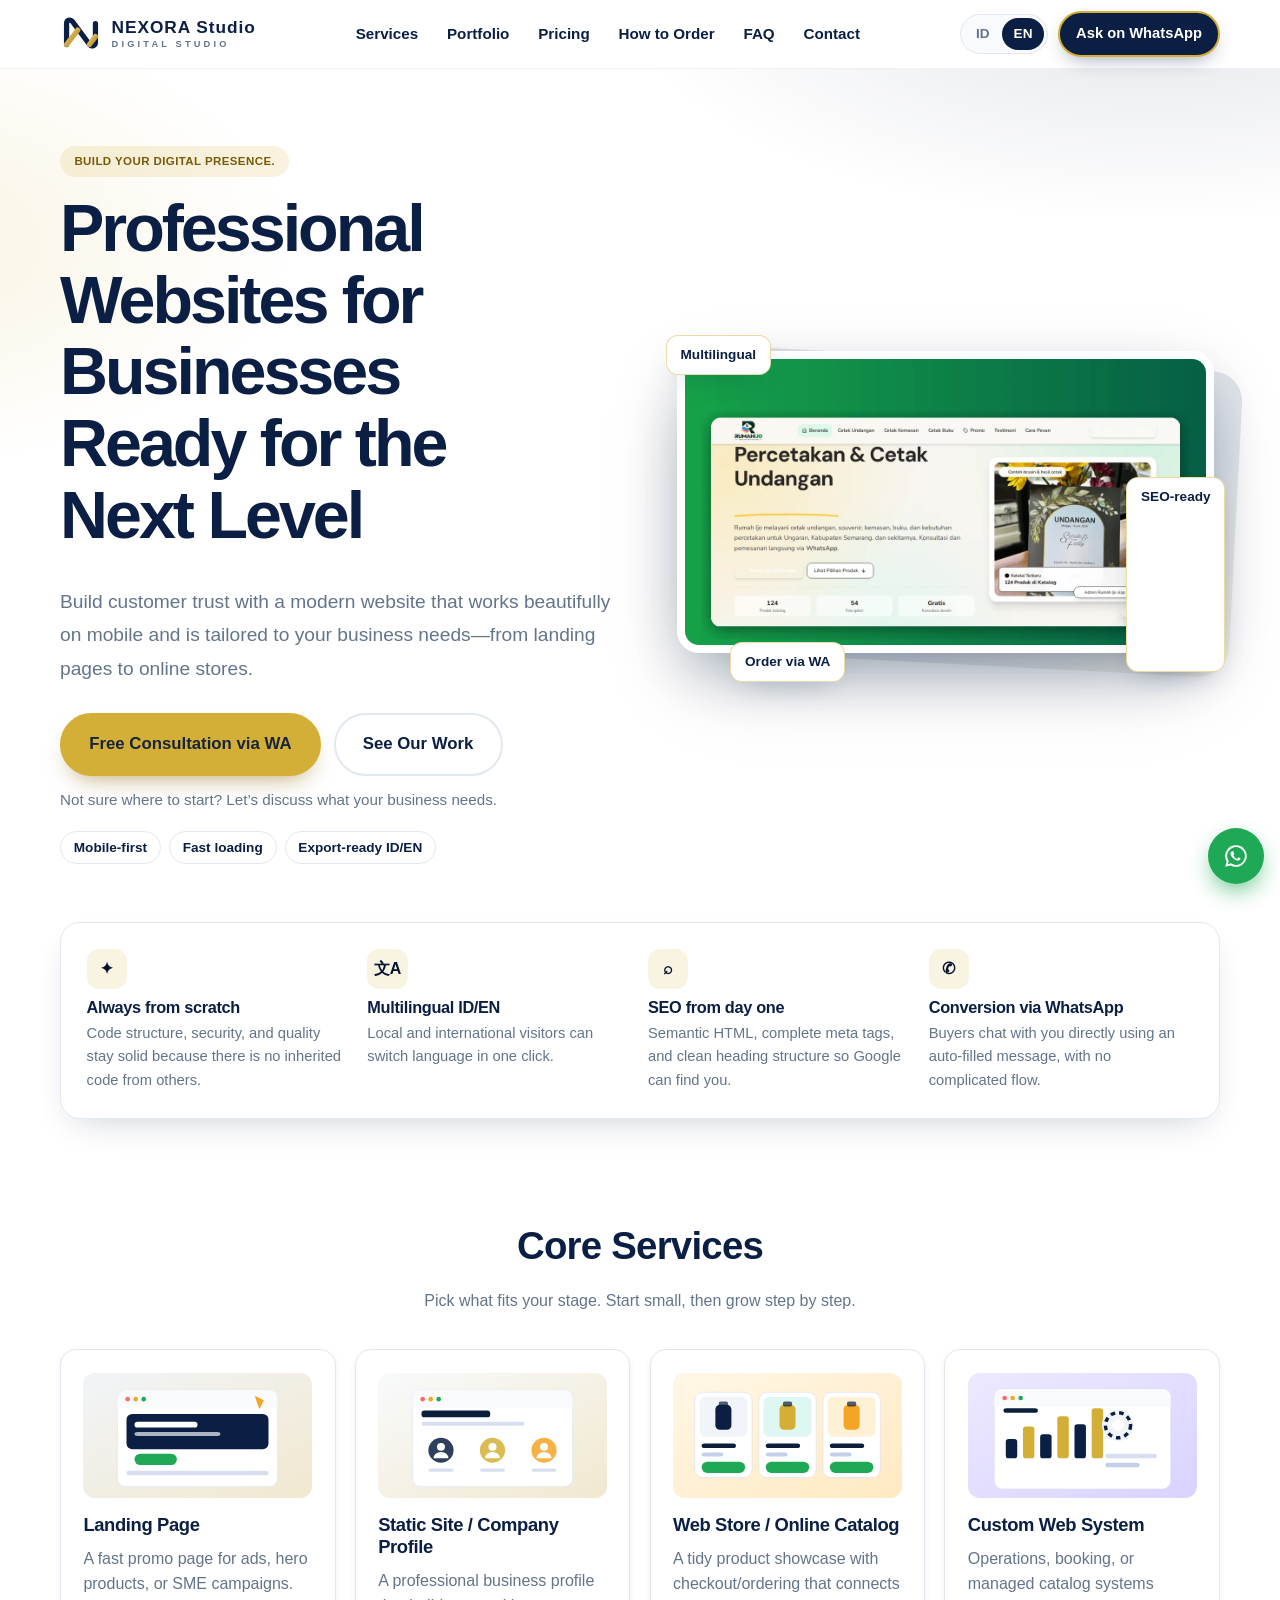
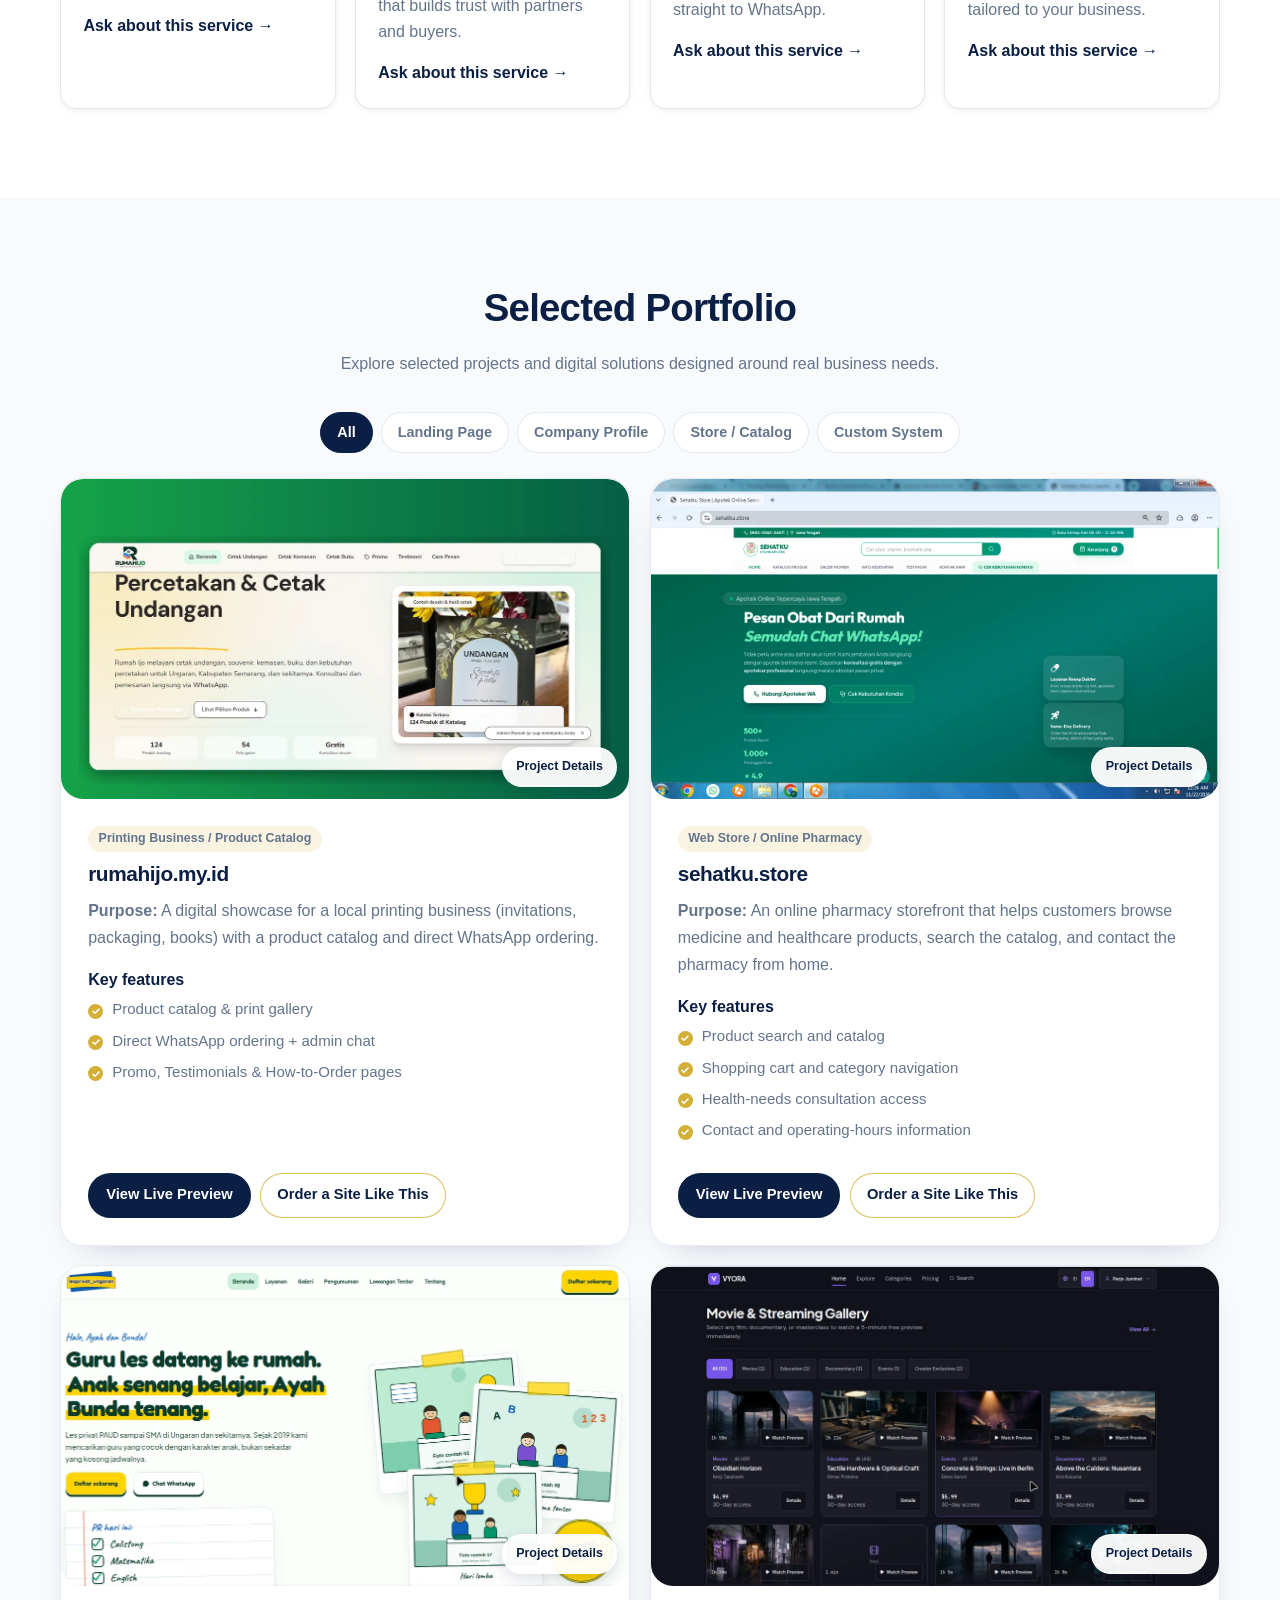
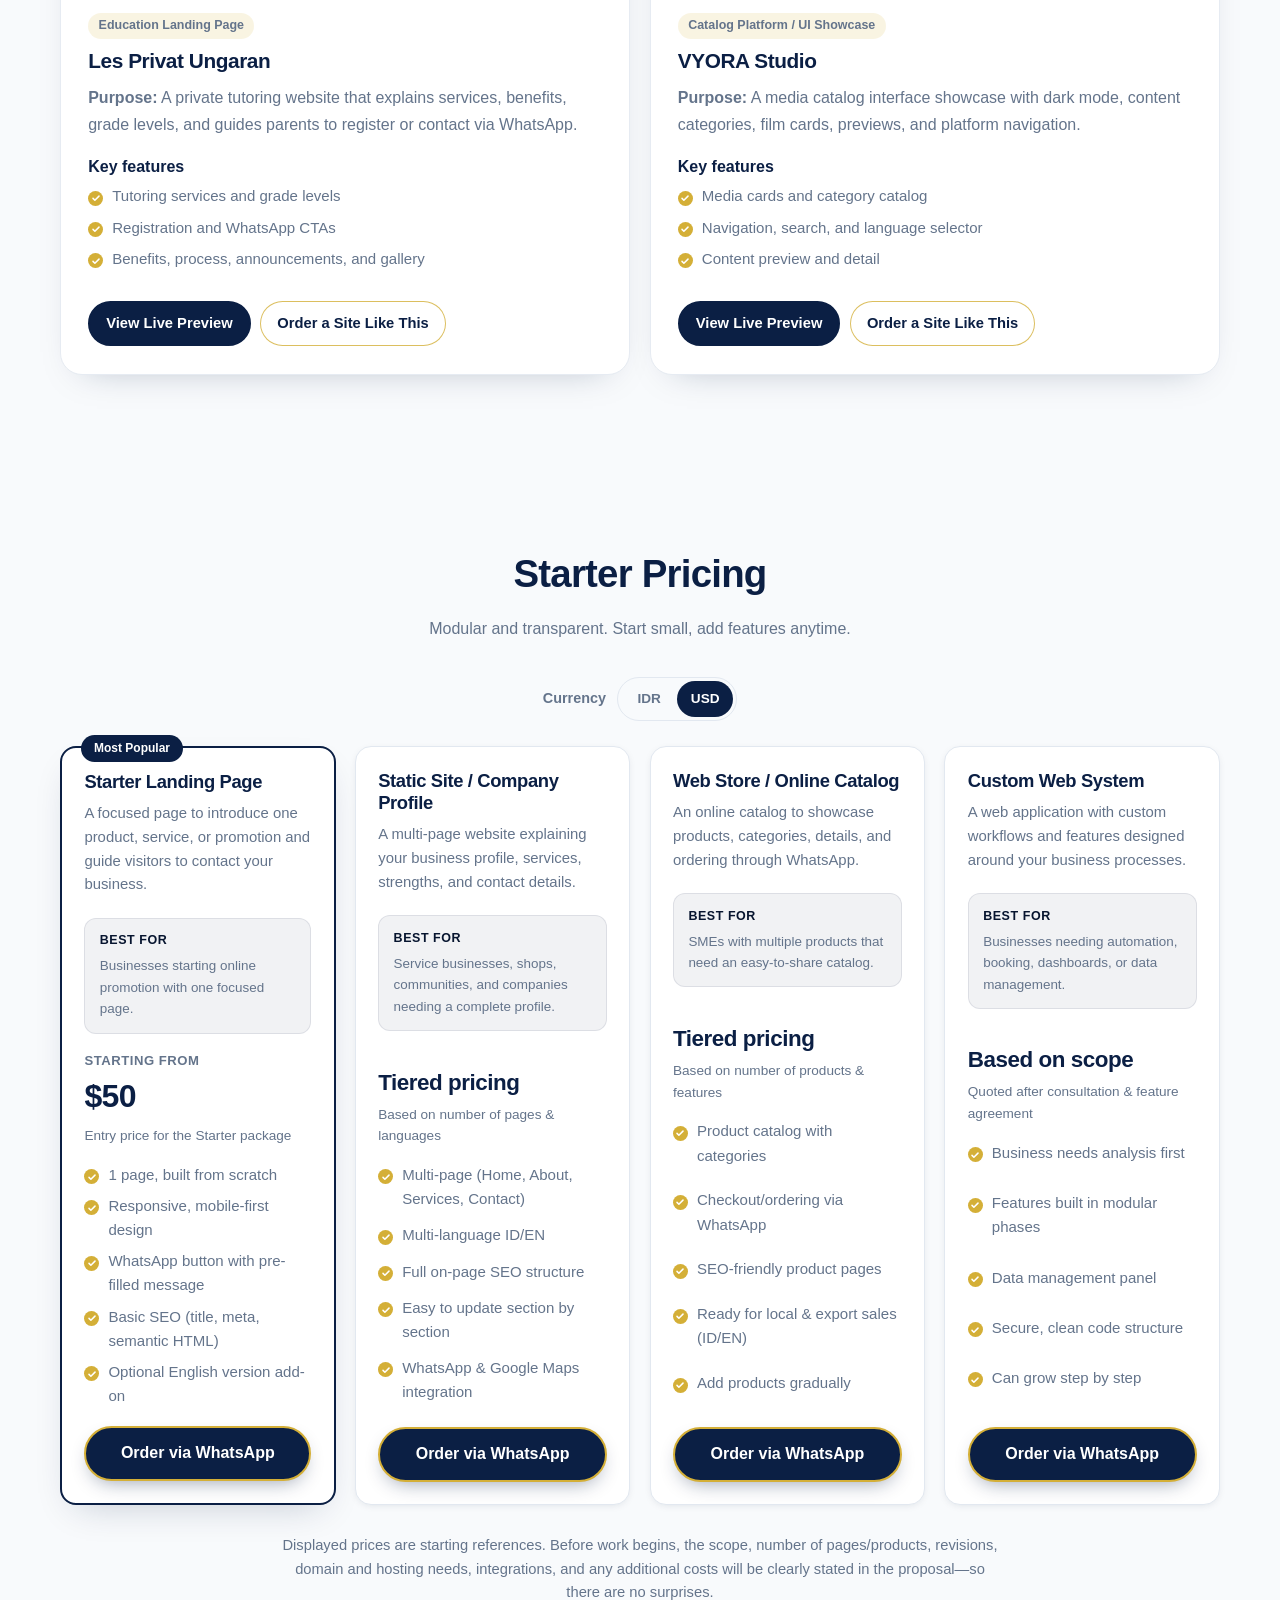
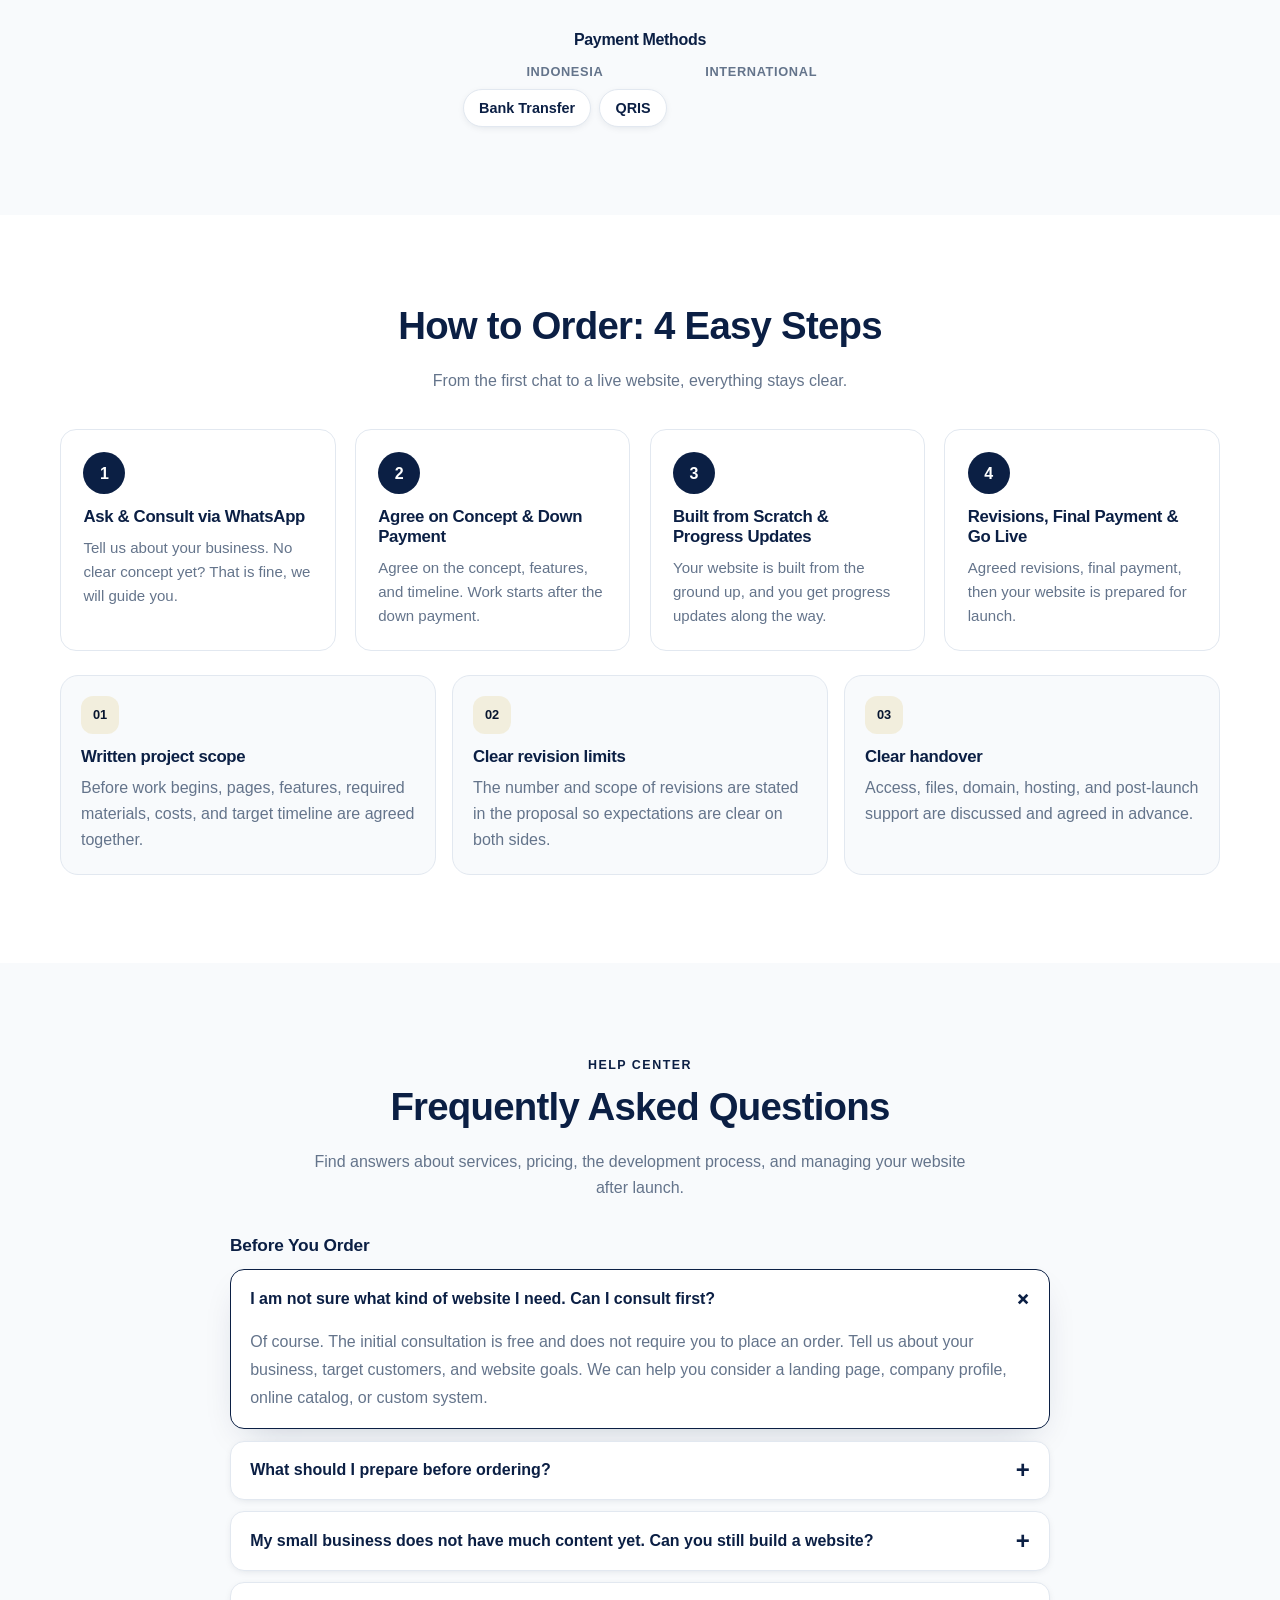
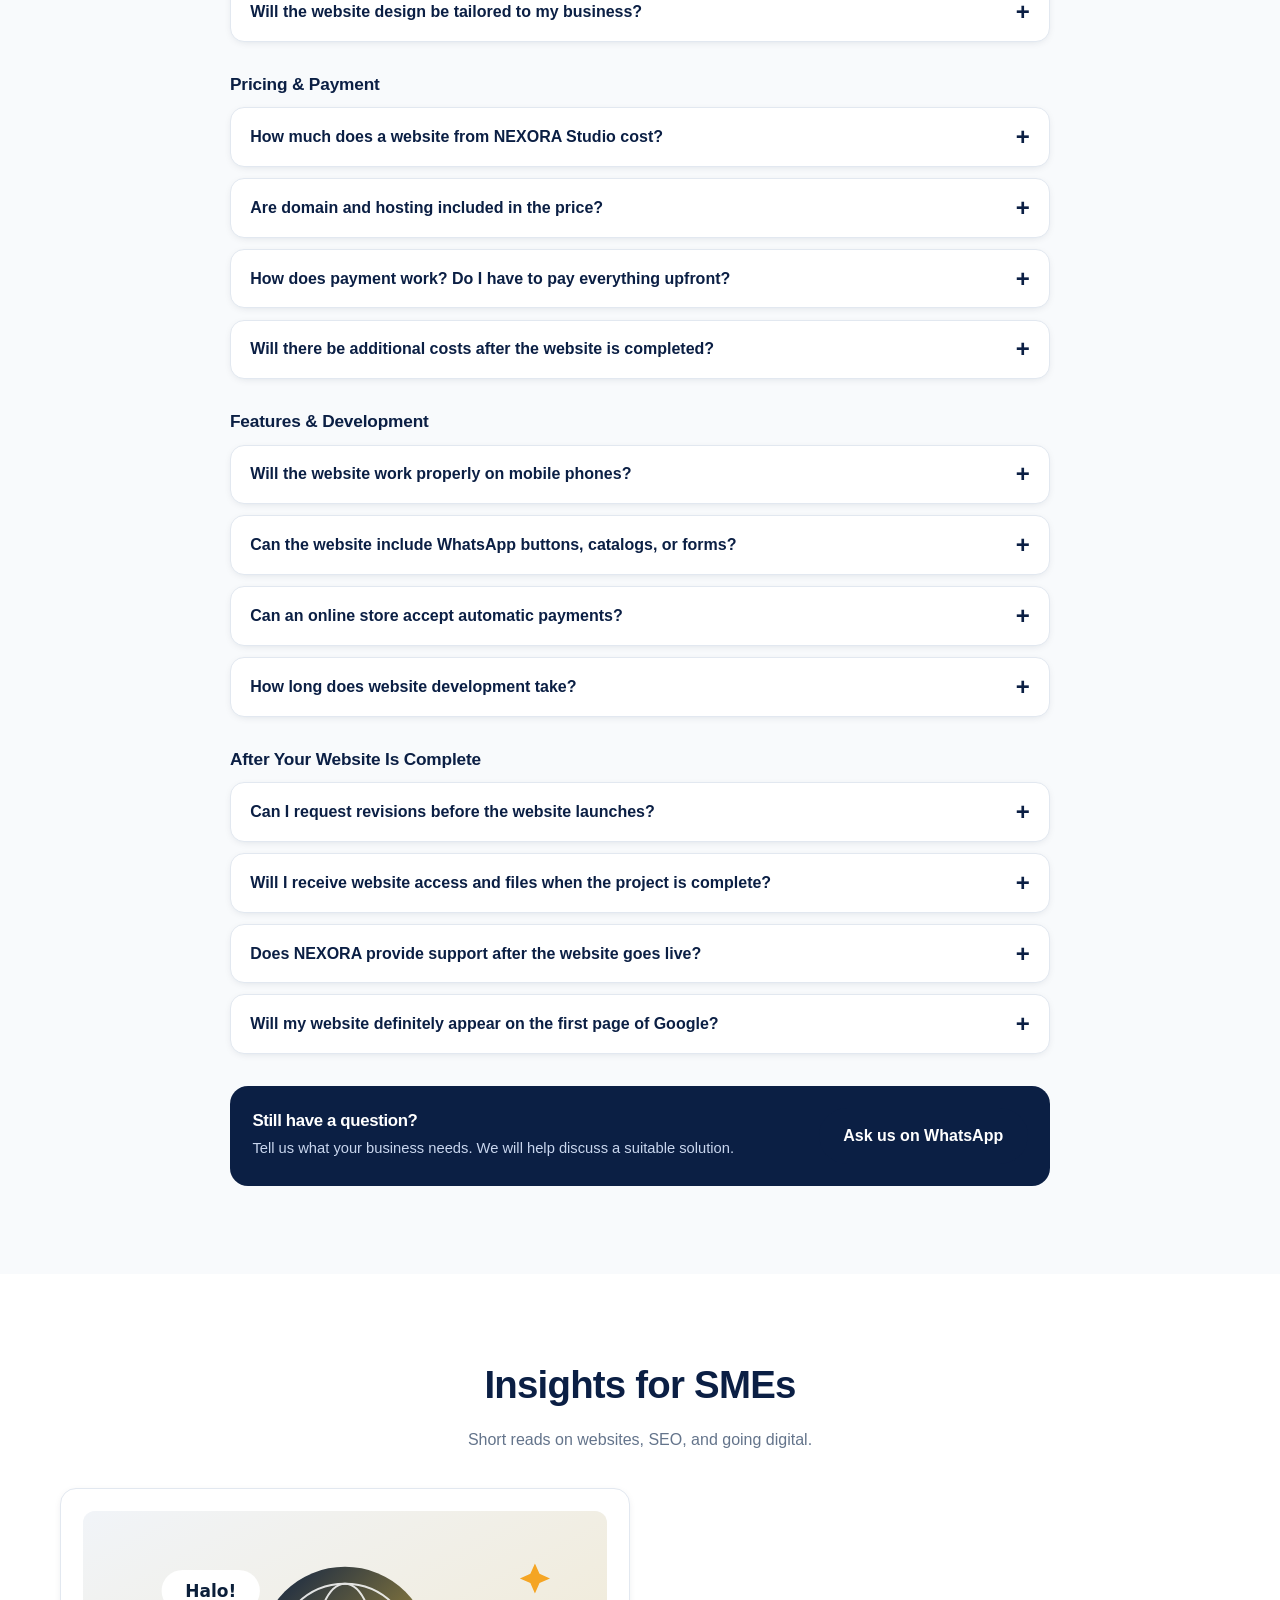
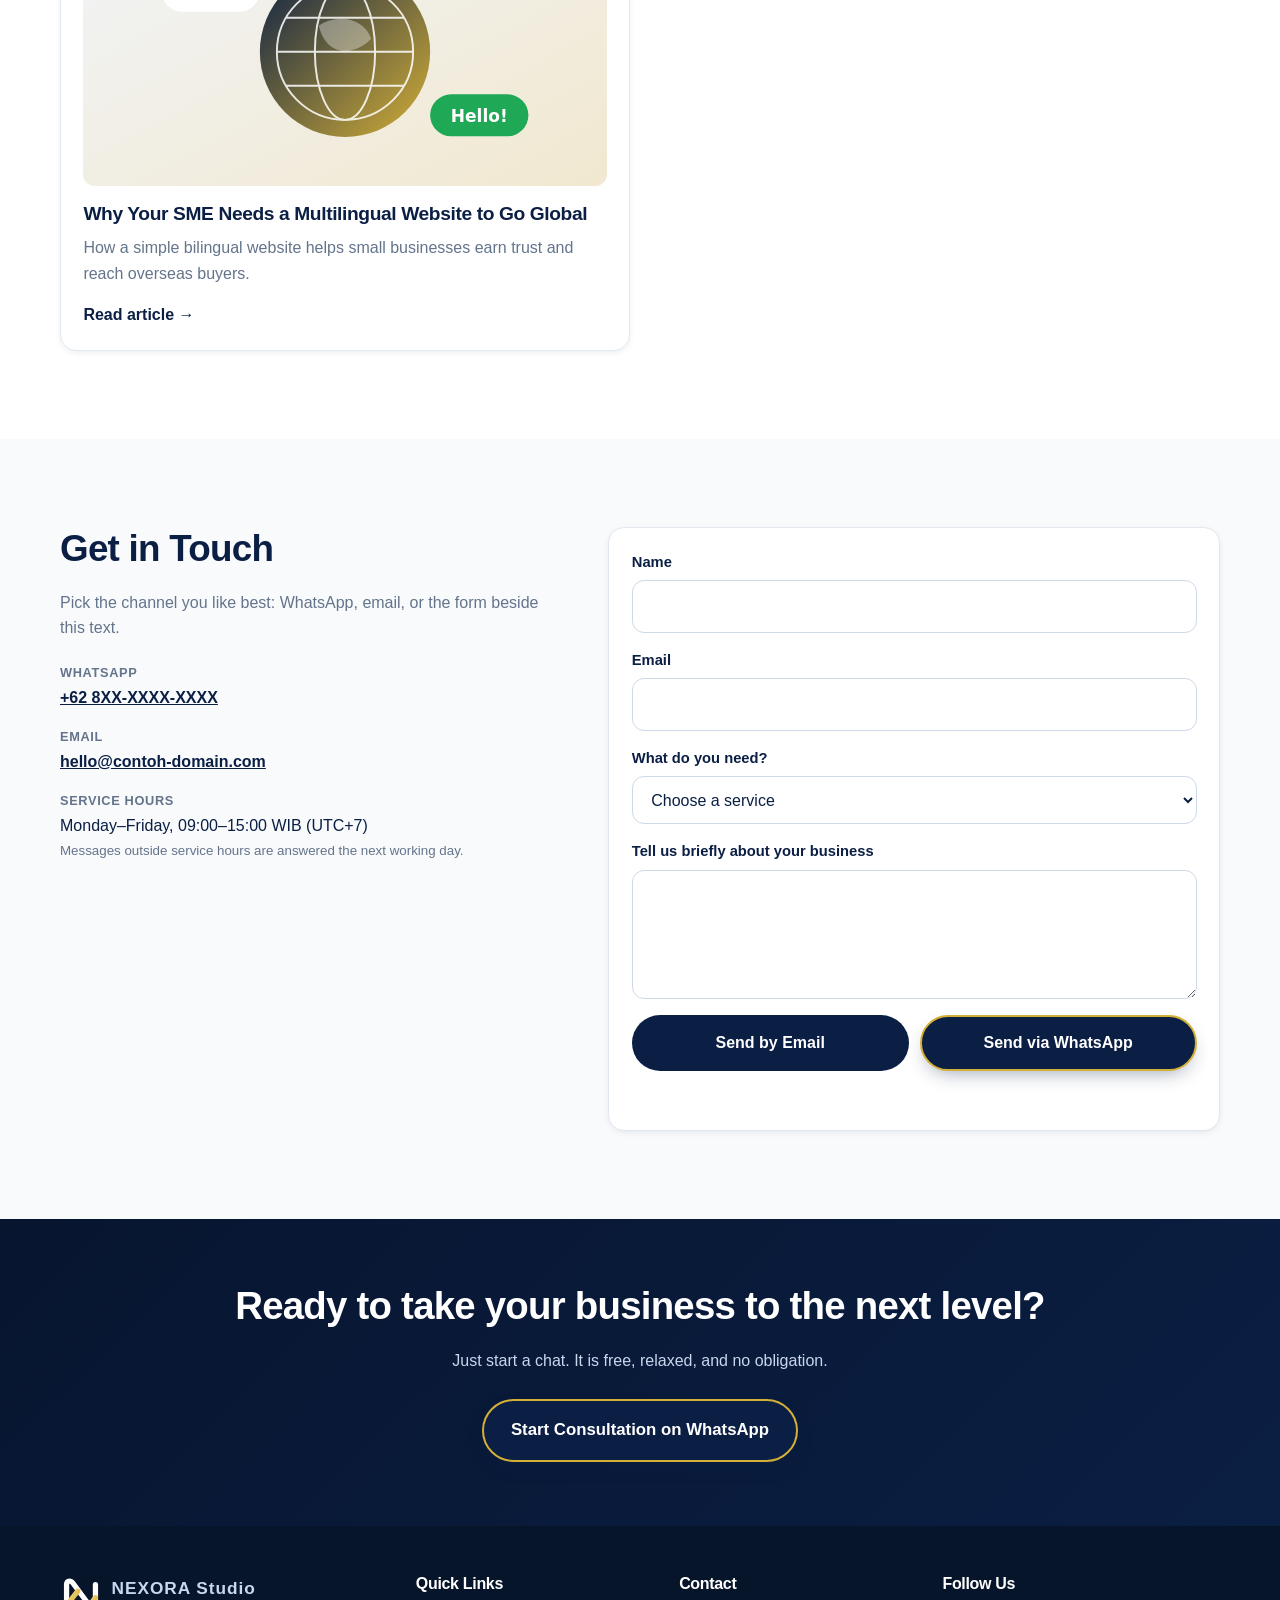
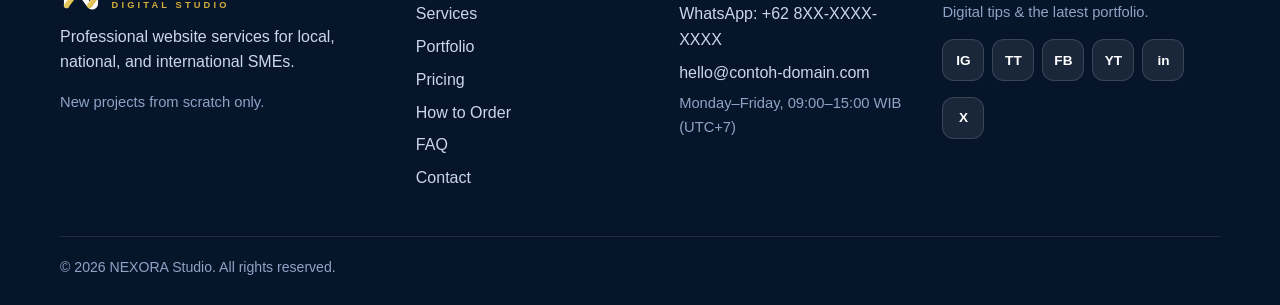
==== en/index.html @ fd7a5348 "Add files via upload" ====
<!DOCTYPE html>
<html lang="en">
<head>
  <meta charset="utf-8">
  <meta name="viewport" content="width=device-width, initial-scale=1">
  <script>document.documentElement.classList.add('js');</script>

  <!-- ===== SEO ON-PAGE (teks ID = default untuk crawler; script.js menukar ke EN) ===== -->
  <title>Professional Website Design for SMEs | Built From Scratch, Multilingual, SEO-Ready</title>
  <meta name="description" content="Professional website services for SMEs: landing pages, company profiles, online stores, and custom systems. Built from scratch, multilingual ID/EN, SEO-ready, from $50. Free consultation via WhatsApp.">
  <meta name="keywords" content="website design for SMEs, small business website, landing page, company profile website, online store website, multilingual website, SEO-ready website, web developer Indonesia">
  <meta name="robots" content="index, follow, max-image-preview:large">
  <meta name="theme-color" content="#0B1F44">

  <!-- GANTI contoh-domain.com dengan domain final -->
  <link rel="canonical" href="https://www.contoh-domain.com/en/">
  <link rel="alternate" hreflang="id" href="https://www.contoh-domain.com/">
  <link rel="alternate" hreflang="en" href="https://www.contoh-domain.com/en/">
  <link rel="alternate" hreflang="x-default" href="https://www.contoh-domain.com/">

  <!-- Open Graph / Twitter -->
  <meta property="og:type" content="website">
  <meta property="og:site_name" content="NEXORA Studio">
  <meta property="og:locale" content="en_US">
  <meta property="og:locale:alternate" content="id_ID">
  <meta property="og:url" content="https://www.contoh-domain.com/en/">
  <meta property="og:title" content="Level Up Your SME with a Professional Website">
  <meta property="og:description" content="Built from scratch, multilingual ID/EN, SEO-ready, affordable. Free consultation via WhatsApp.">
  <meta property="og:image" content="https://www.contoh-domain.com/assets/img/og-image.png">
  <meta property="og:image:width" content="1200">
  <meta property="og:image:height" content="630">
  <meta name="twitter:card" content="summary_large_image">
  <meta name="twitter:title" content="Level Up Your SME with a Professional Website">
  <meta name="twitter:description" content="Built from scratch, multilingual ID/EN, SEO-ready, affordable. Free consultation via WhatsApp.">
  <meta name="twitter:image" content="https://www.contoh-domain.com/assets/img/og-image.png">

  <link rel="icon" href="../assets/img/nexora-favicon.svg" type="image/svg+xml">
  <link rel="stylesheet" href="../css/style.css">

  <!-- JSON-LD: ProfessionalService (GANTI name, url, telephone, sameAs) -->
  <script type="application/ld+json">
  {
    "@context": "https://schema.org",
    "@type": "ProfessionalService",
    "name": "NEXORA Studio",
    "url": "https://www.contoh-domain.com/",
    "image": "https://www.contoh-domain.com/assets/img/og-image.png",
    "description": "Professional website services for SMEs: landing pages, company profiles, online stores, and custom systems. Built from scratch, multilingual, SEO-ready.",
    "telephone": "+628XXXXXXXXXX",
    "priceRange": "Rp500.000+",
    "email": "hello@contoh-domain.com",
    "openingHoursSpecification": {
      "@type": "OpeningHoursSpecification",
      "dayOfWeek": ["Monday", "Tuesday", "Wednesday", "Thursday", "Friday"],
      "opens": "09:00",
      "closes": "15:00"
    },
    "areaServed": ["ID", "Worldwide"],
    "availableLanguage": ["Indonesian", "English"],
    "serviceType": ["Landing Page", "Company Profile Website", "Online Store / Catalog", "Custom Web System"],
    "knowsLanguage": ["id", "en"],
    "sameAs": [
      "https://instagram.com/usernamekamu",
      "https://tiktok.com/@usernamekamu",
      "https://facebook.com/usernamekamu",
      "https://youtube.com/@usernamekamu",
      "https://linkedin.com/company/usernamekamu",
      "https://x.com/usernamekamu"
    ],
    "hasOfferCatalog": {
      "@type": "OfferCatalog",
      "name": "NEXORA Studio — Website Development",
      "itemListElement": [
        { "@type": "Offer", "price": "500000", "priceCurrency": "IDR",
          "itemOffered": { "@type": "Service", "name": "Starter Landing Page" } },
        { "@type": "Offer", "itemOffered": { "@type": "Service", "name": "Web Statis / Company Profile" } },
        { "@type": "Offer", "itemOffered": { "@type": "Service", "name": "Web Store / Katalog Online" } },
        { "@type": "Offer", "itemOffered": { "@type": "Service", "name": "Web Sistem Custom" } }
      ]
    }
  }
  </script>
</head>

<body data-page-lang="en" data-root="../">
  <a class="skip-link" href="#main" data-i18n="skip">Skip to main content</a>

  <!-- ================= NAVBAR ================= -->
  <header class="site-header" id="top">
    <div class="container header-inner">
      <a class="logo" href="#top" aria-label="NEXORA Studio — Beranda">
        <img class="logo-mark" src="../assets/img/nexora-mark.svg" alt="" width="42" height="42">
        <span class="logo-word"><strong data-brand>NEXORA Studio</strong><small>Digital Studio</small></span>
      </a>

      <nav id="primaryNav" class="nav" aria-label="Main navigation" data-i18n-attr="aria-label:nav.main">
        <ul>
          <li><a href="#layanan" data-i18n="nav.services">Services</a></li>
          <li><a href="#portofolio" data-i18n="nav.portfolio">Portfolio</a></li>
          <li><a href="#harga" data-i18n="nav.pricing">Pricing</a></li>
          <li><a href="#cara-order" data-i18n="nav.process">How to Order</a></li>
          <li><a href="#faq" data-i18n="nav.faq">FAQ</a></li>
          <li><a href="#kontak" data-i18n="nav.contact">Contact</a></li>
        </ul>
        <a class="btn btn-wa btn-sm nav-cta-mobile" href="#" data-wa="general" target="_blank" rel="noopener" data-i18n="nav.cta">Ask on WhatsApp</a>
      </nav>

      <div class="header-actions">
        <div class="lang-switch" role="group" aria-label="Choose language" data-i18n-attr="aria-label:nav.lang">
          <button type="button" data-lang="id" aria-pressed="false">ID</button>
          <button type="button" data-lang="en" aria-pressed="true">EN</button>
        </div>
        <a class="btn btn-wa btn-sm nav-cta-desktop" href="#" data-wa="general" target="_blank" rel="noopener" data-i18n="nav.cta">Ask on WhatsApp</a>
        <button type="button" id="menuBtn" class="menu-btn" aria-expanded="false" aria-controls="primaryNav" aria-label="Open menu" data-i18n-attr="aria-label:nav.menu">
          <span></span><span></span><span></span>
        </button>
      </div>
    </div>
  </header>

  <main id="main">
    <!-- ================= HERO ================= -->
    <section class="hero" aria-labelledby="hero-title">
      <div class="container hero-grid">
        <div class="hero-copy">
          <p class="badge">Build Your Digital Presence.</p>
          <h1 id="hero-title" data-i18n="hero.title">Professional Websites for Businesses Ready for the Next Level</h1>
          <p class="lead" data-i18n="hero.sub">Build customer trust with a modern website that works beautifully on mobile and is tailored to your business needs—from landing pages to online stores.</p>
          <div class="hero-actions">
            <a class="btn btn-wa btn-lg" href="#" data-wa="consult" target="_blank" rel="noopener" data-i18n="hero.cta1">Free Consultation via WA</a>
            <a class="btn btn-ghost btn-lg" href="#portofolio" data-i18n="hero.cta2">See Our Work</a>
          </div>
          <p class="hero-note" data-i18n="hero.note">Not sure where to start? Let’s discuss what your business needs.</p>
          <ul class="chips">
            <li data-i18n="hero.chip1">Mobile-first</li>
            <li data-i18n="hero.chip2">Fast loading</li>
            <li data-i18n="hero.chip3">Export-ready ID/EN</li>
          </ul>
        </div>

        <div class="hero-visual" aria-hidden="true">
          <img class="hero-art" src="../assets/img/portfolio/rumahijo.webp" alt="Contoh tampilan website Rumahijo yang dikembangkan NEXORA Studio" width="1200" height="675" fetchpriority="high" decoding="async">
          <span class="float-card fc-1" data-i18n="hero.fc1">Multilingual</span>
          <span class="float-card fc-2" data-i18n="hero.fc2">SEO-ready</span>
          <span class="float-card fc-3" data-i18n="hero.fc3">Order via WA</span>
        </div>
      </div>
    </section>

    <!-- ================= KENAPA KAMI ================= -->
    <section class="why" aria-labelledby="why-title">
      <div class="container">
        <h2 id="why-title" class="sr-only" data-i18n="why.title">Why SMEs choose us</h2>
        <div class="why-grid">
          <article class="why-item reveal"><span class="ico" aria-hidden="true">✦</span><h3 data-i18n="why.1.t">Always from scratch</h3><p data-i18n="why.1.d">Code structure, security, and quality stay solid because there is no inherited code from others.</p></article>
          <article class="why-item reveal"><span class="ico" aria-hidden="true">文A</span><h3 data-i18n="why.2.t">Multilingual ID/EN</h3><p data-i18n="why.2.d">Local and international visitors can switch language in one click.</p></article>
          <article class="why-item reveal"><span class="ico" aria-hidden="true">⌕</span><h3 data-i18n="why.3.t">SEO from day one</h3><p data-i18n="why.3.d">Semantic HTML, complete meta tags, and clean heading structure so Google can find you.</p></article>
          <article class="why-item reveal"><span class="ico" aria-hidden="true">✆</span><h3 data-i18n="why.4.t">Conversion via WhatsApp</h3><p data-i18n="why.4.d">Buyers chat with you directly using an auto-filled message, with no complicated flow.</p></article>
        </div>
      </div>
    </section>

    <!-- ================= LAYANAN ================= -->
    <section id="layanan" class="section" aria-labelledby="services-title">
      <div class="container">
        <header class="section-head reveal">
          <h2 id="services-title" data-i18n="services.title">Core Services</h2>
          <p data-i18n="services.sub">Pick what fits your stage. Start small, then grow step by step.</p>
        </header>
        <div class="grid grid-4">
          <article class="card service reveal">
            <img class="card-media" src="../assets/img/service-landing.svg" alt="" width="400" height="220" loading="lazy" decoding="async">
            <h3 data-i18n="services.1.t">Landing Page</h3>
            <p data-i18n="services.1.d">A fast promo page for ads, hero products, or SME campaigns.</p>
            <a class="link-arrow" href="#" data-wa="service:1" target="_blank" rel="noopener" data-i18n="services.ask">Ask about this service</a>
          </article>
          <article class="card service reveal">
            <img class="card-media" src="../assets/img/service-company.svg" alt="" width="400" height="220" loading="lazy" decoding="async">
            <h3 data-i18n="services.2.t">Static Site / Company Profile</h3>
            <p data-i18n="services.2.d">A professional business profile that builds trust with partners and buyers.</p>
            <a class="link-arrow" href="#" data-wa="service:2" target="_blank" rel="noopener" data-i18n="services.ask">Ask about this service</a>
          </article>
          <article class="card service reveal">
            <img class="card-media" src="../assets/img/service-store.svg" alt="" width="400" height="220" loading="lazy" decoding="async">
            <h3 data-i18n="services.3.t">Web Store / Online Catalog</h3>
            <p data-i18n="services.3.d">A tidy product showcase with checkout/ordering that connects straight to WhatsApp.</p>
            <a class="link-arrow" href="#" data-wa="service:3" target="_blank" rel="noopener" data-i18n="services.ask">Ask about this service</a>
          </article>
          <article class="card service reveal">
            <img class="card-media" src="../assets/img/service-custom.svg" alt="" width="400" height="220" loading="lazy" decoding="async">
            <h3 data-i18n="services.4.t">Custom Web System</h3>
            <p data-i18n="services.4.d">Operations, booking, or managed catalog systems tailored to your business.</p>
            <a class="link-arrow" href="#" data-wa="service:4" target="_blank" rel="noopener" data-i18n="services.ask">Ask about this service</a>
          </article>
        </div>
      </div>
    </section>

    <!-- ================= PORTOFOLIO (dirender dari js/config.js) ================= -->
    <section id="portofolio" class="section section-alt" aria-labelledby="portfolio-title">
      <div class="container">
        <header class="section-head reveal">
          <h2 id="portfolio-title" data-i18n="portfolio.title">Selected Portfolio</h2>
          <p data-i18n="portfolio.sub">Explore selected projects and digital solutions designed around real business needs.</p>
        </header>
        <div id="portfolioFilters" class="filters" role="group" aria-label="Filter portfolio" data-i18n-attr="aria-label:portfolio.filterLabel"></div>
        <div id="portfolioGrid" class="grid grid-2"></div>
      </div>
    </section>

    <!-- ================= TESTIMONI (dirender dari js/config.js) ================= -->
    <section id="testimoni" class="section" aria-labelledby="testi-title">
      <div class="container">
        <header class="section-head reveal">
          <h2 id="testi-title" data-i18n="testi.title">What Clients Say</h2>
          <p data-i18n="testi.sub">Experiences from clients we have worked with.</p>
        </header>
        <div id="testiGrid" class="grid grid-3"></div>
        <p id="testiNote" class="fine-print sample-note" hidden data-i18n="testi.sample">Sample testimonials. Replace with real client reviews before publishing.</p>
      </div>
    </section>

    <!-- ================= HARGA (dirender dari js/config.js) ================= -->
    <section id="harga" class="section section-alt" aria-labelledby="pricing-title">
      <div class="container">
        <header class="section-head reveal">
          <h2 id="pricing-title" data-i18n="pricing.title">Starter Pricing</h2>
          <p data-i18n="pricing.sub">Modular and transparent. Start small, add features anytime.</p>
        </header>
        <div class="currency-bar">
          <span data-i18n="pricing.currency">Currency</span>
          <div id="currencySwitch" class="seg" role="group" aria-label="Mata uang">
            <button type="button" data-currency="IDR" aria-pressed="true">IDR</button>
            <button type="button" data-currency="USD" aria-pressed="false">USD</button>
          </div>
        </div>
        <div id="pricingGrid" class="grid grid-4 pricing"></div>
        <p class="fine-print" data-i18n="pricing.note">Displayed prices are starting references. Before work begins, the scope, number of pages/products, revisions, domain and hosting needs, integrations, and any additional costs will be clearly stated in the proposal—so there are no surprises.</p>
        <div id="payBlock" class="pay-block"></div>
      </div>
    </section>

    <!-- ================= CARA ORDER ================= -->
    <section id="cara-order" class="section" aria-labelledby="process-title">
      <div class="container">
        <header class="section-head reveal">
          <h2 id="process-title" data-i18n="process.title">How to Order: 4 Easy Steps</h2>
          <p data-i18n="process.sub">From the first chat to a live website, everything stays clear.</p>
        </header>
        <ol class="steps">
          <li class="step reveal"><span class="step-no">1</span><h3 data-i18n="process.1.t">Ask &amp; Consult via WhatsApp</h3><p data-i18n="process.1.d">Tell us about your business. No clear concept yet? That is fine, we will guide you.</p></li>
          <li class="step reveal"><span class="step-no">2</span><h3 data-i18n="process.2.t">Agree on Concept &amp; Down Payment</h3><p data-i18n="process.2.d">Agree on the concept, features, and timeline. Work starts after the down payment.</p></li>
          <li class="step reveal"><span class="step-no">3</span><h3 data-i18n="process.3.t">Built from Scratch &amp; Progress Updates</h3><p data-i18n="process.3.d">Your website is built from the ground up, and you get progress updates along the way.</p></li>
          <li class="step reveal"><span class="step-no">4</span><h3 data-i18n="process.4.t">Revisions, Final Payment &amp; Go Live</h3><p data-i18n="process.4.d">Agreed revisions, final payment, then your website is prepared for launch.</p></li>
        </ol>
        <div class="trust-grid" aria-label="Ketentuan pengerjaan">
          <article class="trust-card"><span class="trust-icon" aria-hidden="true">01</span><h3 data-i18n="trust.scope.t">Written project scope</h3><p data-i18n="trust.scope.d">Before work begins, pages, features, required materials, costs, and target timeline are agreed together.</p></article>
          <article class="trust-card"><span class="trust-icon" aria-hidden="true">02</span><h3 data-i18n="trust.revision.t">Clear revision limits</h3><p data-i18n="trust.revision.d">The number and scope of revisions are stated in the proposal so expectations are clear on both sides.</p></article>
          <article class="trust-card"><span class="trust-icon" aria-hidden="true">03</span><h3 data-i18n="trust.handover.t">Clear handover</h3><p data-i18n="trust.handover.d">Access, files, domain, hosting, and post-launch support are discussed and agreed in advance.</p></article>
        </div>
      </div>
    </section>

    <!-- ================= FAQ ================= -->
    <section id="faq" class="section section-alt" aria-labelledby="faq-title">
      <div class="container narrow">
        <header class="section-head reveal">
          <span class="eyebrow" data-i18n="faq.eyebrow">Help Center</span>
          <h2 id="faq-title" data-i18n="faq.title">Frequently Asked Questions</h2>
          <p data-i18n="faq.sub">Find answers about services, pricing, the development process, and managing your website after launch.</p>
        </header>
        <div class="faq-groups">
          <section class="faq-group" aria-labelledby="faq-group-start">
            <h3 id="faq-group-start" data-i18n="faq.group1">Before You Order</h3>
            <div class="faq">
              <details class="reveal" open><summary data-i18n="faq.q1">I am not sure what kind of website I need. Can I consult first?</summary><p data-i18n="faq.a1">Of course. The initial consultation is free and does not require you to place an order. Tell us about your business, target customers, and website goals. We can help you consider a landing page, company profile, online catalog, or custom system.</p></details>
              <details class="reveal"><summary data-i18n="faq.q2">What should I prepare before ordering?</summary><p data-i18n="faq.a2">If available, prepare your business name and profile, logo, product or service photos, price list, contact details, address, and examples of websites you like. If some items are not ready, we can discuss what is still needed during the consultation.</p></details>
              <details class="reveal"><summary data-i18n="faq.q3">My small business does not have much content yet. Can you still build a website?</summary><p data-i18n="faq.a3">Yes. We can start with the essential information you already have and make a list of missing materials. Copywriting, photography, illustrations, or logo design should be discussed separately because they are not automatically included in every package.</p></details>
              <details class="reveal"><summary data-i18n="faq.q4">Will the website design be tailored to my business?</summary><p data-i18n="faq.a4">The design is planned around your brand identity, business type, and website goals. You can share design references. The level of customization and included features will be explained in the proposal before work begins.</p></details>
            </div>
          </section>
          <section class="faq-group" aria-labelledby="faq-group-price">
            <h3 id="faq-group-price" data-i18n="faq.group2">Pricing &amp; Payment</h3>
            <div class="faq">
              <details class="reveal"><summary data-i18n="faq.q5">How much does a website from NEXORA Studio cost?</summary><p data-i18n="faq.a5">The currently displayed starting price is Rp500,000 for a Landing Page. The final cost depends on page count, design, features, product quantity, integrations, and custom requirements. We will provide an itemized proposal before you approve the work.</p></details>
              <details class="reveal"><summary data-i18n="faq.q6">Are domain and hosting included in the price?</summary><p data-i18n="faq.a6">Not always. Domain and hosting are discussed based on your needs and selected package. The proposal will state whether these costs are included or billed separately, who owns the accounts, the active period, and renewal costs for following years.</p></details>
              <details class="reveal"><summary data-i18n="faq.q7">How does payment work? Do I have to pay everything upfront?</summary><p data-i18n="faq.a7">Payment is made in stages as agreed. Usually, a down payment is made after the scope and proposal are approved. The balance is paid after the agreed work and revisions are complete, before launch. The schedule and amounts are recorded in writing.</p></details>
              <details class="reveal"><summary data-i18n="faq.q8">Will there be additional costs after the website is completed?</summary><p data-i18n="faq.a8">Recurring costs may apply to domains, hosting, third-party services, or maintenance if used. Known costs will be explained in the proposal. New features or changes outside the original scope may require an additional fee after approval.</p></details>
            </div>
          </section>
          <section class="faq-group" aria-labelledby="faq-group-feature">
            <h3 id="faq-group-feature" data-i18n="faq.group3">Features &amp; Development</h3>
            <div class="faq">
              <details class="reveal"><summary data-i18n="faq.q9">Will the website work properly on mobile phones?</summary><p data-i18n="faq.a9">Yes. Websites are designed responsively to adapt to phones, tablets, and computers. The final appearance should still be reviewed together on commonly used devices and browsers before launch.</p></details>
              <details class="reveal"><summary data-i18n="faq.q10">Can the website include WhatsApp buttons, catalogs, or forms?</summary><p data-i18n="faq.a10">Yes, depending on your needs and the project scope. WhatsApp buttons, contact forms, product catalogs, and other features can be planned from the start. Features requiring additional systems or custom integrations will be included in the proposal.</p></details>
              <details class="reveal"><summary data-i18n="faq.q11">Can an online store accept automatic payments?</summary><p data-i18n="faq.a11">Automatic payments or payment gateway integration can be discussed for projects that need them. Availability, provider fees, account verification, and integration depend on the third-party provider and must be agreed as part of the project scope.</p></details>
              <details class="reveal"><summary data-i18n="faq.q12">How long does website development take?</summary><p data-i18n="faq.a12">The timeline depends on the website type, number of pages or products, feature complexity, and how complete your materials are. We provide an estimate after understanding your requirements. Scope changes or delayed materials may affect the schedule.</p></details>
            </div>
          </section>
          <section class="faq-group" aria-labelledby="faq-group-after">
            <h3 id="faq-group-after" data-i18n="faq.group4">After Your Website Is Complete</h3>
            <div class="faq">
              <details class="reveal"><summary data-i18n="faq.q13">Can I request revisions before the website launches?</summary><p data-i18n="faq.a13">Yes. The number of revision rounds and what can be revised are stated in the proposal. Revisions help refine the agreed work, while adding new pages or features may be treated as additional work.</p></details>
              <details class="reveal"><summary data-i18n="faq.q14">Will I receive website access and files when the project is complete?</summary><p data-i18n="faq.a14">The handover details—such as project files, hosting or domain access, admin accounts, and relevant documentation—will be stated in the agreement. Discuss the access you need before the project starts.</p></details>
              <details class="reveal"><summary data-i18n="faq.q15">Does NEXORA provide support after the website goes live?</summary><p data-i18n="faq.a15">Post-launch support can be discussed and included in the proposal, including its duration, type, and limits. Routine maintenance, content updates, or further feature development may be separate services.</p></details>
              <details class="reveal"><summary data-i18n="faq.q16">Will my website definitely appear on the first page of Google?</summary><p data-i18n="faq.a16">No one can guarantee a specific Google ranking. A website can be built with SEO foundations such as sound page structure and metadata, but search results depend on many factors, including competition, content quality, site reputation, and time.</p></details>
            </div>
          </section>
        </div>
        <div class="faq-help reveal">
          <div><h3 data-i18n="faq.helpTitle">Still have a question?</h3><p data-i18n="faq.helpText">Tell us what your business needs. We will help discuss a suitable solution.</p></div>
          <a class="btn btn-primary" href="#" data-wa="general" target="_blank" rel="noopener" data-i18n="faq.helpCta">Ask us on WhatsApp</a>
        </div>
      </div>
    </section>

    <!-- ================= BLOG (dirender dari js/config.js) ================= -->
    <section id="artikel" class="section" aria-labelledby="blog-title" hidden>
      <div class="container">
        <header class="section-head reveal">
          <h2 id="blog-title" data-i18n="blog.title">Insights for SMEs</h2>
          <p data-i18n="blog.sub">Short reads on websites, SEO, and going digital.</p>
        </header>
        <div id="blogGrid" class="grid grid-2"></div>
      </div>
    </section>

    <!-- ================= KONTAK ================= -->
    <section id="kontak" class="section section-alt" aria-labelledby="contact-title">
      <div class="container contact-grid">
        <div class="contact-info reveal">
          <h2 id="contact-title" data-i18n="contact.title">Get in Touch</h2>
          <p data-i18n="contact.sub">Pick the channel you like best: WhatsApp, email, or the form beside this text.</p>
          <ul class="contact-list">
            <li><span class="cl-label">WhatsApp</span><a href="#" data-wa="general" target="_blank" rel="noopener"><span data-wa-display>+62 8XX-XXXX-XXXX</span></a></li>
            <li><span class="cl-label">Email</span><a id="contactEmail" href="#"></a></li>
            <li><span class="cl-label" data-i18n="contact.hoursTitle">Service Hours</span><span data-i18n="hours.text">Monday–Friday, 09:00–15:00 WIB (UTC+7)</span><small data-i18n="hours.note">Messages outside service hours are answered the next working day.</small></li>
          </ul>
        </div>

        <form id="contactForm" class="contact-form card reveal" method="post" action="#">
          <div class="field">
            <label for="cf-name" data-i18n="contact.name">Name</label>
            <input id="cf-name" name="name" type="text" autocomplete="name" required maxlength="80">
          </div>
          <div class="field">
            <label for="cf-email" data-i18n="contact.email">Email</label>
            <input id="cf-email" name="email" type="email" autocomplete="email" inputmode="email" maxlength="120">
          </div>
          <div class="field">
            <label for="cf-service" data-i18n="contact.service">What do you need?</label>
            <select id="cf-service" name="service">
              <option value="" data-i18n="contact.pick">Choose a service</option>
              <option value="1" data-i18n="services.1.t">Landing Page</option>
              <option value="2" data-i18n="services.2.t">Static Site / Company Profile</option>
              <option value="3" data-i18n="services.3.t">Web Store / Online Catalog</option>
              <option value="4" data-i18n="services.4.t">Custom Web System</option>
              <option value="0" data-i18n="contact.unsure">Not sure yet, just consulting</option>
            </select>
          </div>
          <div class="field">
            <label for="cf-message" data-i18n="contact.message">Tell us briefly about your business</label>
            <textarea id="cf-message" name="message" rows="4" required maxlength="1200"></textarea>
          </div>
          <div class="hp" aria-hidden="true"><label>Website <input type="text" name="website" tabindex="-1" autocomplete="off"></label></div>
          <div class="form-actions">
            <button type="submit" class="btn btn-primary" data-i18n="contact.send">Send by Email</button>
            <button type="button" id="cfWa" class="btn btn-wa" data-i18n="contact.sendWa">Send via WhatsApp</button>
          </div>
          <p id="formStatus" class="form-status" role="status" aria-live="polite"></p>
        </form>
      </div>
    </section>

    <!-- ================= CTA PENUTUP ================= -->
    <section class="cta-band" aria-labelledby="cta-title">
      <div class="container cta-inner">
        <h2 id="cta-title" data-i18n="cta.title">Ready to take your business to the next level?</h2>
        <p data-i18n="cta.sub">Just start a chat. It is free, relaxed, and no obligation.</p>
        <a class="btn btn-wa btn-lg" href="#" data-wa="consult" target="_blank" rel="noopener" data-i18n="cta.btn">Start Consultation on WhatsApp</a>
      </div>
    </section>
  </main>

  <!-- ================= FOOTER ================= -->
  <footer class="site-footer">
    <div class="container footer-grid">
      <div>
        <a class="logo logo-light" href="#top"><img class="logo-mark" src="../assets/img/nexora-mark-light.svg" alt="" width="42" height="42"><span class="logo-word"><strong data-brand>NEXORA Studio</strong><small>Digital Studio</small></span></a>
        <p data-i18n="footer.about">Professional website services for local, national, and international SMEs.</p>
        <p class="muted" data-i18n="footer.fromScratch">New projects from scratch only.</p>
      </div>
      <nav aria-label="Footer">
        <h3 data-i18n="footer.links">Quick Links</h3>
        <ul>
          <li><a href="#layanan" data-i18n="nav.services">Services</a></li>
          <li><a href="#portofolio" data-i18n="nav.portfolio">Portfolio</a></li>
          <li><a href="#harga" data-i18n="nav.pricing">Pricing</a></li>
          <li><a href="#cara-order" data-i18n="nav.process">How to Order</a></li>
          <li><a href="#faq" data-i18n="nav.faq">FAQ</a></li>
          <li><a href="#kontak" data-i18n="nav.contact">Contact</a></li>
        </ul>
      </nav>
      <div>
        <h3 data-i18n="footer.contact">Contact</h3>
        <ul>
          <li><a href="#" data-wa="general" target="_blank" rel="noopener">WhatsApp: <span data-wa-display>+62 8XX-XXXX-XXXX</span></a></li>
          <li id="footerEmail" hidden></li>
          <li class="muted" data-i18n="hours.text">Monday–Friday, 09:00–15:00 WIB (UTC+7)</li>
        </ul>
      </div>
      <div>
        <h3 data-i18n="footer.social">Follow Us</h3>
        <p class="muted" data-i18n="footer.socialNote">Digital tips &amp; the latest portfolio.</p>
        <ul id="socialList" class="social"></ul>
      </div>
    </div>
    <div class="container footer-bottom">
      <p>© <span id="year">2026</span> <span data-brand>NEXORA Studio</span>. <span data-i18n="footer.rights">All rights reserved.</span></p>
    </div>
  </footer>

  <a class="wa-float" href="#" data-wa="general" target="_blank" rel="noopener" aria-label="Chat on WhatsApp" data-i18n-attr="aria-label:wa.float">
    <svg width="26" height="26" viewBox="0 0 24 24" fill="#fff" aria-hidden="true"><path d="M12 2a10 10 0 0 0-8.6 15.1L2 22l5-1.3A10 10 0 1 0 12 2zm0 18.2c-1.5 0-3-.4-4.2-1.2l-.3-.2-3 .8.8-2.9-.2-.3A8.2 8.2 0 1 1 12 20.200zm4.5-6.100c-.2-.1-1.500-.7-1.700-.8-.2-.1-.4-.1-.6.1l-.8 1c-.1.200-.3.200-.5.100-.7-.3-1.500-.8-2.100-1.400-.5-.5-1-1.100-1.200-1.600-.1-.2 0-.4.100-.5l.4-.5c.1-.1.100-.3.200-.4 0-.1 0-.3 0-.4l-.8-1.800c-.2-.5-.4-.4-.6-.4h-.5c-.2 0-.4.100-.6.300-.6.600-.9 1.300-.9 2.100.1.900.4 1.700.9 2.400 1 1.500 2.200 2.600 3.800 3.300.5.200 1 .4 1.500.5.600.1 1.200.1 1.700-.1.600-.2 1.100-.8 1.300-1.400.1-.3.100-.6.100-.8-.1-.1-.3-.2-.5-.3z"/></svg>
  </a>

  <div class="mobile-cta">
    <a class="btn btn-wa btn-block" href="#" data-wa="consult" target="_blank" rel="noopener" data-i18n="mobile.cta">Free Consultation via WA</a>
  </div>

  <script src="../js/config.js" defer></script>
  <script src="../js/i18n.js" defer></script>
  <script src="../js/script.js" defer></script>
</body>
</html>
---- css/style.css ----
/* =====================================================================
   style.css — vanilla CSS, mobile-first. Ganti warna lewat variabel :root.
   ===================================================================== */
:root {
  --ink: #0B1F44;
  --ink-2: #64748B;
  --bg: #ffffff;
  --bg-alt: #F8FAFC;
  --line: #E2E8F0;
  --brand: #0B1F44;
  --brand-dark: #07152F;
  --accent: #D4AF37;
  --wa: #1fa855;
  --wa-dark: #178a45;
  --radius: 16px;
  --shadow: 0 14px 36px -16px rgba(11, 31, 68, .24);
  --shadow-sm: 0 2px 10px -4px rgba(11, 31, 58, .18);
  --font: Inter, "Segoe UI", Roboto, "Helvetica Neue", Arial, sans-serif;
  --header-h: 68px;
}

*, *::before, *::after { box-sizing: border-box; }
html { scroll-behavior: smooth; scroll-padding-top: calc(var(--header-h) + 12px); -webkit-text-size-adjust: 100%; }
body { margin: 0; font-family: var(--font); color: var(--ink); background: var(--bg); line-height: 1.6; font-size: 16px; }
body.no-scroll { overflow: hidden; }
img { max-width: 100%; display: block; height: auto; }
a { color: var(--brand); }
ul, ol { margin: 0; padding: 0; list-style: none; }
h1, h2, h3 { line-height: 1.2; margin: 0 0 .5em; letter-spacing: -.02em; }
p { margin: 0 0 1em; }
:focus-visible { outline: 3px solid var(--accent); outline-offset: 3px; border-radius: 6px; }

.container { width: min(1160px, 100% - 2rem); margin-inline: auto; }
.container.narrow { width: min(820px, 100% - 2rem); }
.sr-only { position: absolute; width: 1px; height: 1px; overflow: hidden; clip: rect(0 0 0 0); white-space: nowrap; }
.skip-link { position: absolute; left: -999px; top: 8px; background: var(--ink); color: #fff; padding: .6rem 1rem; border-radius: 8px; z-index: 100; }
.skip-link:focus { left: 8px; }
.muted { color: var(--ink-2); font-size: .92rem; }

/* ---------- buttons ---------- */
.btn { display: inline-flex; align-items: center; justify-content: center; gap: .5rem; padding: .8rem 1.4rem; border-radius: 999px; font-weight: 700; text-decoration: none; border: 2px solid transparent; cursor: pointer; font: inherit; font-weight: 700; transition: transform .15s ease, box-shadow .15s ease, background .15s ease; text-align: center; }
.btn:hover { transform: translateY(-2px); }
.btn-sm { padding: .55rem 1rem; font-size: .92rem; }
.btn-lg { padding: 1rem 1.7rem; font-size: 1.05rem; }
.btn-block { width: 100%; }
.btn-wa { background: var(--wa); color: #fff; box-shadow: 0 8px 20px -8px rgba(31, 168, 85, .7); }
.btn-wa:hover { background: var(--wa-dark); }
.btn-primary { background: var(--brand); color: #fff; }
.btn-primary:hover { background: #07152F; }
.btn-wa { background: #0B1F44; color: #fff; box-shadow: 0 8px 20px -8px rgba(11, 31, 68, .45); border-color: #D4AF37; }
.btn-wa:hover { background: #17396D; }
.btn-primary:hover { background: var(--brand-dark); }
.btn-ghost { background: transparent; color: var(--ink); border-color: var(--line); background: #fff; }
.btn-ghost:hover { border-color: var(--brand); color: var(--brand); }

/* ---------- header ---------- */
.site-header { position: sticky; top: 0; z-index: 50; background: rgba(255, 255, 255, .92); backdrop-filter: saturate(160%) blur(12px); -webkit-backdrop-filter: saturate(160%) blur(12px); border-bottom: 1px solid transparent; transition: border-color .2s, box-shadow .2s; }
.site-header.scrolled { border-color: var(--line); box-shadow: var(--shadow-sm); }
.header-inner { height: var(--header-h); display: flex; align-items: center; justify-content: space-between; gap: 1rem; }
.logo { display: inline-flex; align-items: center; gap: .6rem; font-weight: 800; font-size: 1.15rem; color: var(--ink); text-decoration: none; letter-spacing: -.02em; }
.logo-light { color: #fff; }
.logo-mark { width: 42px; height: 42px; flex: 0 0 auto; }
.logo-word { display: grid; line-height: 1; gap: .22rem; }
.logo-word strong { font-size: 1.08rem; letter-spacing: .055em; font-weight: 850; }
.logo-word small { font-size: .58rem; letter-spacing: .34em; font-weight: 700; text-transform: uppercase; color: var(--ink-2); }
.logo-light .logo-word small { color: #D4AF37; }
.header-actions { display: flex; align-items: center; gap: .6rem; }

.nav { position: fixed; inset: var(--header-h) 0 auto 0; background: #fff; padding: 1rem 1.2rem 1.5rem; border-bottom: 1px solid var(--line); box-shadow: var(--shadow); transform: translateY(-120%); visibility: hidden; transition: transform .25s ease, visibility .25s; }
.nav.open { transform: none; visibility: visible; }
.nav ul { display: grid; gap: .2rem; margin-bottom: 1rem; }
.nav li a { display: block; padding: .8rem .4rem; color: var(--ink); text-decoration: none; font-weight: 600; border-bottom: 1px solid var(--line); }
.nav li a:hover { color: var(--brand); }
.nav-cta-mobile { display: flex; }
.nav-cta-desktop { display: none; }

.lang-switch { display: inline-flex; background: var(--bg-alt); border: 1px solid var(--line); border-radius: 999px; padding: 3px; }
.lang-switch button { border: 0; background: transparent; font: inherit; font-weight: 700; font-size: .85rem; padding: .35rem .75rem; border-radius: 999px; cursor: pointer; color: var(--ink-2); }
.lang-switch button[aria-pressed="true"] { background: var(--ink); color: #fff; }

.menu-btn { width: 44px; height: 44px; border: 1px solid var(--line); background: #fff; border-radius: 12px; display: inline-flex; flex-direction: column; justify-content: center; align-items: center; gap: 5px; cursor: pointer; }
.menu-btn span { width: 20px; height: 2px; background: var(--ink); border-radius: 2px; transition: transform .2s, opacity .2s; }
.menu-btn[aria-expanded="true"] span:nth-child(1) { transform: translateY(7px) rotate(45deg); }
.menu-btn[aria-expanded="true"] span:nth-child(2) { opacity: 0; }
.menu-btn[aria-expanded="true"] span:nth-child(3) { transform: translateY(-7px) rotate(-45deg); }

/* ---------- hero ---------- */
.hero { position: relative; overflow: hidden; padding: 3rem 0 3.5rem; background:
  radial-gradient(900px 400px at 90% -10%, rgba(11, 31, 68, .10), transparent 60%),
  radial-gradient(700px 380px at -10% 20%, rgba(212, 175, 55, .13), transparent 60%), #fff; }
.hero-grid { display: grid; gap: 2.5rem; align-items: center; }
.badge { display: inline-block; background: rgba(212, 175, 55, .14); color: var(--brand-dark); font-weight: 700; font-size: .85rem; padding: .4rem .9rem; border-radius: 999px; margin-bottom: 1rem; }
.hero h1 { font-size: clamp(2rem, 6.2vw, 3.4rem); font-weight: 800; }
.lead { font-size: clamp(1.02rem, 2.4vw, 1.2rem); color: var(--ink-2); max-width: 56ch; }
.hero-actions { display: flex; flex-wrap: wrap; gap: .8rem; margin: 1.5rem 0 .8rem; }
.hero-note { color: var(--ink-2); font-size: .95rem; }
.chips { display: flex; flex-wrap: wrap; gap: .5rem; }
.chips li { background: #fff; border: 1px solid var(--line); border-radius: 999px; padding: .3rem .8rem; font-size: .85rem; font-weight: 600; box-shadow: var(--shadow-sm); }

.hero-visual { position: relative; padding: 1rem 0 2rem; }
.browser { background: #fff; border: 1px solid var(--line); border-radius: 18px; box-shadow: var(--shadow); overflow: hidden; }
.browser-bar { display: flex; align-items: center; gap: 6px; padding: .7rem .9rem; background: var(--bg-alt); border-bottom: 1px solid var(--line); }
.browser-bar i { width: 10px; height: 10px; border-radius: 50%; background: #cbd5e6; }
.browser-bar em { margin-left: .6rem; flex: 1; font-style: normal; font-size: .78rem; color: var(--ink-2); background: #fff; border: 1px solid var(--line); border-radius: 999px; padding: .15rem .7rem; }
.lang-chip { font-size: .7rem; background: var(--ink); color: #fff; border-radius: 6px; padding: .15rem .45rem; }
.browser-body { padding: 1rem; display: grid; gap: .7rem; }
.sk { background: linear-gradient(90deg, #E8EDF5, #F8FAFC, #E8EDF5); background-size: 200% 100%; border-radius: 10px; animation: shimmer 2.4s linear infinite; }
.sk-hero { height: 110px; background: linear-gradient(135deg, var(--brand), #17396D); animation: none; }
.sk-row { display: grid; grid-template-columns: repeat(3, 1fr); gap: .6rem; }
.sk-card { height: 64px; }
.sk-line { height: 12px; }
.sk-line.short { width: 60%; }
.sk-btn { height: 34px; width: 44%; background: var(--wa); animation: none; border-radius: 999px; }
@keyframes shimmer { to { background-position: -200% 0; } }
.float-card { position: absolute; background: #fff; border: 1px solid var(--line); border-radius: 12px; padding: .5rem .85rem; font-weight: 700; font-size: .85rem; box-shadow: var(--shadow); animation: float 5s ease-in-out infinite; }
.fc-1 { left: -4px; top: 0; }
.fc-2 { right: -4px; top: 38%; animation-delay: -1.5s; }
.fc-3 { left: 10%; bottom: 0; animation-delay: -3s; }
@keyframes float { 50% { transform: translateY(-8px); } }

/* ---------- why ---------- */
.why { padding: 0 0 1rem; margin-top: -1.2rem; position: relative; z-index: 2; }
.why-grid { display: grid; gap: 1rem; grid-template-columns: 1fr; background: #fff; border: 1px solid var(--line); border-radius: 20px; padding: 1.2rem; box-shadow: var(--shadow); }
.why-item h3 { font-size: 1.02rem; margin-bottom: .25rem; }
.why-item p { font-size: .92rem; color: var(--ink-2); margin: 0; }
.ico { display: inline-grid; place-items: center; min-width: 40px; height: 40px; padding: 0 .4rem; border-radius: 12px; background: rgba(212, 175, 55, .14); color: var(--brand-dark); font-weight: 800; margin-bottom: .6rem; }

/* ---------- sections ---------- */
.section { padding: 4rem 0; }
.section-alt { background: var(--bg-alt); }
.section-head { text-align: center; max-width: 680px; margin: 0 auto 2.2rem; }
.section-head h2 { font-size: clamp(1.6rem, 4.5vw, 2.4rem); font-weight: 800; }
.section-head p { color: var(--ink-2); }

.grid { display: grid; gap: 1.2rem; }
.grid-2, .grid-4 { grid-template-columns: 1fr; }
.card { background: #fff; border: 1px solid var(--line); border-radius: var(--radius); padding: 1.4rem; box-shadow: var(--shadow-sm); transition: transform .2s, box-shadow .2s; }
.card:hover { transform: translateY(-4px); box-shadow: var(--shadow); }
.card h3 { font-size: 1.15rem; }
.card p { color: var(--ink-2); }
.card-ico { display: inline-grid; place-items: center; width: 46px; height: 46px; border-radius: 14px; background: linear-gradient(135deg, var(--brand), #17396D); color: #fff; font-size: 1.3rem; margin-bottom: .9rem; }
.link-arrow { font-weight: 700; text-decoration: none; }
.link-arrow::after { content: " →"; }
.link-arrow:hover { text-decoration: underline; }

/* ---------- portfolio ---------- */
.filters { display: flex; flex-wrap: wrap; justify-content: center; gap: .5rem; margin-bottom: 1.6rem; }
.filter-btn { border: 1px solid var(--line); background: #fff; font: inherit; font-weight: 600; font-size: .9rem; padding: .5rem 1rem; border-radius: 999px; cursor: pointer; color: var(--ink-2); }
.filter-btn[aria-pressed="true"] { background: var(--ink); color: #fff; border-color: var(--ink); }
.portfolio-card { padding: 0; overflow: hidden; display: flex; flex-direction: column; }
.thumb { display: block; background: var(--bg-alt); }
.thumb img { width: 100%; aspect-ratio: 16/10; object-fit: cover; }
.mock { aspect-ratio: 16/10; background: linear-gradient(135deg, var(--a), var(--b)); padding: 1.1rem 1.1rem 0; display: flex; flex-direction: column; overflow: hidden; }
.mock-bar { display: flex; align-items: center; gap: 5px; background: rgba(255, 255, 255, .95); padding: .5rem .7rem; border-radius: 10px 10px 0 0; flex: none; }
.mock-bar i { width: 8px; height: 8px; border-radius: 50%; background: #cbd5e6; }
.mock-bar em { font-style: normal; font-size: .72rem; color: var(--ink-2); margin-left: .4rem; }
.mock-body { background: #fff; flex: 1; padding: .8rem; display: grid; gap: .6rem; align-content: start; }
.mock-hero { height: 52px; border-radius: 8px; background: linear-gradient(135deg, var(--a), var(--b)); opacity: .9; }
.mock-row { display: grid; grid-template-columns: repeat(3, 1fr); gap: .5rem; }
.mock-row span { height: 34px; border-radius: 6px; background: rgba(212, 175, 55, .14); }
.portfolio-body { padding: 1.3rem; display: flex; flex-direction: column; flex: 1; }
.portfolio-body h3 { margin-bottom: .6rem; }
.tag { display: inline-block; align-self: flex-start; font-size: .78rem; font-weight: 700; color: var(--brand-dark); background: rgba(212, 175, 55, .14); padding: .2rem .65rem; border-radius: 999px; margin-bottom: .6rem; }
.mini-title { font-weight: 700; color: var(--ink) !important; margin-bottom: .3rem; }
.portfolio-actions { display: flex; flex-wrap: wrap; gap: .6rem; margin-top: auto; padding-top: .8rem; }
.empty { text-align: center; color: var(--ink-2); grid-column: 1 / -1; padding: 2rem; }

.feature-list { display: grid; gap: .45rem; margin: 0 0 1.1rem; }
.feature-list li { position: relative; padding-left: 1.5rem; font-size: .94rem; color: var(--ink-2); }
.feature-list li::before { content: ""; position: absolute; left: 0; top: .42em; width: 1em; height: 1em; border-radius: 50%; background: var(--accent) url("data:image/svg+xml,%3Csvg xmlns='http://www.w3.org/2000/svg' viewBox='0 0 16 16'%3E%3Cpath d='M4 8.5l2.5 2.5L12 5.500' fill='none' stroke='white' stroke-width='2' stroke-linecap='round' stroke-linejoin='round'/%3E%3C/svg%3E") center/80% no-repeat; }

/* ---------- pricing ---------- */
.price-card { position: relative; display: flex; flex-direction: column; }
.price-card.featured { border: 2px solid var(--brand); box-shadow: var(--shadow); }
.ribbon { position: absolute; top: -13px; left: 1.2rem; background: var(--brand); color: #fff; font-size: .75rem; font-weight: 800; padding: .25rem .8rem; border-radius: 999px; }
.price-desc { font-size: .93rem; min-height: 3.2em; }
.price-tag { margin: 0; font-size: .82rem; font-weight: 700; color: var(--ink-2) !important; text-transform: uppercase; letter-spacing: .04em; }
.price { margin: 0 0 .2rem; font-size: 2rem; font-weight: 800; color: var(--ink) !important; letter-spacing: -.02em; }
.price-text { font-size: 1.4rem; padding-top: 1.1rem; }
.price-note { font-size: .85rem; margin-bottom: 1rem; }
.price-bestfor { display: grid; gap: .25rem; padding: .8rem .9rem; margin: .35rem 0 1rem; border-radius: 12px; background: rgba(11, 31, 68, .055); border: 1px solid rgba(11, 31, 68, .09); font-size: .84rem; color: var(--ink-2); }
.price-bestfor strong { color: var(--brand-dark); font-size: .78rem; text-transform: uppercase; letter-spacing: .045em; }
.price-card .feature-list { flex: 1; }
.fine-print { text-align: center; max-width: 720px; margin: 1.8rem auto 0; color: var(--ink-2); font-size: .92rem; }

/* ---------- process ---------- */
.steps { display: grid; gap: 1.2rem; grid-template-columns: 1fr; counter-reset: s; }
.step { background: #fff; border: 1px solid var(--line); border-radius: var(--radius); padding: 1.4rem; position: relative; }
.step-no { display: inline-grid; place-items: center; width: 42px; height: 42px; border-radius: 50%; background: var(--ink); color: #fff; font-weight: 800; margin-bottom: .8rem; }
.step h3 { font-size: 1.05rem; }
.step p { margin: 0; color: var(--ink-2); font-size: .94rem; }

/* ---------- faq ---------- */
.faq-groups { display: grid; gap: 2rem; }
#faq .eyebrow { display: inline-block; color: var(--brand); font-size: .78rem; font-weight: 800; letter-spacing: .12em; text-transform: uppercase; margin-bottom: .5rem; }
.faq-group > h3 { color: var(--brand); font-size: 1.08rem; margin: 0 0 .8rem; letter-spacing: -.01em; }
.faq { display: grid; gap: .7rem; }
.faq details { background: #fff; border: 1px solid var(--line); border-radius: 14px; padding: 0 1.2rem; box-shadow: var(--shadow-sm); transition: border-color .2s, box-shadow .2s; }
.faq details[open] { border-color: var(--brand); box-shadow: var(--shadow); }
.faq summary { cursor: pointer; padding: 1.05rem 0; font-weight: 700; list-style: none; display: flex; justify-content: space-between; gap: 1rem; align-items: center; line-height: 1.5; }
.faq summary::-webkit-details-marker { display: none; }
.faq summary::after { content: "+"; font-size: 1.5rem; line-height: 1; color: var(--brand); flex: none; transition: transform .2s; }
.faq details[open] summary::after { transform: rotate(45deg); }
.faq details p { color: var(--ink-2); padding: 0 0 1.05rem; margin: 0; line-height: 1.75; }
.faq-help { display: flex; align-items: center; justify-content: space-between; gap: 1.2rem; margin-top: 2rem; padding: 1.4rem; border-radius: 18px; background: var(--ink); color: #fff; }
.faq-help h3 { margin: 0 0 .35rem; font-size: 1.05rem; }
.faq-help p { color: #c9d6ee; margin: 0; font-size: .92rem; }
@media (max-width: 640px) { .faq-help { align-items: stretch; flex-direction: column; } .faq-help .btn { width: 100%; } }

/* ---------- CTA band ---------- */
.cta-band { background: linear-gradient(135deg, #07152F, #0B1F44); color: #fff; text-align: center; padding: 4rem 0; }
.cta-inner h2 { font-size: clamp(1.6rem, 4.5vw, 2.4rem); font-weight: 800; }
.cta-inner p { color: #c9d6ee; margin-bottom: 1.6rem; }

/* ---------- footer ---------- */
.site-footer { background: #07152b; color: #c9d6ee; padding: 3rem 0 0; }
.site-footer h3 { color: #fff; font-size: 1rem; }
.site-footer a { color: #c9d6ee; text-decoration: none; }
.site-footer a:hover { color: #fff; text-decoration: underline; }
.site-footer .muted { color: #8fa3c4; }
.footer-grid { display: grid; gap: 2rem; grid-template-columns: 1fr; }
.footer-grid li { margin-bottom: .45rem; }
.social { display: flex; flex-wrap: wrap; gap: .5rem; }
.social a { display: grid; place-items: center; width: 42px; height: 42px; border-radius: 12px; background: rgba(255, 255, 255, .08); border: 1px solid rgba(255, 255, 255, .14); font-weight: 800; font-size: .85rem; color: #fff; }
.social a:hover { background: var(--brand); text-decoration: none; }
.footer-bottom { margin-top: 2.4rem; padding: 1.2rem 0 1.6rem; border-top: 1px solid rgba(255, 255, 255, .1); font-size: .88rem; color: #8fa3c4; }
.footer-bottom p { margin: 0; }

/* ---------- floating WA ---------- */
.wa-float { position: fixed; right: 16px; bottom: 16px; z-index: 40; width: 56px; height: 56px; border-radius: 50%; background: var(--wa); display: grid; place-items: center; box-shadow: 0 10px 24px -6px rgba(31, 168, 85, .8); transition: transform .15s; }
.wa-float:hover { transform: scale(1.08); }

/* ---------- reveal (hanya aktif jika JS jalan) ---------- */
.js .reveal { opacity: 0; transform: translateY(18px); transition: opacity .6s ease, transform .6s ease; }
.js .reveal.in { opacity: 1; transform: none; }

/* ---------- breakpoints ---------- */
@media (min-width: 640px) {
  .grid-2 { grid-template-columns: repeat(2, 1fr); }
  .grid-4 { grid-template-columns: repeat(2, 1fr); }
  .why-grid { grid-template-columns: repeat(2, 1fr); }
  .steps { grid-template-columns: repeat(2, 1fr); }
  .footer-grid { grid-template-columns: repeat(2, 1fr); }
}
@media (min-width: 861px) {
  .menu-btn, .nav-cta-mobile { display: none; }
  .nav-cta-desktop { display: inline-flex; }
  .nav { position: static; transform: none; visibility: visible; padding: 0; background: transparent; border: 0; box-shadow: none; }
  .nav ul { display: flex; gap: .2rem; margin: 0; }
  .nav li a { padding: .5rem .8rem; border: 0; border-radius: 999px; font-size: .95rem; }
  .nav li a:hover { background: var(--bg-alt); }
  .hero { padding: 4.5rem 0 5rem; }
  .hero-grid { grid-template-columns: 1.1fr .9fr; }
  .why-grid { grid-template-columns: repeat(4, 1fr); padding: 1.6rem; }
  .section { padding: 5.5rem 0; }
}
@media (min-width: 1000px) {
  .grid-4 { grid-template-columns: repeat(4, 1fr); }
  .steps { grid-template-columns: repeat(4, 1fr); }
  .footer-grid { grid-template-columns: 1.4fr 1fr 1fr 1.2fr; }
}
@media (max-width: 420px) {
  .nav-cta-desktop { display: none; }
  .logo span { font-size: 1.02rem; }
  .btn-lg { width: 100%; }
}
@media (prefers-reduced-motion: reduce) {
  *, *::before, *::after { animation: none !important; transition: none !important; scroll-behavior: auto !important; }
  .js .reveal { opacity: 1; transform: none; }
}
.thumb { text-decoration: none; }

/* ---------- selector mata uang ---------- */
.currency-bar { display: flex; align-items: center; justify-content: center; gap: .7rem; margin-bottom: 1.6rem; color: var(--ink-2); font-size: .9rem; font-weight: 600; }
.seg { display: inline-flex; background: var(--bg-alt); border: 1px solid var(--line); border-radius: 999px; padding: 3px; }
.seg button { border: 0; background: transparent; font: inherit; font-weight: 700; font-size: .85rem; min-width: 56px; min-height: 36px; border-radius: 999px; cursor: pointer; color: var(--ink-2); }
.seg button[aria-pressed="true"] { background: var(--brand); color: #fff; }
.fine-print.intl { margin-top: .6rem; font-weight: 600; }

/* ---------- bar CTA bawah (khusus HP) ---------- */
.mobile-cta { display: none; }

/* ---------- MOBILE-FRIENDLY ---------- */
@media (max-width: 860px) {
  body { padding-bottom: calc(76px + env(safe-area-inset-bottom)); }
  .wa-float { display: none; }
  .mobile-cta { display: block; position: fixed; left: 0; right: 0; bottom: 0; z-index: 45; padding: .7rem 1rem calc(.7rem + env(safe-area-inset-bottom)); background: rgba(255, 255, 255, .96); backdrop-filter: blur(10px); -webkit-backdrop-filter: blur(10px); border-top: 1px solid var(--line); box-shadow: 0 -8px 24px -14px rgba(11, 31, 58, .35); }
  .mobile-cta .btn { min-height: 50px; font-size: 1.02rem; }
  .nav li a { padding: 1rem .4rem; }                       /* target sentuh >= 44px */
  .lang-switch button { min-height: 38px; min-width: 44px; }
  .menu-btn { width: 46px; height: 46px; }
  .nav { max-height: calc(100dvh - var(--header-h)); overflow-y: auto; }
}
@media (max-width: 639px) {
  .section { padding: 3rem 0; }
  .section-head { margin-bottom: 1.5rem; }
  .hero { padding: 2rem 0 2.5rem; }
  .float-card { display: none; }                            /* hindari elemen menimpa konten */
  .hero-visual { padding: 0; }
  .sk-hero { height: 80px; }
  .btn-lg { min-height: 52px; }
  .why { margin-top: 0; padding-top: 1rem; }

  /* filter: satu baris, geser horizontal */
  .filters { flex-wrap: nowrap; justify-content: flex-start; overflow-x: auto; margin-inline: -1rem; padding: 0 1rem .4rem; scrollbar-width: none; -webkit-overflow-scrolling: touch; }
  .filters::-webkit-scrollbar { display: none; }
  .filter-btn { flex: none; min-height: 42px; }

  /* harga: geser horizontal dengan snap */
  .pricing { display: flex; overflow-x: auto; gap: 1rem; margin-inline: -1rem; padding: 1rem 1rem 1.2rem; scroll-snap-type: x mandatory; scrollbar-width: none; -webkit-overflow-scrolling: touch; }
  .pricing::-webkit-scrollbar { display: none; }
  .pricing .price-card { flex: 0 0 84%; scroll-snap-align: center; }
  .price-card:hover, .card:hover { transform: none; }

  .portfolio-actions .btn { flex: 1 1 100%; min-height: 46px; }
  .faq summary { padding: 1.15rem 0; }
  .social a { width: 46px; height: 46px; }
  .footer-grid { gap: 1.6rem; }
}

/* ---------- testimoni ---------- */
.grid-3 { grid-template-columns: 1fr; }
@media (min-width: 640px) { .grid-3 { grid-template-columns: repeat(2, 1fr); } }
@media (min-width: 1000px) { .grid-3 { grid-template-columns: repeat(3, 1fr); } }
.testi { margin: 0; display: flex; flex-direction: column; gap: .8rem; }
.stars { color: #f5a524; letter-spacing: 2px; font-size: 1.05rem; }
.testi blockquote { margin: 0; flex: 1; }
.testi blockquote p { color: var(--ink); font-size: 1rem; margin: 0; }
.testi figcaption { display: flex; align-items: center; gap: .7rem; }
.testi figcaption span:last-child { display: grid; line-height: 1.3; }
.testi small { color: var(--ink-2); }
.avatar { display: grid; place-items: center; width: 42px; height: 42px; border-radius: 50%; background: linear-gradient(135deg, var(--brand), #17396D); color: #fff; font-weight: 800; }
.sample-note { color: #b45309; font-weight: 600; }

/* ---------- pembayaran ---------- */
.pay-block { max-width: 720px; margin: 1.6rem auto 0; text-align: center; }
.pay-block h3 { font-size: 1rem; margin-bottom: .8rem; }
.pay-groups { display: flex; flex-wrap: wrap; justify-content: center; gap: 1.2rem 2.4rem; }
.pay-label { margin: 0 0 .4rem; font-size: .8rem; font-weight: 700; text-transform: uppercase; letter-spacing: .05em; color: var(--ink-2); }
.pay-chips { display: flex; flex-wrap: wrap; justify-content: center; gap: .5rem; }
.pay-chips li > * { display: inline-block; background: #fff; border: 1px solid var(--line); border-radius: 999px; padding: .4rem .95rem; font-weight: 700; font-size: .9rem; color: var(--ink); text-decoration: none; box-shadow: var(--shadow-sm); }
.pay-chips a:hover { border-color: var(--brand); color: var(--brand); }

/* ---------- blog ---------- */
.post h3 { font-size: 1.2rem; }
.post p { margin-bottom: 1rem; }

/* ---------- kontak ---------- */
.contact-grid { display: grid; gap: 2rem; grid-template-columns: 1fr; align-items: start; }
.contact-info h2 { font-size: clamp(1.6rem, 4.5vw, 2.3rem); font-weight: 800; }
.contact-info > p { color: var(--ink-2); }
.contact-list { display: grid; gap: 1rem; margin-top: 1.4rem; }
.contact-list li { display: grid; gap: .1rem; }
.cl-label { font-size: .8rem; font-weight: 700; text-transform: uppercase; letter-spacing: .05em; color: var(--ink-2); }
.contact-list a { font-weight: 700; word-break: break-all; }
.contact-list small { color: var(--ink-2); }
.contact-form { display: grid; gap: 1rem; }
.contact-form:hover { transform: none; }
.field { display: grid; gap: .35rem; }
.field label { font-weight: 700; font-size: .92rem; }
.field input, .field select, .field textarea { font: inherit; font-size: 16px; /* cegah zoom otomatis iOS */ padding: .8rem .9rem; border: 1px solid #cfd8e8; border-radius: 12px; background: #fff; color: var(--ink); width: 100%; min-height: 48px; }
.field textarea { resize: vertical; min-height: 110px; }
.field input:focus, .field select:focus, .field textarea:focus { outline: 3px solid rgba(47, 91, 234, .25); border-color: var(--brand); }
.hp { position: absolute; left: -9999px; width: 1px; height: 1px; overflow: hidden; }
.form-actions { display: grid; gap: .7rem; }
.form-status { margin: 0; min-height: 1.4em; font-size: .92rem; font-weight: 600; }
.form-status.ok { color: #0f7a3a; }
.form-status.err { color: #b42318; }
@media (min-width: 640px) { .form-actions { grid-template-columns: 1fr 1fr; } }
@media (min-width: 861px) { .contact-grid { grid-template-columns: .9fr 1.1fr; gap: 3rem; } }

/* ---------- halaman artikel ---------- */
.article { max-width: 720px; margin: 0 auto; padding: 2.5rem 0 3rem; }
.article h1 { font-size: clamp(1.8rem, 5vw, 2.6rem); font-weight: 800; }
.article h2 { font-size: 1.35rem; margin-top: 2rem; }
.article p, .article li { color: #2a3a52; font-size: 1.05rem; line-height: 1.75; }
.article ul { list-style: disc; padding-left: 1.3rem; margin-bottom: 1em; }
.article .meta { color: var(--ink-2); font-size: .9rem; }
.article .back { display: inline-block; margin-bottom: 1rem; font-weight: 700; text-decoration: none; }
.article-cta { background: var(--bg-alt); border: 1px solid var(--line); border-radius: var(--radius); padding: 1.5rem; margin-top: 2.5rem; text-align: center; }
.article-cta h2 { margin-top: 0; }

/* ---------- gambar ---------- */
.hero-art { width: 100%; height: auto; max-width: 560px; margin-inline: auto; filter: drop-shadow(0 24px 30px rgba(11, 31, 58, .18)); }
.card-media { width: 100%; height: auto; aspect-ratio: 400 / 220; object-fit: cover; border-radius: 12px; margin-bottom: 1rem; background: var(--bg-alt); }
.post .card-media { aspect-ratio: 800 / 420; }
.avatar { overflow: hidden; }
.avatar img { width: 100%; height: 100%; object-fit: cover; }
.fc-1 { left: 0; top: 6%; } .fc-2 { right: 2%; bottom: 2%; } .fc-3 { left: 6%; bottom: 4%; }

/* NEXORA Studio visual identity */
::selection { background: rgba(212,175,55,.28); color: #0B1F44; }
.logo:hover .logo-word strong { color: #B58B1D; }
.site-header { border-bottom-color: rgba(11,31,68,.06); }
.hero { background: radial-gradient(900px 400px at 90% -10%, rgba(11,31,68,.12), transparent 60%), radial-gradient(700px 380px at -10% 20%, rgba(212,175,55,.16), transparent 60%), #fff; }
.badge { background: rgba(212,175,55,.16); color: #7A5A0A; }

/* ---------- NEXORA refinement: clearer hero + project showcase ---------- */
.hero { padding-block: clamp(2.6rem, 6vw, 5.2rem); }
.hero-grid { gap: clamp(2rem, 4vw, 4rem); }
.hero-copy { max-width: 620px; }
.hero .badge { letter-spacing: .035em; text-transform: uppercase; font-size: .72rem; }
.hero h1 { max-width: 13ch; font-size: clamp(2.35rem, 5.2vw, 4.15rem); line-height: 1.08; letter-spacing: -.045em; }
.hero .lead { max-width: 52ch; line-height: 1.75; }
.hero-actions { margin-top: 1.7rem; }
.hero-actions .btn-wa { background: var(--accent); border-color: var(--accent); color: #17243a; box-shadow: 0 12px 24px -12px rgba(145, 105, 12, .65); }
.hero-actions .btn-wa:hover { background: #e2bd4b; border-color: #e2bd4b; }
.hero-visual { padding: 1.2rem 0 1.6rem; isolation: isolate; }
.hero-visual::before { content: ""; position: absolute; inset: 8% -4% 4% 8%; z-index: -1; border-radius: 30px; background: linear-gradient(145deg, #0B1F44, #17396D 65%, #D4AF37); opacity: .12; transform: rotate(3deg); }
.hero-art { width: 100%; max-width: 600px; aspect-ratio: 16 / 9; object-fit: cover; object-position: top center; border: 8px solid #fff; border-radius: 22px; box-shadow: 0 28px 70px -32px rgba(11, 31, 68, .5); }
.float-card { border-color: rgba(212,175,55,.45); color: var(--ink); box-shadow: 0 12px 28px -16px rgba(11,31,68,.5); }
.fc-1 { left: -2%; top: 1%; }
.fc-2 { right: -2%; top: 42%; }
.fc-3 { left: 10%; bottom: -1%; }
.chips { margin-top: 1.15rem; }
.chips li { box-shadow: none; background: rgba(255,255,255,.82); }
.portfolio-card { border-radius: 22px; border-color: #e6ebf2; box-shadow: 0 14px 36px -24px rgba(11,31,68,.35); }
.portfolio-card .thumb { display: block; overflow: hidden; background: #eaf0f6; aspect-ratio: 16 / 9; }
.portfolio-card .thumb img { width: 100%; height: 100%; object-fit: cover; object-position: top center; transition: transform .45s ease; }
.portfolio-card:hover .thumb img { transform: scale(1.035); }
.portfolio-body { padding: clamp(1.2rem, 2.5vw, 1.7rem); }
.portfolio-body h3 { font-size: 1.3rem; letter-spacing: -.02em; }
.portfolio-body > p:not(.tag):not(.mini-title) { color: var(--ink-2); line-height: 1.7; }
.portfolio-actions .btn-primary { background: var(--brand); border-color: var(--brand); }
.portfolio-actions .btn-wa { background: #fff; color: var(--brand); border: 1px solid rgba(212,175,55,.8); box-shadow: none; }
.portfolio-actions .btn-wa:hover { background: #fff9e8; }
@media (min-width: 861px) {
  .hero-grid { grid-template-columns: 1.02fr .98fr; }
  .hero-visual { margin-right: .35rem; }
}
@media (max-width: 639px) {
  .hero h1 { max-width: 14ch; font-size: clamp(2.2rem, 10vw, 3rem); }
  .hero-art { border-width: 5px; border-radius: 16px; }
  .hero-visual { margin: .35rem 0 .2rem; }
  .hero-visual::before { inset: 10% -2% 0 8%; }
  .portfolio-card .thumb { aspect-ratio: 16 / 10; }
}
@media (prefers-reduced-motion: reduce) {
  .portfolio-card .thumb img { transition: none; }
}

/* ---------- transparansi proses & serah terima ---------- */
.trust-grid { display: grid; grid-template-columns: 1fr; gap: 1rem; margin-top: 1.5rem; }
.trust-card { background: var(--bg-alt); border: 1px solid var(--line); border-radius: 18px; padding: 1.25rem; }
.trust-icon { display: inline-grid; place-items: center; width: 38px; height: 38px; border-radius: 12px; background: rgba(212,175,55,.16); color: var(--brand-dark); font-weight: 800; font-size: .8rem; margin-bottom: .8rem; }
.trust-card h3 { font-size: 1.05rem; margin-bottom: .45rem; }
.trust-card p { color: var(--ink-2); margin: 0; line-height: 1.65; }
@media (min-width: 700px) { .trust-grid { grid-template-columns: repeat(3, 1fr); } }

/* Portfolio premium gallery + accessible project detail modal */
.portfolio-card { transition: transform .28s ease, box-shadow .28s ease; }
.portfolio-card:hover { transform: translateY(-4px); box-shadow: 0 24px 50px -25px rgba(11,31,68,.5); }
.thumb-wrap { position: relative; overflow: hidden; border-radius: inherit; background: var(--bg-alt); }
.portfolio-card .thumb { position: relative; }
.thumb-overlay { position: absolute; inset: 0; display: flex; align-items: center; justify-content: center; background: linear-gradient(180deg, transparent, rgba(11,31,68,.65)); opacity: 0; transition: opacity .25s ease; }
.thumb-overlay > span { color: #fff; font-weight: 800; background: rgba(11,31,68,.82); border: 1px solid rgba(255,255,255,.28); padding: .7rem 1rem; border-radius: 999px; transform: translateY(8px); transition: transform .25s ease; }
.portfolio-card:hover .thumb-overlay, .portfolio-card:focus-within .thumb-overlay { opacity: 1; }
.portfolio-card:hover .thumb-overlay > span, .portfolio-card:focus-within .thumb-overlay > span { transform: translateY(0); }
.thumb-details { position: absolute; z-index: 2; right: .75rem; bottom: .75rem; border: 1px solid rgba(255,255,255,.65); background: rgba(255,255,255,.95); color: var(--ink); border-radius: 999px; padding: .55rem .85rem; font: inherit; font-size: .78rem; font-weight: 800; cursor: pointer; box-shadow: 0 5px 16px rgba(11,31,68,.14); }
.thumb-details:hover { background: var(--brand); color: #fff; }
.portfolio-modal { position: fixed; inset: 0; z-index: 9999; display: none; align-items: center; justify-content: center; padding: 1rem; }
.portfolio-modal.is-open { display: flex; }
.portfolio-modal-backdrop { position: absolute; inset: 0; background: rgba(9,15,30,.72); backdrop-filter: blur(6px); }
.portfolio-modal-panel { position: relative; z-index: 1; width: min(100%, 760px); max-height: min(90vh, 900px); overflow: auto; background: var(--surface, #fff); color: var(--ink); border-radius: 24px; padding: clamp(1.1rem, 3vw, 2rem); box-shadow: 0 35px 100px rgba(0,0,0,.35); animation: portfolioModalIn .22s ease both; }
.portfolio-modal-close { position: sticky; top: 0; float: right; z-index: 2; width: 42px; height: 42px; border: 1px solid var(--line); border-radius: 50%; background: #fff; color: var(--ink); font-size: 1.6rem; line-height: 1; cursor: pointer; }
.portfolio-modal-image { clear: both; overflow: hidden; border-radius: 16px; margin-bottom: 1.2rem; background: var(--bg-alt); }
.portfolio-modal-image img { display: block; width: 100%; max-height: 380px; object-fit: cover; object-position: top center; }
.portfolio-modal-content h2 { margin: .25rem 0 .75rem; font-size: clamp(1.6rem, 4vw, 2.3rem); letter-spacing: -.035em; }
.portfolio-modal-content h3 { margin: 1.2rem 0 .6rem; }
.portfolio-modal-goal { color: var(--ink-2); line-height: 1.75; }
.portfolio-modal-actions { display: flex; flex-wrap: wrap; gap: .75rem; margin-top: 1.3rem; }
.portfolio-modal-actions .btn { flex: 1 1 180px; }
.modal-open { overflow: hidden; }
@keyframes portfolioModalIn { from { opacity: 0; transform: translateY(14px) scale(.985); } to { opacity: 1; transform: translateY(0) scale(1); } }
@media (hover: none) { .thumb-overlay { display: none; } }
@media (max-width: 639px) { .thumb-details { right: .55rem; bottom: .55rem; padding: .5rem .75rem; } .portfolio-modal { padding: .5rem; } .portfolio-modal-panel { border-radius: 18px; max-height: 94vh; } }
@media (prefers-reduced-motion: reduce) { .portfolio-card, .thumb-overlay, .thumb-overlay > span, .portfolio-modal-panel { transition: none; animation: none; } }
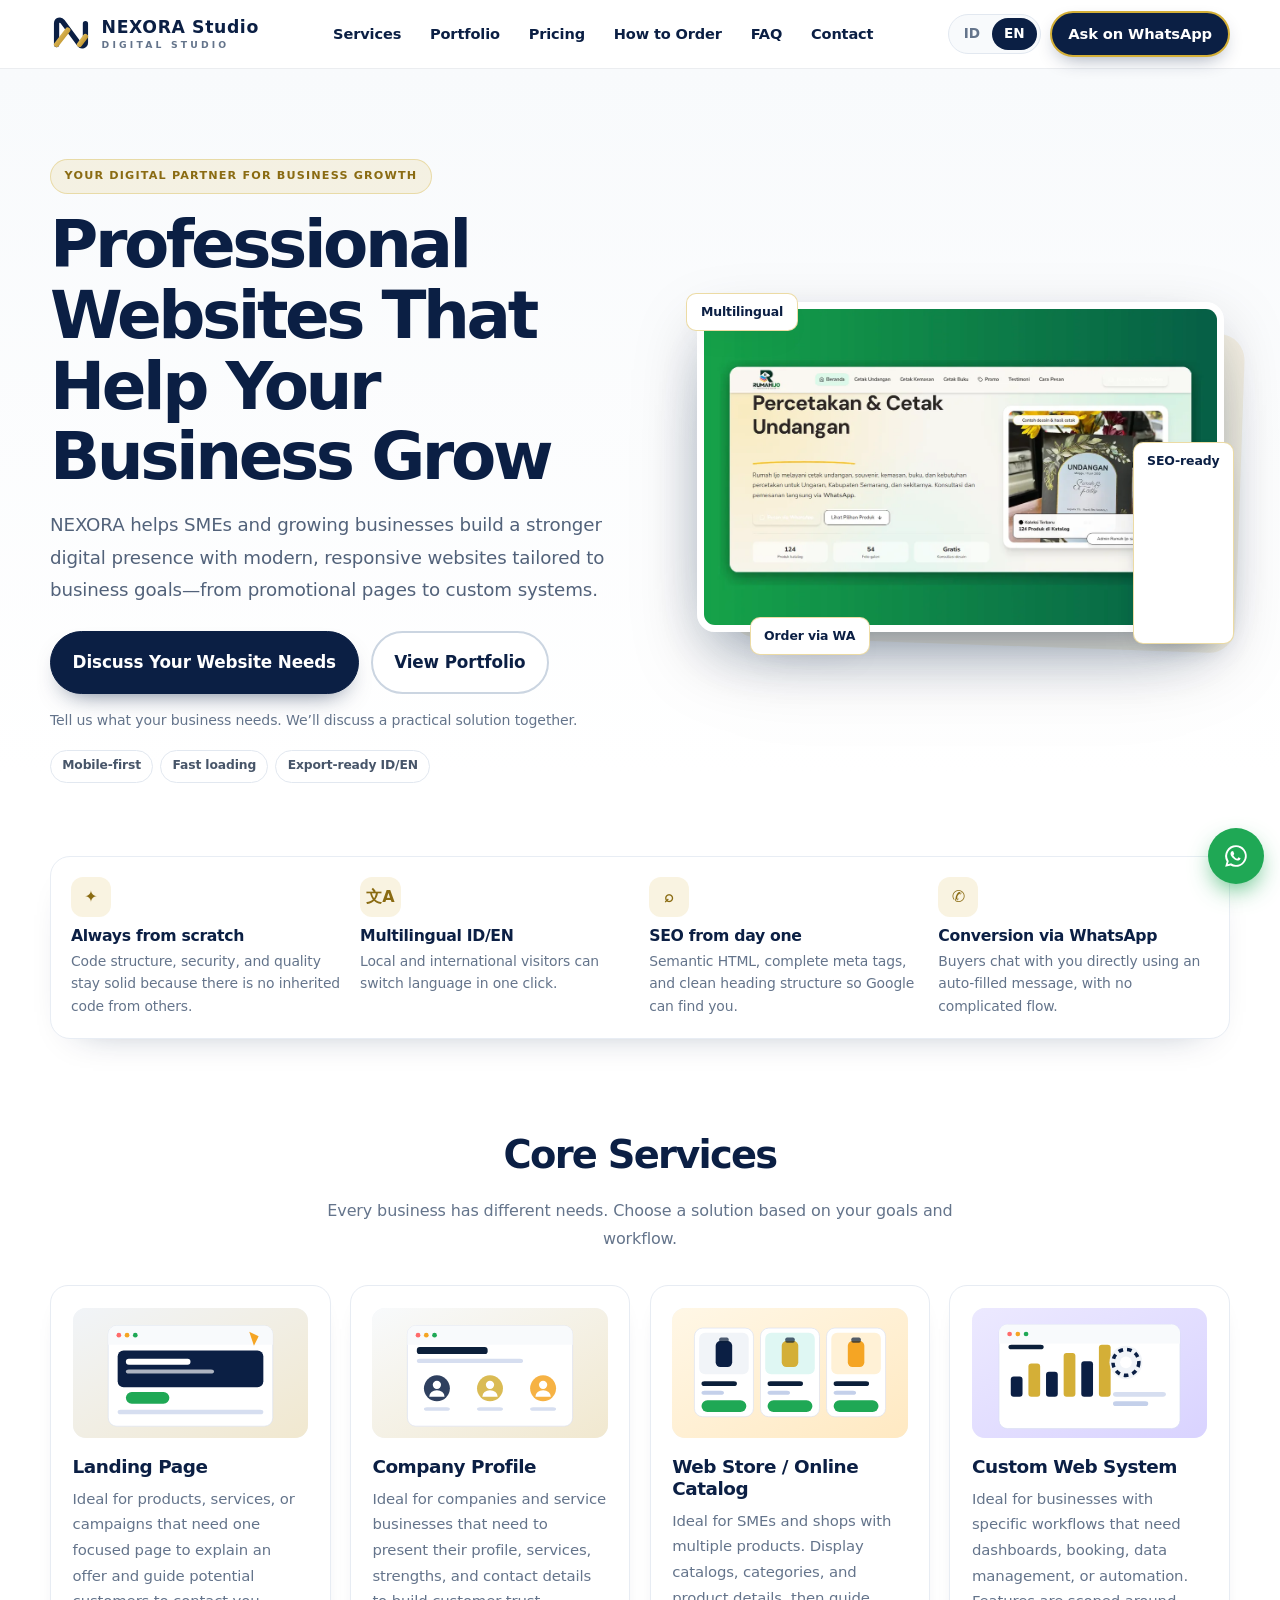
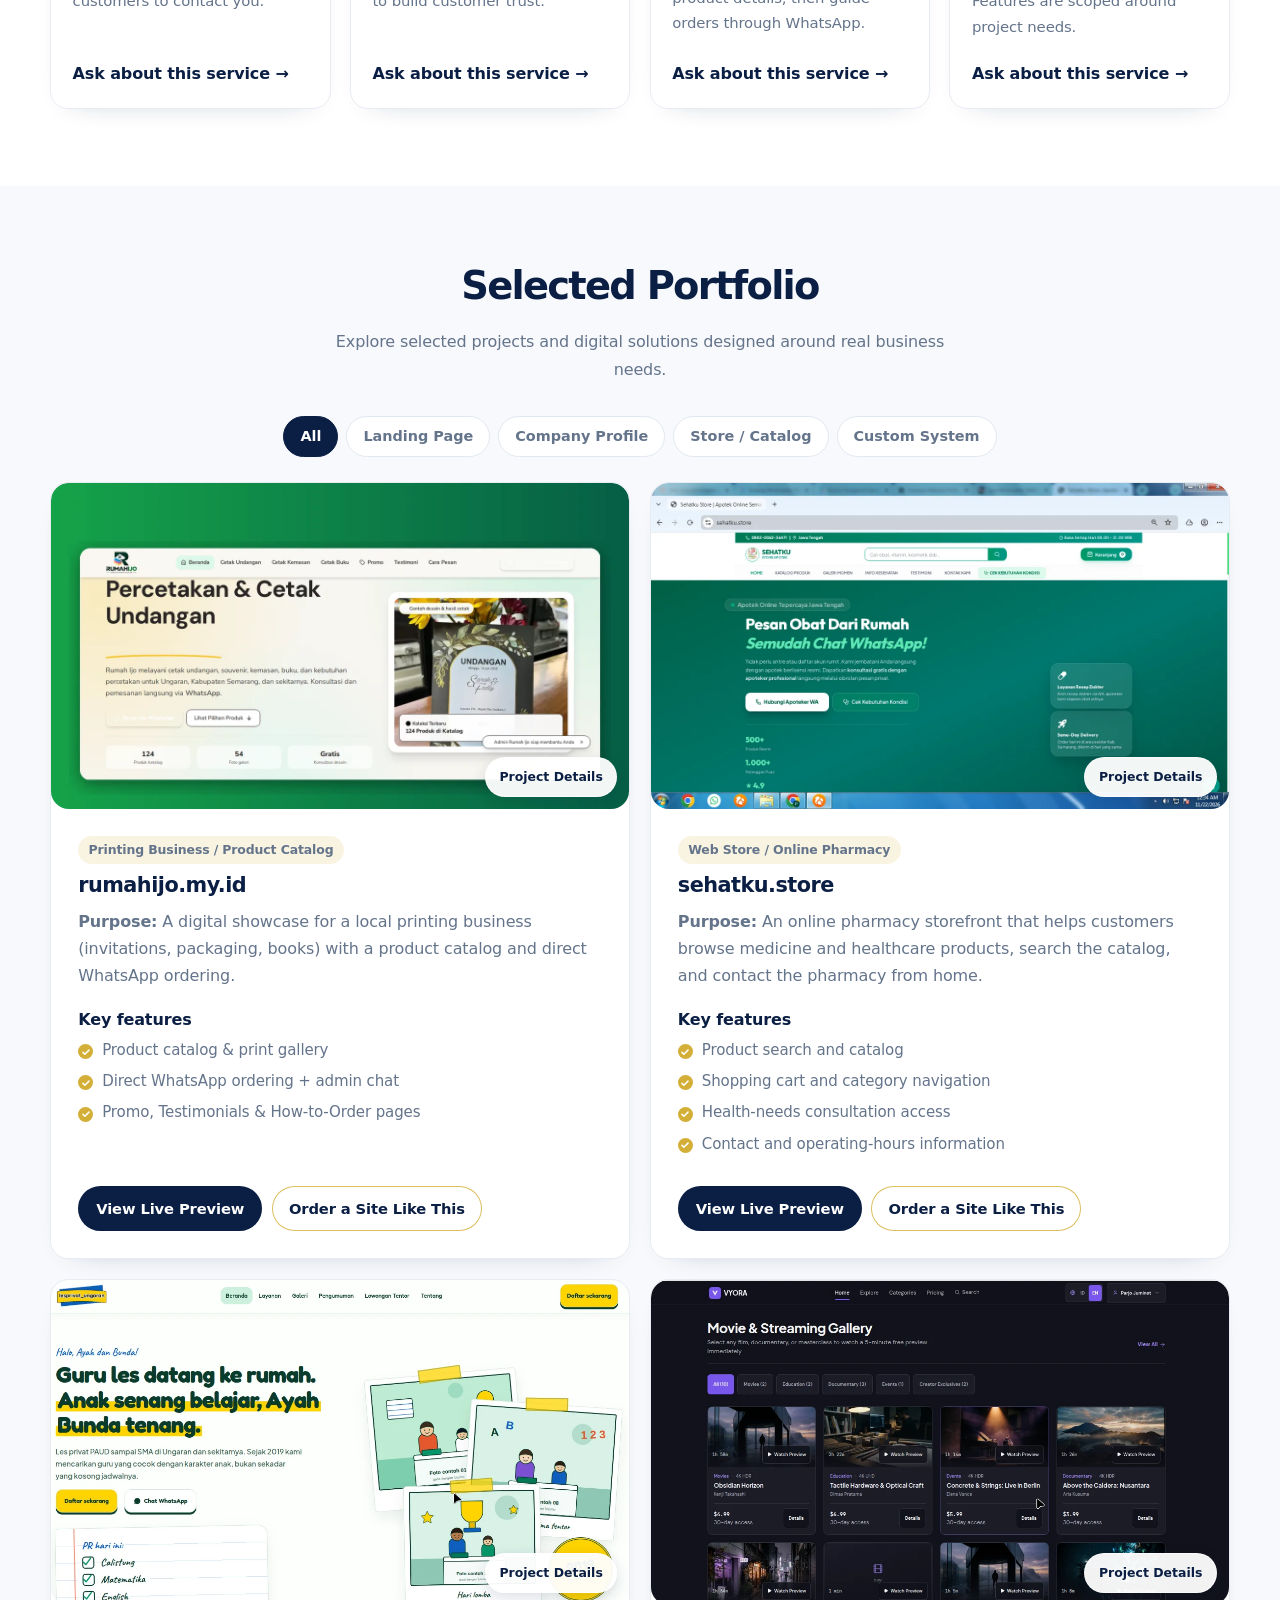
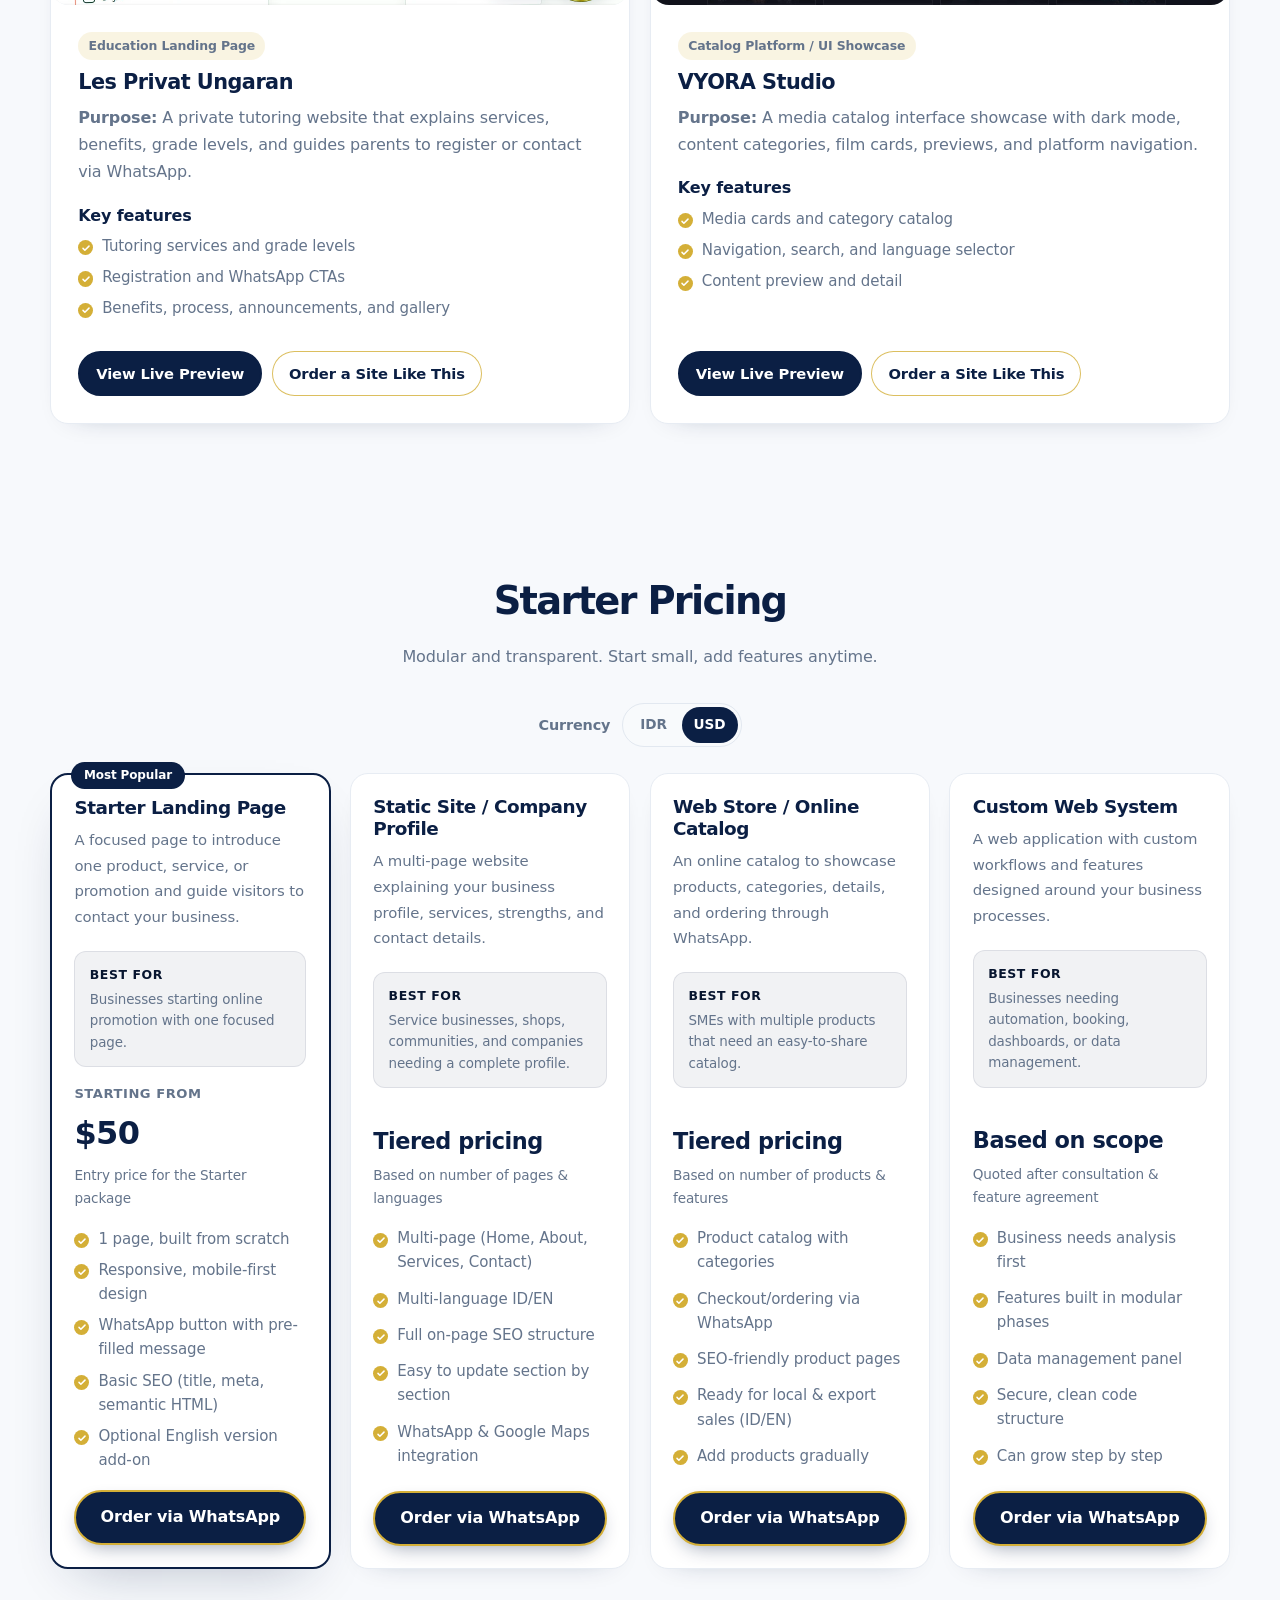
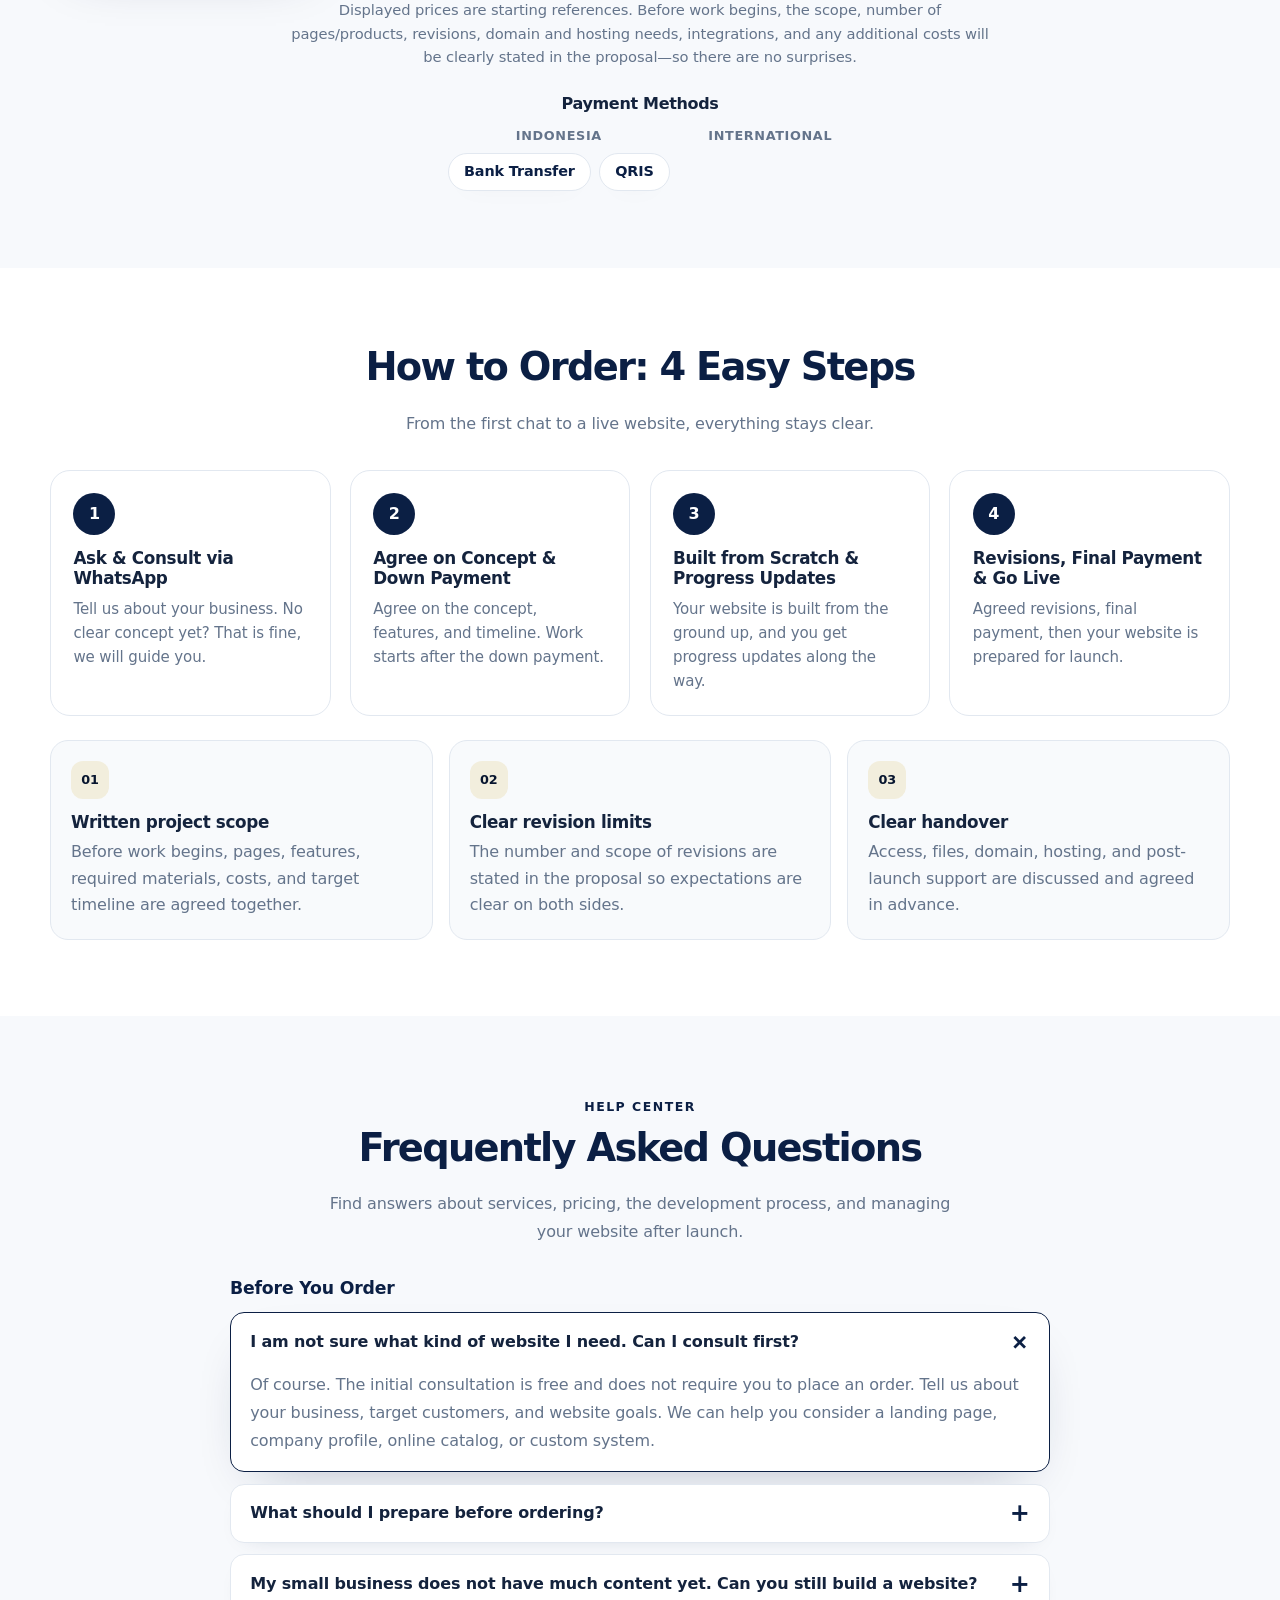
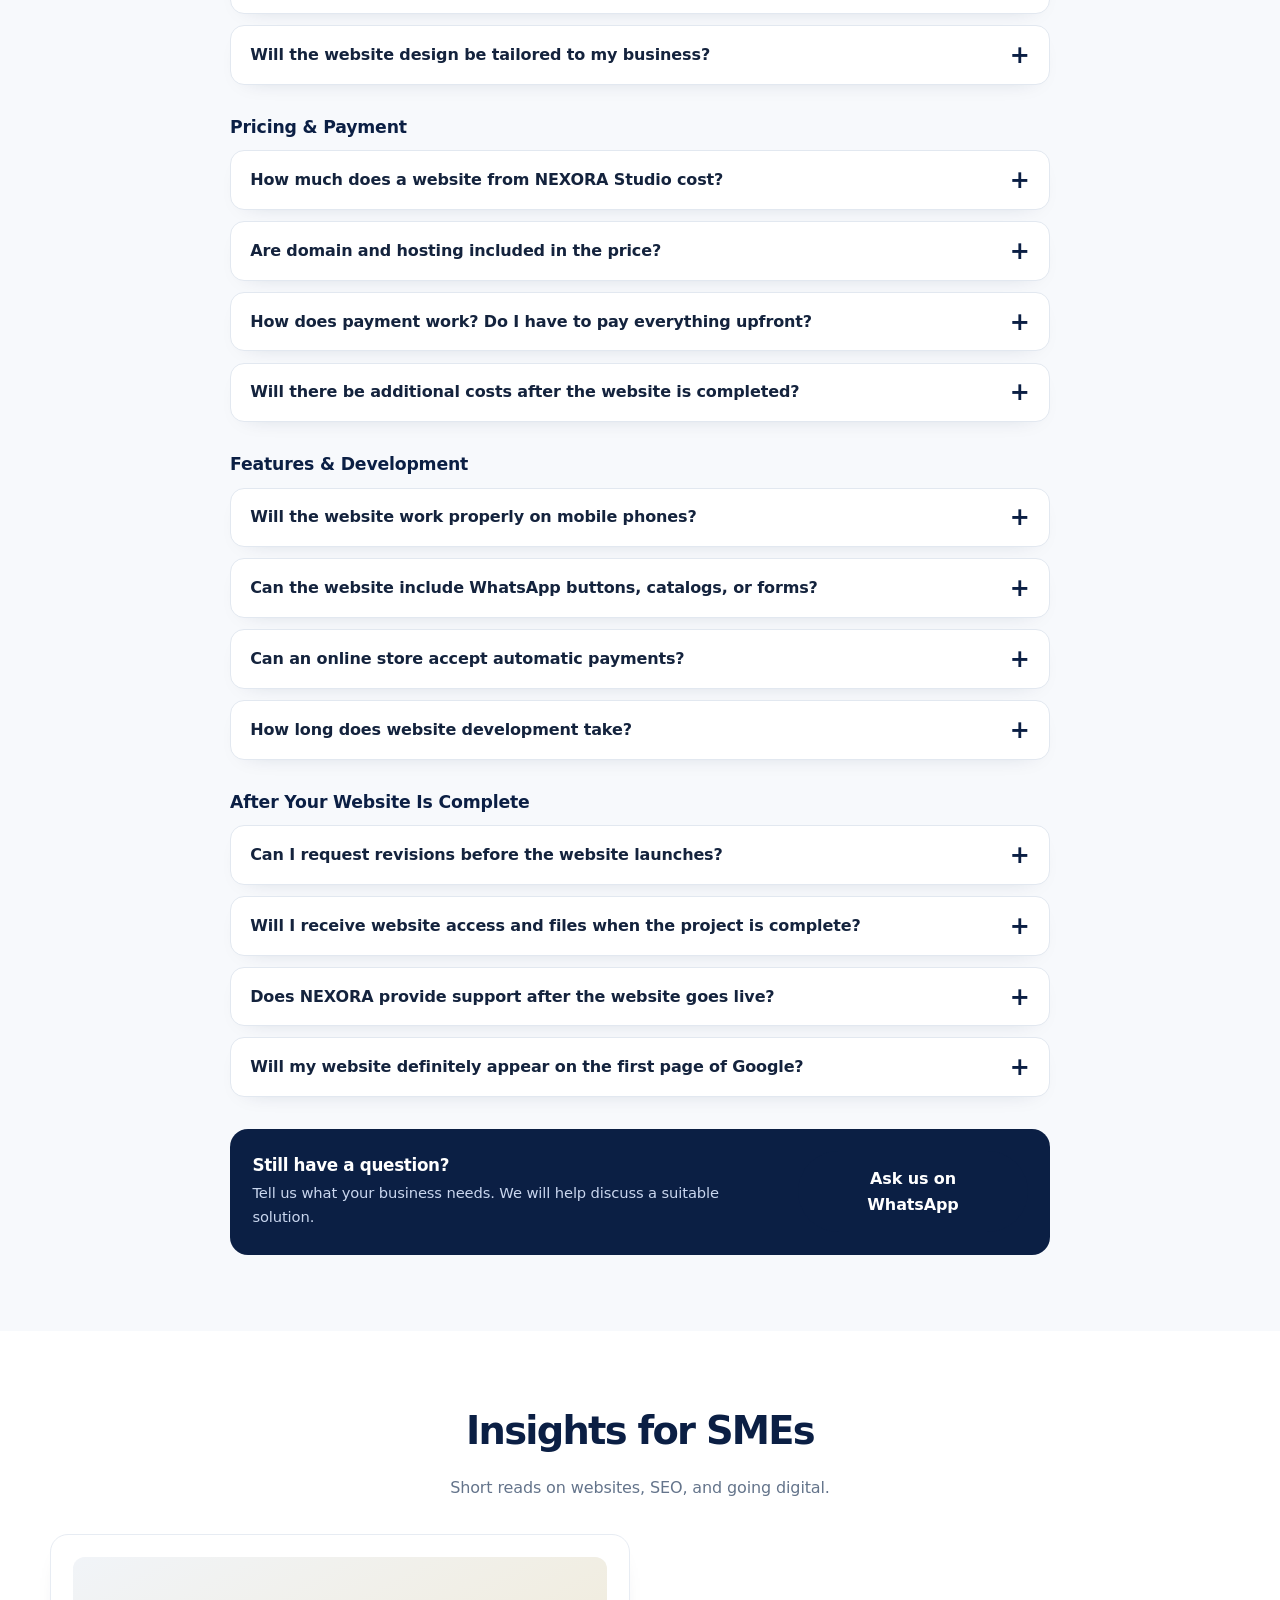
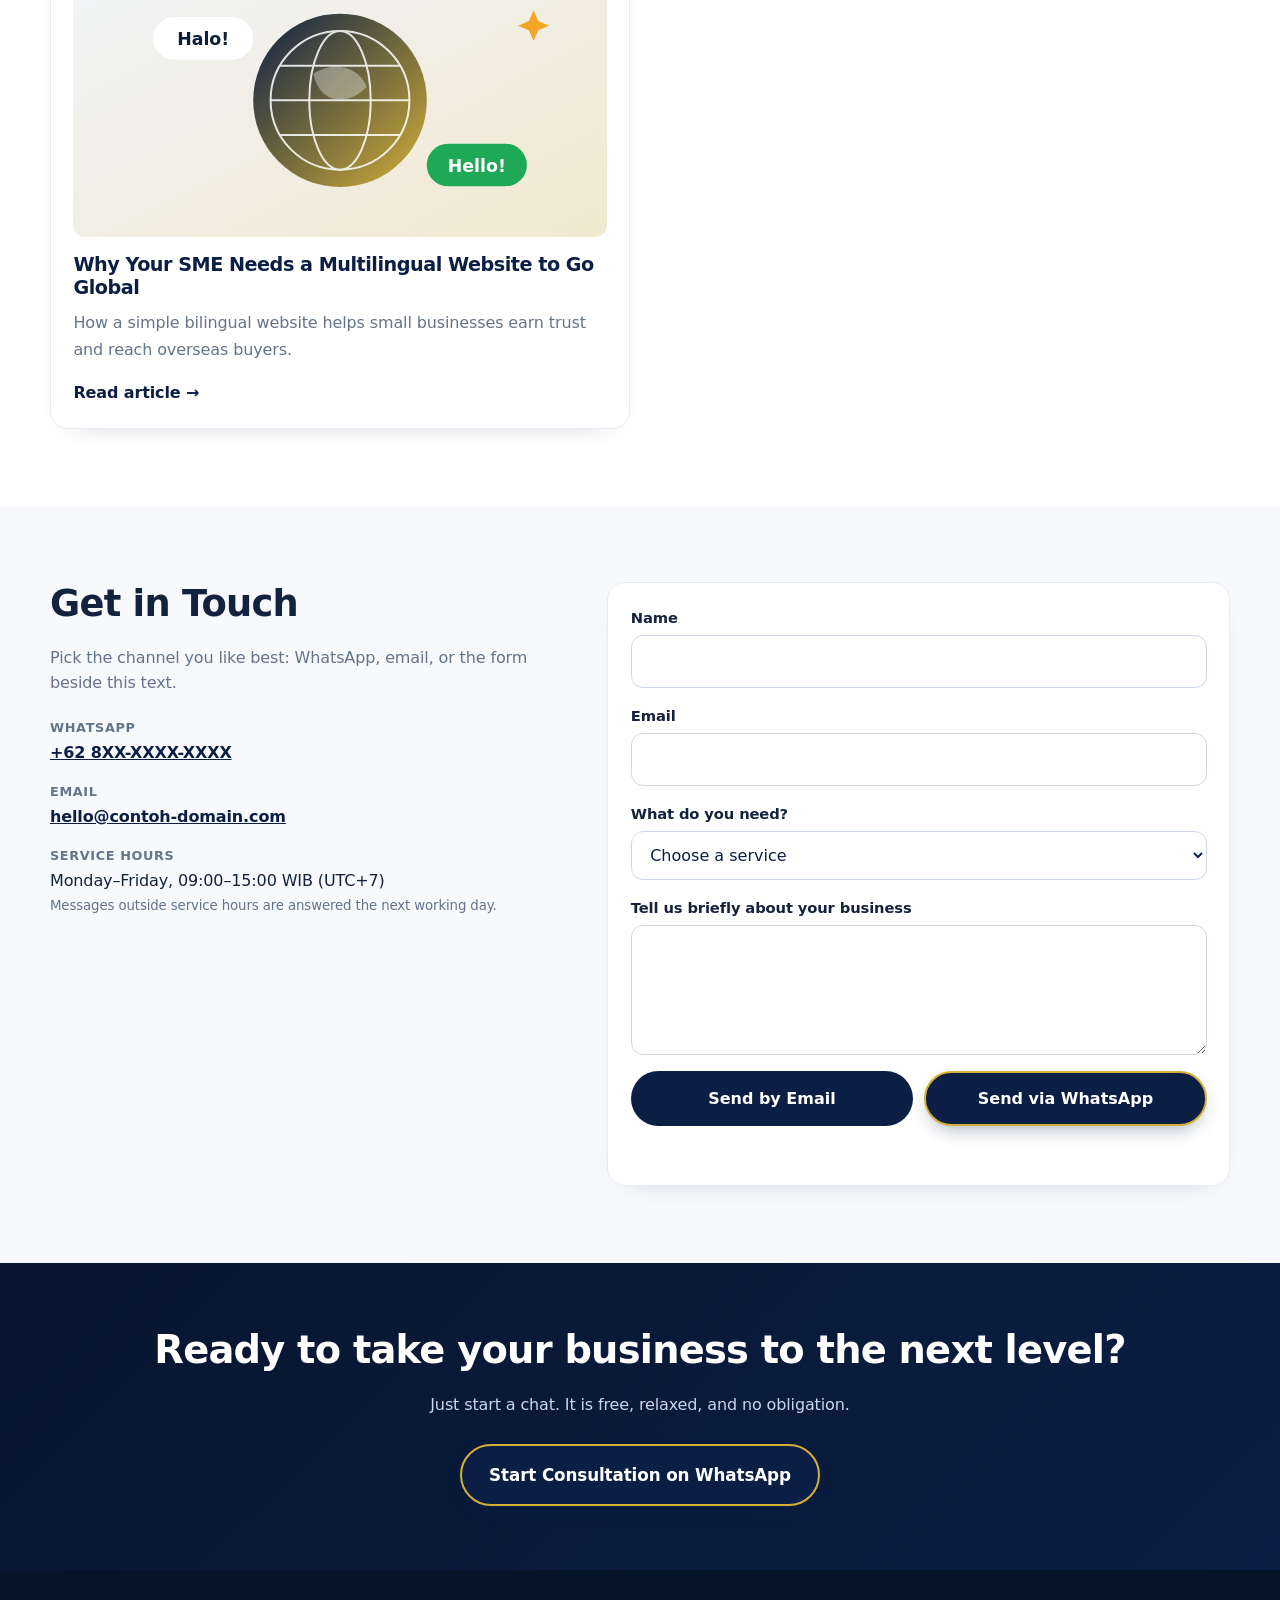
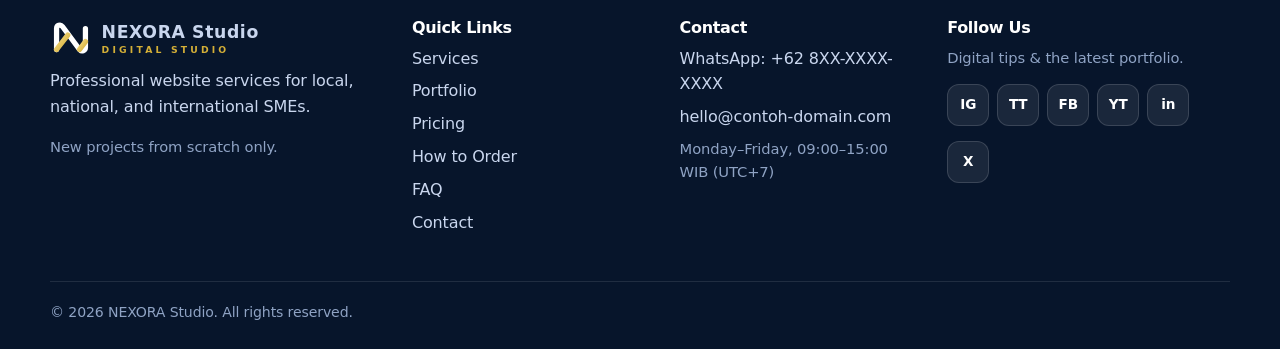
==== commit 1d58f257: "wd" ====
--- a/en/index.html
+++ b/en/index.html
@@ -123,14 +123,14 @@
     <section class="hero" aria-labelledby="hero-title">
       <div class="container hero-grid">
         <div class="hero-copy">
-          <p class="badge">Build Your Digital Presence.</p>
-          <h1 id="hero-title" data-i18n="hero.title">Professional Websites for Businesses Ready for the Next Level</h1>
-          <p class="lead" data-i18n="hero.sub">Build customer trust with a modern website that works beautifully on mobile and is tailored to your business needs—from landing pages to online stores.</p>
+          <p class="badge" data-i18n="hero.badge">YOUR DIGITAL PARTNER FOR BUSINESS GROWTH</p>
+          <h1 id="hero-title" data-i18n="hero.title">Professional Websites That Help Your Business Grow</h1>
+          <p class="lead" data-i18n="hero.sub">NEXORA helps SMEs and growing businesses build a stronger digital presence with modern, responsive websites tailored to business goals—from promotional pages to custom systems.</p>
           <div class="hero-actions">
-            <a class="btn btn-wa btn-lg" href="#" data-wa="consult" target="_blank" rel="noopener" data-i18n="hero.cta1">Free Consultation via WA</a>
-            <a class="btn btn-ghost btn-lg" href="#portofolio" data-i18n="hero.cta2">See Our Work</a>
-          </div>
-          <p class="hero-note" data-i18n="hero.note">Not sure where to start? Let’s discuss what your business needs.</p>
+            <a class="btn btn-wa btn-lg" href="#" data-wa="consult" target="_blank" rel="noopener" data-i18n="hero.cta1">Discuss Your Website Needs</a>
+            <a class="btn btn-ghost btn-lg" href="#portofolio" data-i18n="hero.cta2">View Portfolio</a>
+          </div>
+          <p class="hero-note" data-i18n="hero.note">Tell us what your business needs. We’ll discuss a practical solution together.</p>
           <ul class="chips">
             <li data-i18n="hero.chip1">Mobile-first</li>
             <li data-i18n="hero.chip2">Fast loading</li>
@@ -165,31 +165,31 @@
       <div class="container">
         <header class="section-head reveal">
           <h2 id="services-title" data-i18n="services.title">Core Services</h2>
-          <p data-i18n="services.sub">Pick what fits your stage. Start small, then grow step by step.</p>
+          <p data-i18n="services.sub">Every business has different needs. Choose a solution based on your goals and workflow.</p>
         </header>
         <div class="grid grid-4">
           <article class="card service reveal">
             <img class="card-media" src="../assets/img/service-landing.svg" alt="" width="400" height="220" loading="lazy" decoding="async">
             <h3 data-i18n="services.1.t">Landing Page</h3>
-            <p data-i18n="services.1.d">A fast promo page for ads, hero products, or SME campaigns.</p>
+            <p data-i18n="services.1.d">Ideal for products, services, or campaigns that need one focused page to explain an offer and guide potential customers to contact you.</p>
             <a class="link-arrow" href="#" data-wa="service:1" target="_blank" rel="noopener" data-i18n="services.ask">Ask about this service</a>
           </article>
           <article class="card service reveal">
             <img class="card-media" src="../assets/img/service-company.svg" alt="" width="400" height="220" loading="lazy" decoding="async">
-            <h3 data-i18n="services.2.t">Static Site / Company Profile</h3>
-            <p data-i18n="services.2.d">A professional business profile that builds trust with partners and buyers.</p>
+            <h3 data-i18n="services.2.t">Company Profile</h3>
+            <p data-i18n="services.2.d">Ideal for companies and service businesses that need to present their profile, services, strengths, and contact details to build customer trust.</p>
             <a class="link-arrow" href="#" data-wa="service:2" target="_blank" rel="noopener" data-i18n="services.ask">Ask about this service</a>
           </article>
           <article class="card service reveal">
             <img class="card-media" src="../assets/img/service-store.svg" alt="" width="400" height="220" loading="lazy" decoding="async">
             <h3 data-i18n="services.3.t">Web Store / Online Catalog</h3>
-            <p data-i18n="services.3.d">A tidy product showcase with checkout/ordering that connects straight to WhatsApp.</p>
+            <p data-i18n="services.3.d">Ideal for SMEs and shops with multiple products. Display catalogs, categories, and product details, then guide orders through WhatsApp.</p>
             <a class="link-arrow" href="#" data-wa="service:3" target="_blank" rel="noopener" data-i18n="services.ask">Ask about this service</a>
           </article>
           <article class="card service reveal">
             <img class="card-media" src="../assets/img/service-custom.svg" alt="" width="400" height="220" loading="lazy" decoding="async">
             <h3 data-i18n="services.4.t">Custom Web System</h3>
-            <p data-i18n="services.4.d">Operations, booking, or managed catalog systems tailored to your business.</p>
+            <p data-i18n="services.4.d">Ideal for businesses with specific workflows that need dashboards, booking, data management, or automation. Features are scoped around project needs.</p>
             <a class="link-arrow" href="#" data-wa="service:4" target="_blank" rel="noopener" data-i18n="services.ask">Ask about this service</a>
           </article>
         </div>
@@ -352,7 +352,7 @@
             <select id="cf-service" name="service">
               <option value="" data-i18n="contact.pick">Choose a service</option>
               <option value="1" data-i18n="services.1.t">Landing Page</option>
-              <option value="2" data-i18n="services.2.t">Static Site / Company Profile</option>
+              <option value="2" data-i18n="services.2.t">Company Profile</option>
               <option value="3" data-i18n="services.3.t">Web Store / Online Catalog</option>
               <option value="4" data-i18n="services.4.t">Custom Web System</option>
               <option value="0" data-i18n="contact.unsure">Not sure yet, just consulting</option>
--- a/css/style.css
+++ b/css/style.css
@@ -475,3 +475,141 @@
 @media (hover: none) { .thumb-overlay { display: none; } }
 @media (max-width: 639px) { .thumb-details { right: .55rem; bottom: .55rem; padding: .5rem .75rem; } .portfolio-modal { padding: .5rem; } .portfolio-modal-panel { border-radius: 18px; max-height: 94vh; } }
 @media (prefers-reduced-motion: reduce) { .portfolio-card, .thumb-overlay, .thumb-overlay > span, .portfolio-modal-panel { transition: none; animation: none; } }
+
+/* =====================================================================
+   NEXORA Studio — Stage 1 visual refinement
+   Premium, calm, conversion-focused and mobile-first.
+   ===================================================================== */
+:root {
+  --font: Inter, ui-sans-serif, system-ui, -apple-system, BlinkMacSystemFont, "Segoe UI", sans-serif;
+  --radius: 20px;
+  --shadow: 0 22px 55px -28px rgba(11, 31, 68, .32);
+  --shadow-sm: 0 8px 24px -18px rgba(11, 31, 68, .28);
+}
+
+body { color: #14233D; letter-spacing: -.008em; }
+.container { width: min(1180px, 100% - 2.5rem); }
+.site-header { background: rgba(255,255,255,.94); border-bottom-color: rgba(11,31,68,.08); }
+.logo-word strong { letter-spacing: .035em; }
+.nav li a { font-size: .91rem; font-weight: 650; }
+.nav-cta-desktop { white-space: nowrap; }
+
+.hero {
+  padding-block: clamp(2.5rem, 6vw, 5.6rem);
+  background: linear-gradient(180deg, #F8FAFC 0%, #FFFFFF 88%);
+}
+.hero-grid { gap: clamp(2rem, 4.5vw, 4.5rem); }
+.hero-copy { max-width: 640px; }
+.hero .badge {
+  color: #8A6B12;
+  background: rgba(212,175,55,.13);
+  border: 1px solid rgba(212,175,55,.34);
+  padding: .48rem .85rem;
+  font-size: .7rem;
+  font-weight: 800;
+  letter-spacing: .105em;
+}
+.hero h1 {
+  max-width: 14ch;
+  color: var(--brand);
+  font-size: clamp(2.35rem, 5.15vw, 4.35rem);
+  line-height: 1.075;
+  letter-spacing: -.052em;
+  text-wrap: balance;
+  margin-bottom: 1rem;
+}
+.hero .lead {
+  max-width: 54ch;
+  color: #52627A;
+  font-size: clamp(1rem, 1.55vw, 1.14rem);
+  line-height: 1.78;
+}
+.hero-actions { gap: .75rem; margin-top: 1.55rem; }
+.hero-actions .btn { min-height: 52px; padding-inline: 1.35rem; }
+.hero-actions .btn-wa {
+  background: var(--brand);
+  color: #fff;
+  border: 1px solid var(--brand);
+  box-shadow: 0 12px 26px -15px rgba(11,31,68,.75);
+}
+.hero-actions .btn-wa:hover { background: #17396D; }
+.hero-actions .btn-ghost { border-color: #CBD5E1; background: rgba(255,255,255,.85); }
+.hero-note { margin: .9rem 0 1rem; font-size: .88rem; color: #64748B; }
+.chips { gap: .45rem; }
+.chips li { font-size: .77rem; color: #475569; padding: .35rem .7rem; box-shadow: none; background: rgba(255,255,255,.75); }
+.hero-visual { padding: .8rem 0 1.25rem; }
+.hero-visual::before { inset: 10% -3% 2% 7%; border-radius: 26px; background: #D4AF37; opacity: .12; transform: rotate(2deg); }
+.hero-art {
+  max-width: 650px;
+  aspect-ratio: 16 / 10;
+  object-fit: cover;
+  object-position: top center;
+  border: 7px solid #fff;
+  border-radius: 18px;
+  box-shadow: 0 30px 70px -38px rgba(11,31,68,.65);
+}
+.float-card { border-radius: 10px; font-size: .78rem; box-shadow: 0 12px 28px -18px rgba(11,31,68,.5); }
+
+.why { margin-top: -1rem; }
+.why-grid { border-color: #E8EDF4; box-shadow: 0 16px 38px -30px rgba(11,31,68,.45); padding: 1.25rem; }
+.why-item { min-width: 0; }
+.why-item h3 { color: var(--brand); font-size: .98rem; }
+.why-item p { line-height: 1.65; font-size: .87rem; }
+.ico { background: rgba(212,175,55,.15); color: #8A6B12; }
+
+.section { padding-block: clamp(3.25rem, 6vw, 5.5rem); }
+.section-head { margin-bottom: 2rem; }
+.section-head h2 { color: var(--brand); letter-spacing: -.045em; text-wrap: balance; }
+.section-head p { max-width: 62ch; margin-inline: auto; line-height: 1.75; }
+.card { border-color: #E7ECF3; border-radius: 18px; box-shadow: 0 10px 28px -24px rgba(11,31,68,.45); }
+.card h3 { color: var(--brand); letter-spacing: -.025em; }
+.card p { line-height: 1.72; }
+.service { display: flex; flex-direction: column; align-items: flex-start; min-height: 100%; }
+.service .card-media { border-radius: 13px; background: #F1F5F9; }
+.service h3 { margin-top: .15rem; margin-bottom: .55rem; }
+.service p { flex: 1; font-size: .93rem; }
+.service .link-arrow { display: inline-flex; align-items: center; gap: .35rem; margin-top: .35rem; font-weight: 750; text-decoration: none; }
+.service .link-arrow:hover { color: #8A6B12; }
+.section-alt { background: #F7F9FC; }
+
+@media (min-width: 640px) {
+  .why-grid { gap: 1.15rem; }
+  .service { padding: 1.35rem; }
+}
+@media (min-width: 861px) {
+  .hero { padding-block: clamp(4rem, 7vw, 6rem); }
+  .hero-grid { grid-template-columns: minmax(0,1.05fr) minmax(0,.95fr); }
+  .hero-visual { margin-right: .4rem; }
+}
+@media (max-width: 860px) {
+  .nav { border-radius: 0 0 18px 18px; }
+  .nav ul { gap: .05rem; }
+  .nav li a { font-size: 1rem; }
+}
+@media (max-width: 639px) {
+  .container { width: min(100% - 2rem, 560px); }
+  .hero { padding-block: 2.15rem 2.6rem; }
+  .hero h1 { max-width: 13ch; font-size: clamp(2.25rem, 10.2vw, 3.05rem); line-height: 1.08; }
+  .hero .lead { font-size: 1rem; line-height: 1.7; }
+  .hero-actions { display: grid; grid-template-columns: 1fr; gap: .65rem; margin-top: 1.25rem; }
+  .hero-actions .btn { width: 100%; }
+  .hero-note { font-size: .84rem; }
+  .chips li { font-size: .73rem; }
+  .hero-visual { margin-top: .25rem; }
+  .hero-art { border-width: 5px; border-radius: 14px; aspect-ratio: 4 / 3; }
+  .why { margin-top: 0; padding-top: .5rem; }
+  .why-grid { grid-template-columns: repeat(2,minmax(0,1fr)); gap: 1rem .8rem; padding: 1rem; border-radius: 16px; }
+  .why-item h3 { font-size: .9rem; }
+  .why-item p { font-size: .81rem; }
+  .ico { width: 34px; min-width: 34px; height: 34px; border-radius: 10px; font-size: .9rem; }
+  .section-head h2 { font-size: clamp(1.65rem, 7vw, 2.1rem); }
+  .service { padding: 1.1rem; }
+  .service p { font-size: .9rem; }
+}
+@media (max-width: 380px) {
+  .hero h1 { font-size: 2.12rem; }
+  .why-grid { gap: .85rem .65rem; }
+  .why-item h3 { font-size: .86rem; }
+  .why-item p { font-size: .78rem; }
+  .hero .badge { font-size: .64rem; letter-spacing: .08em; }
+}
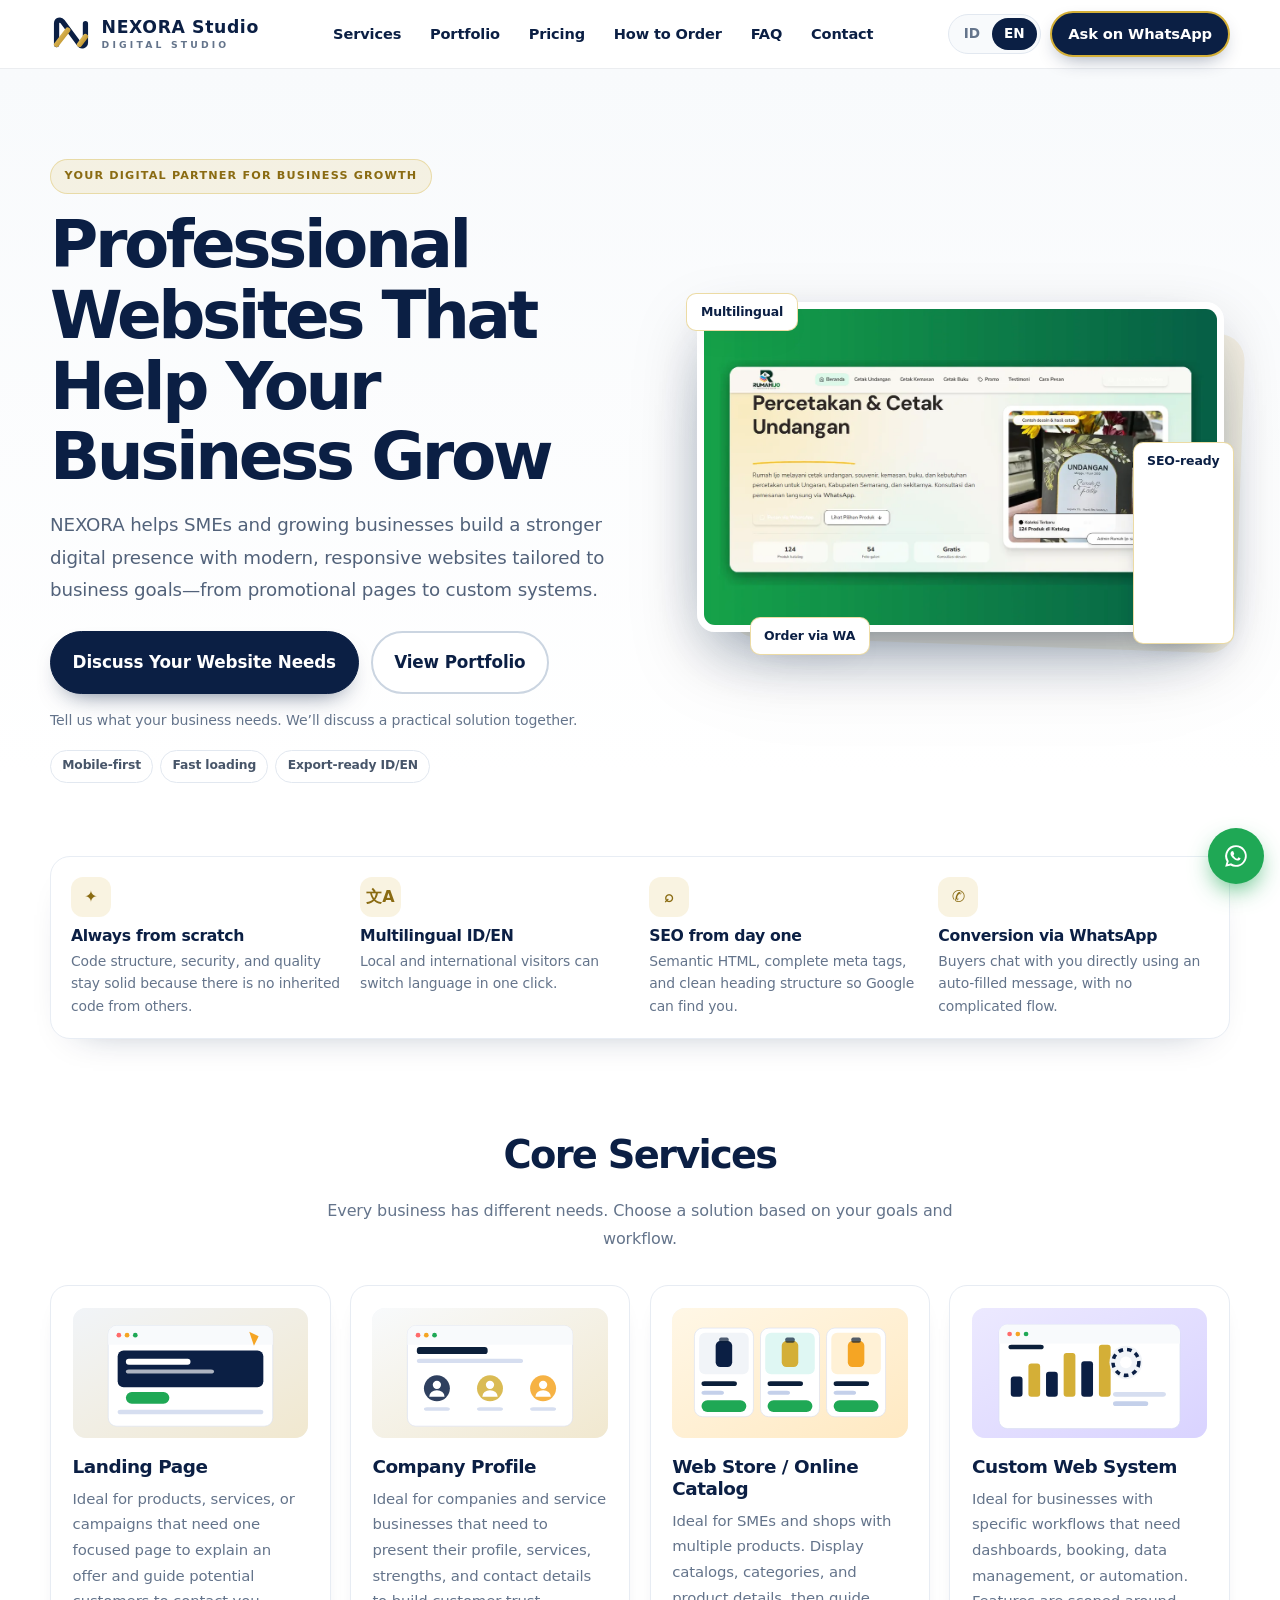
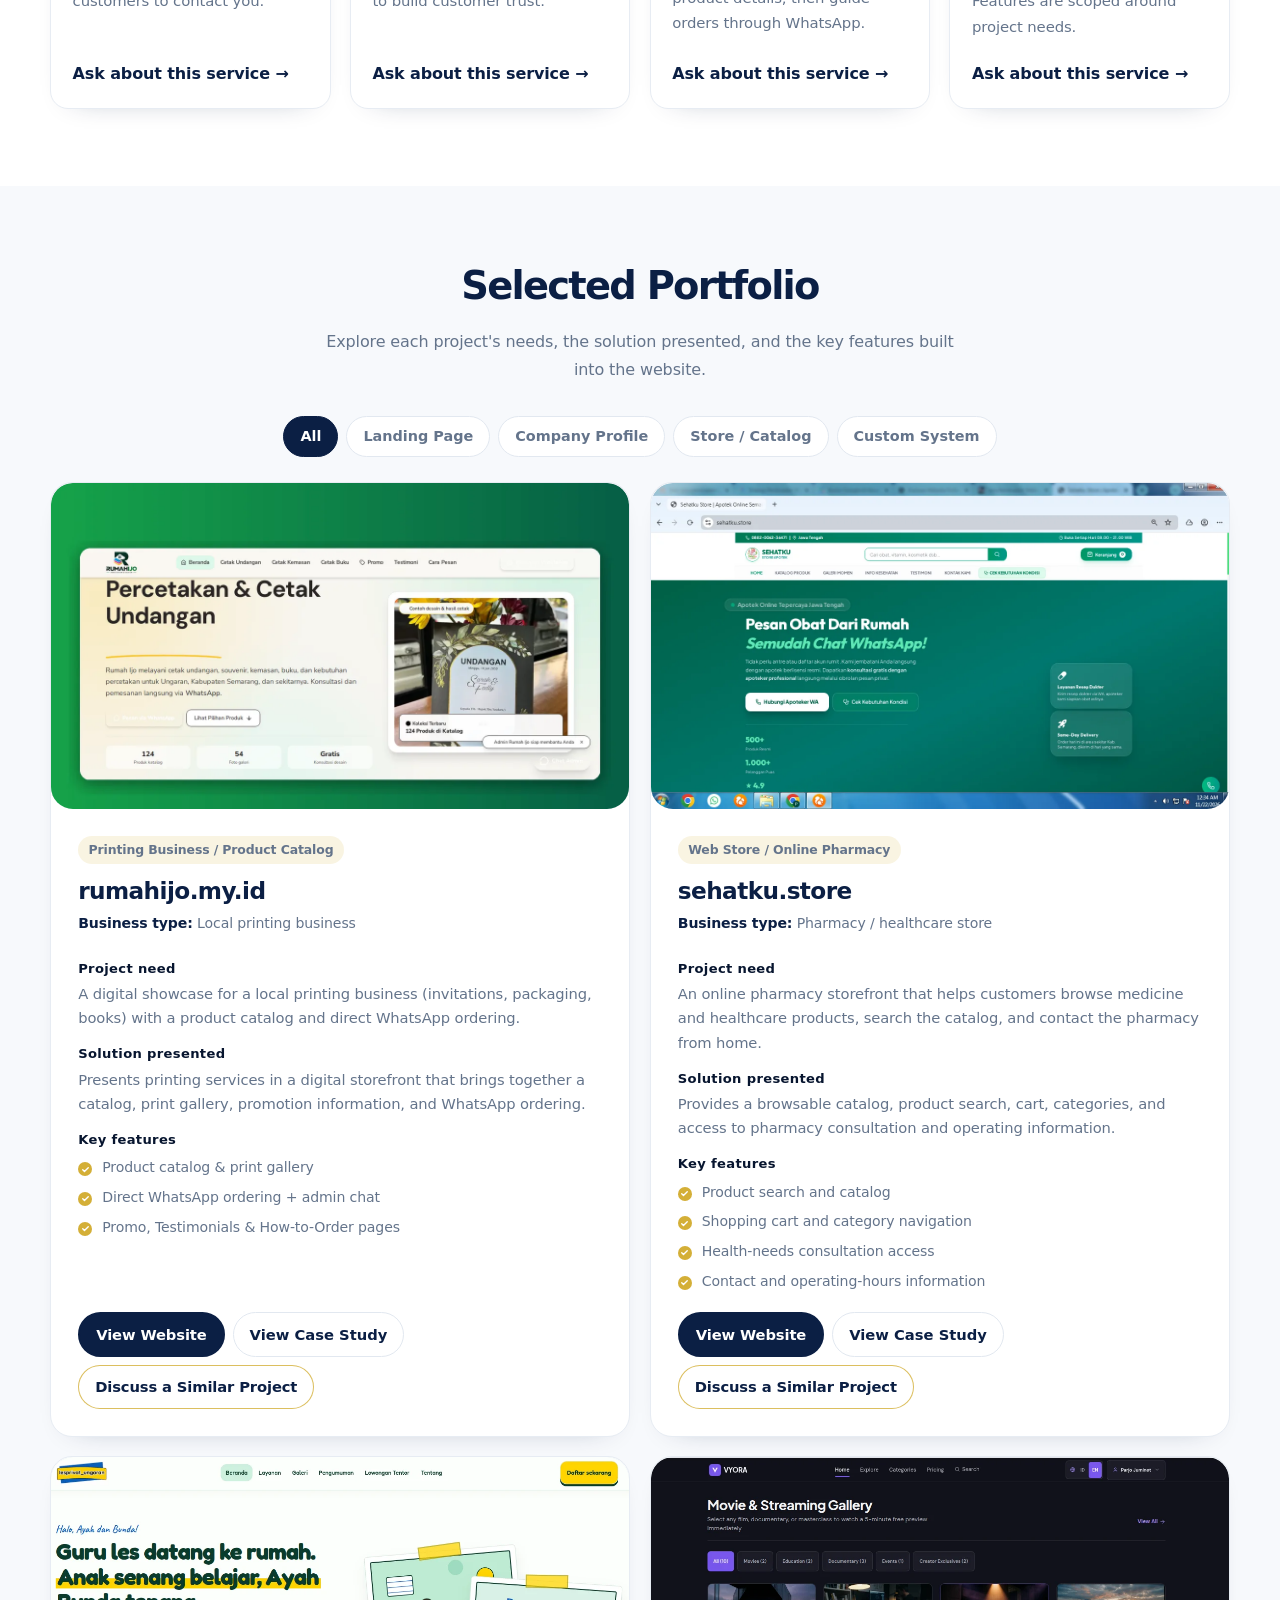
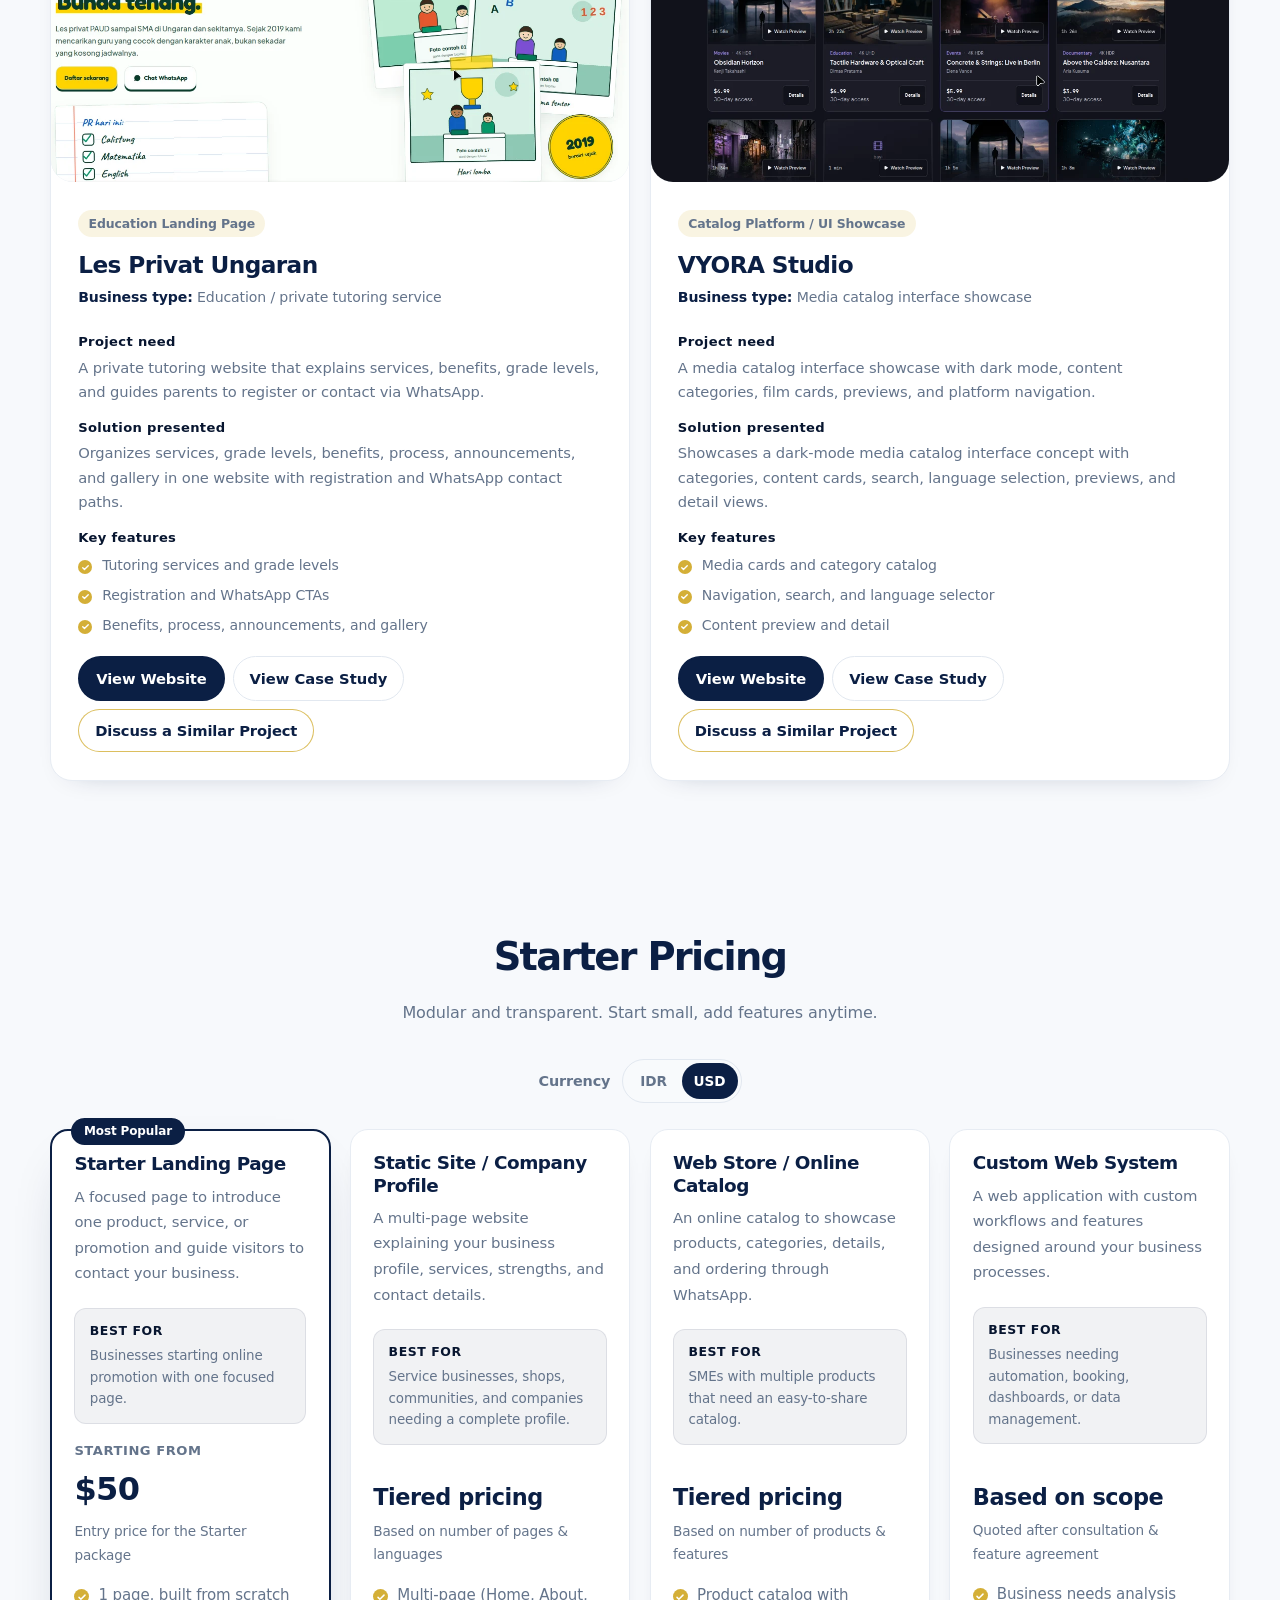
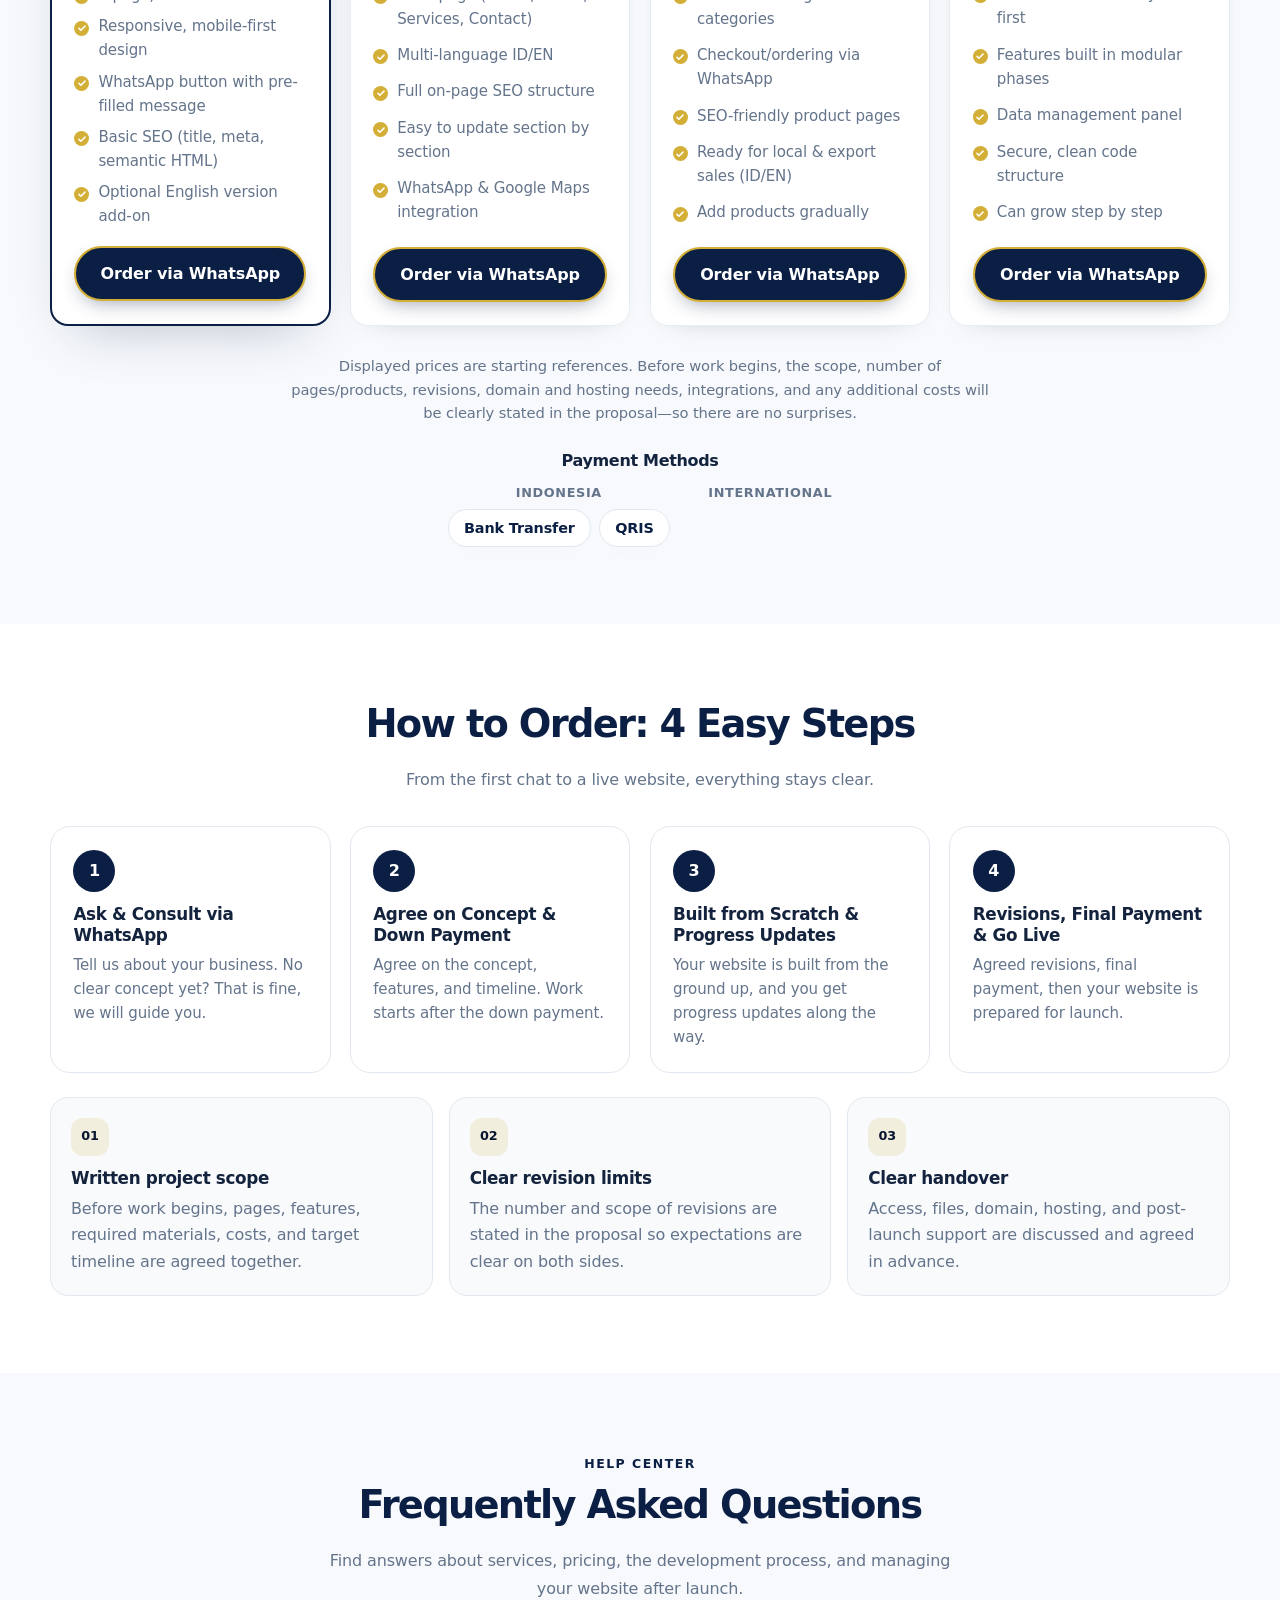
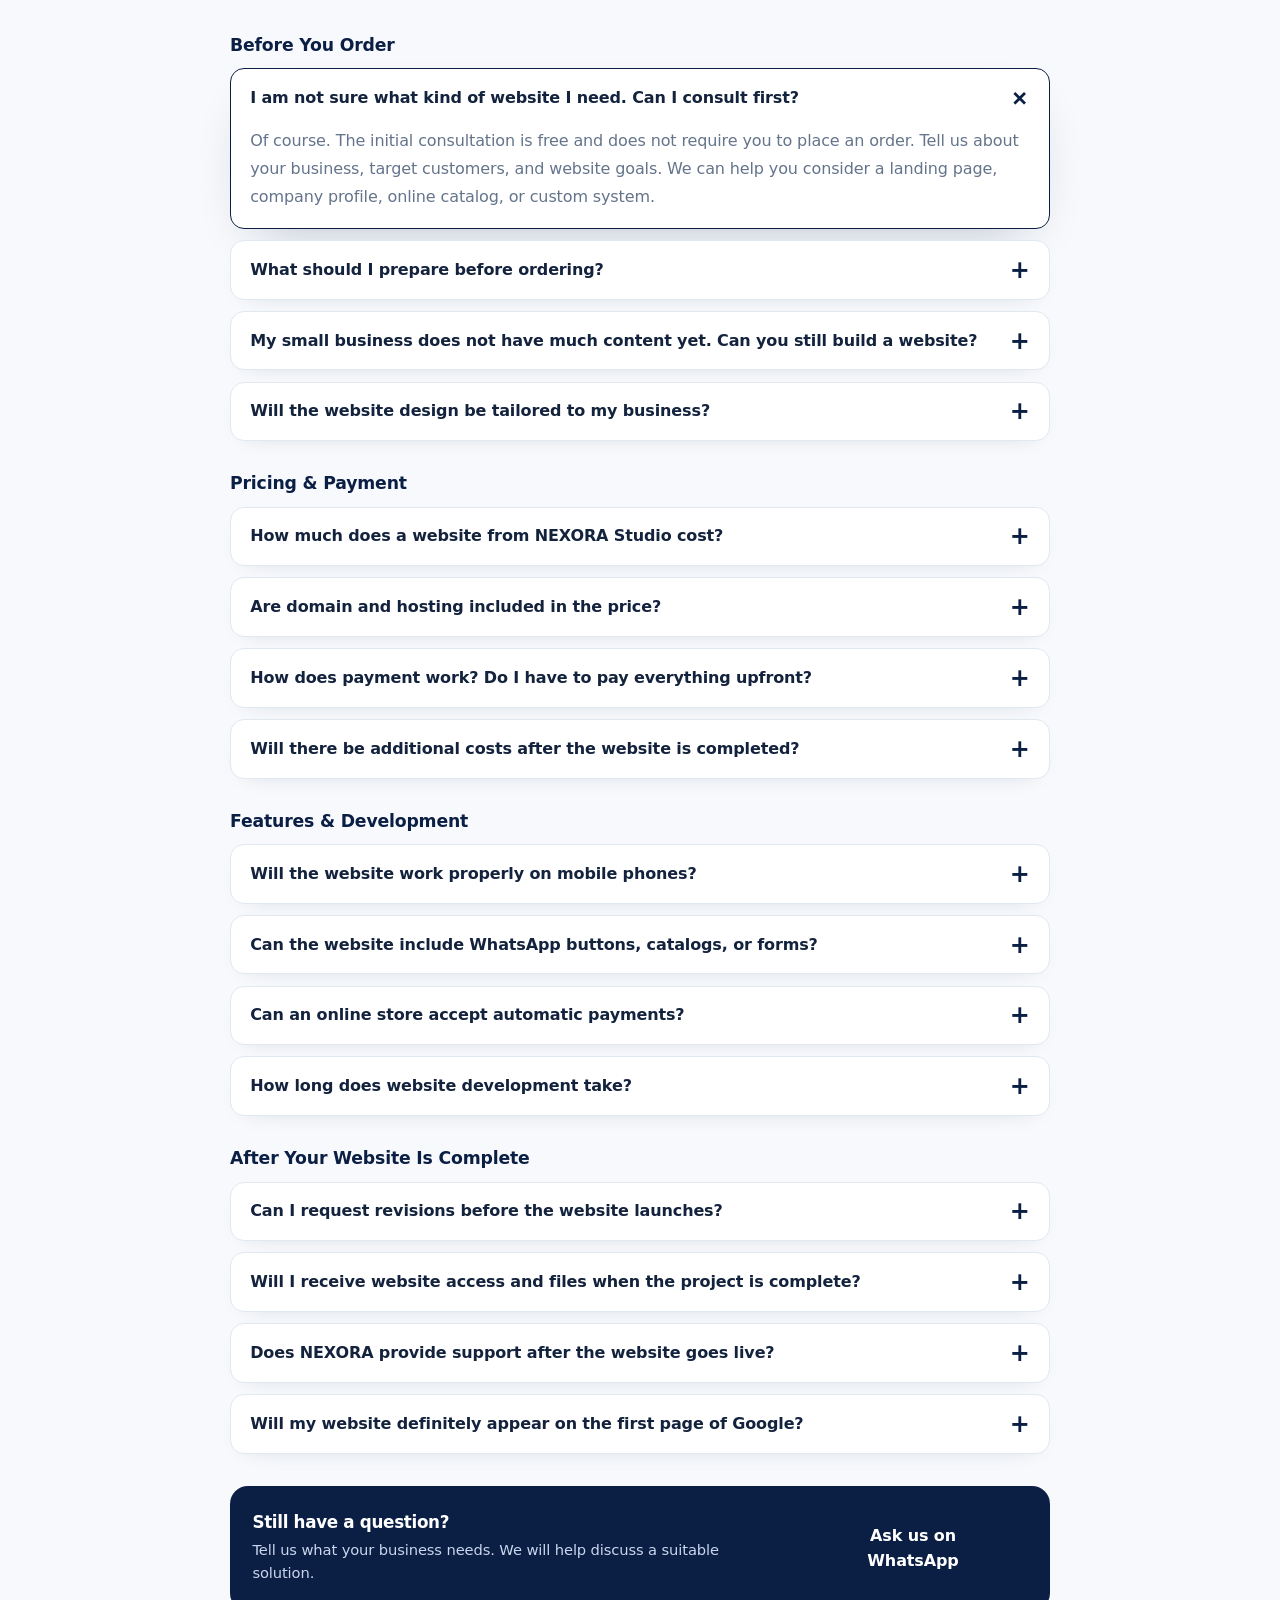
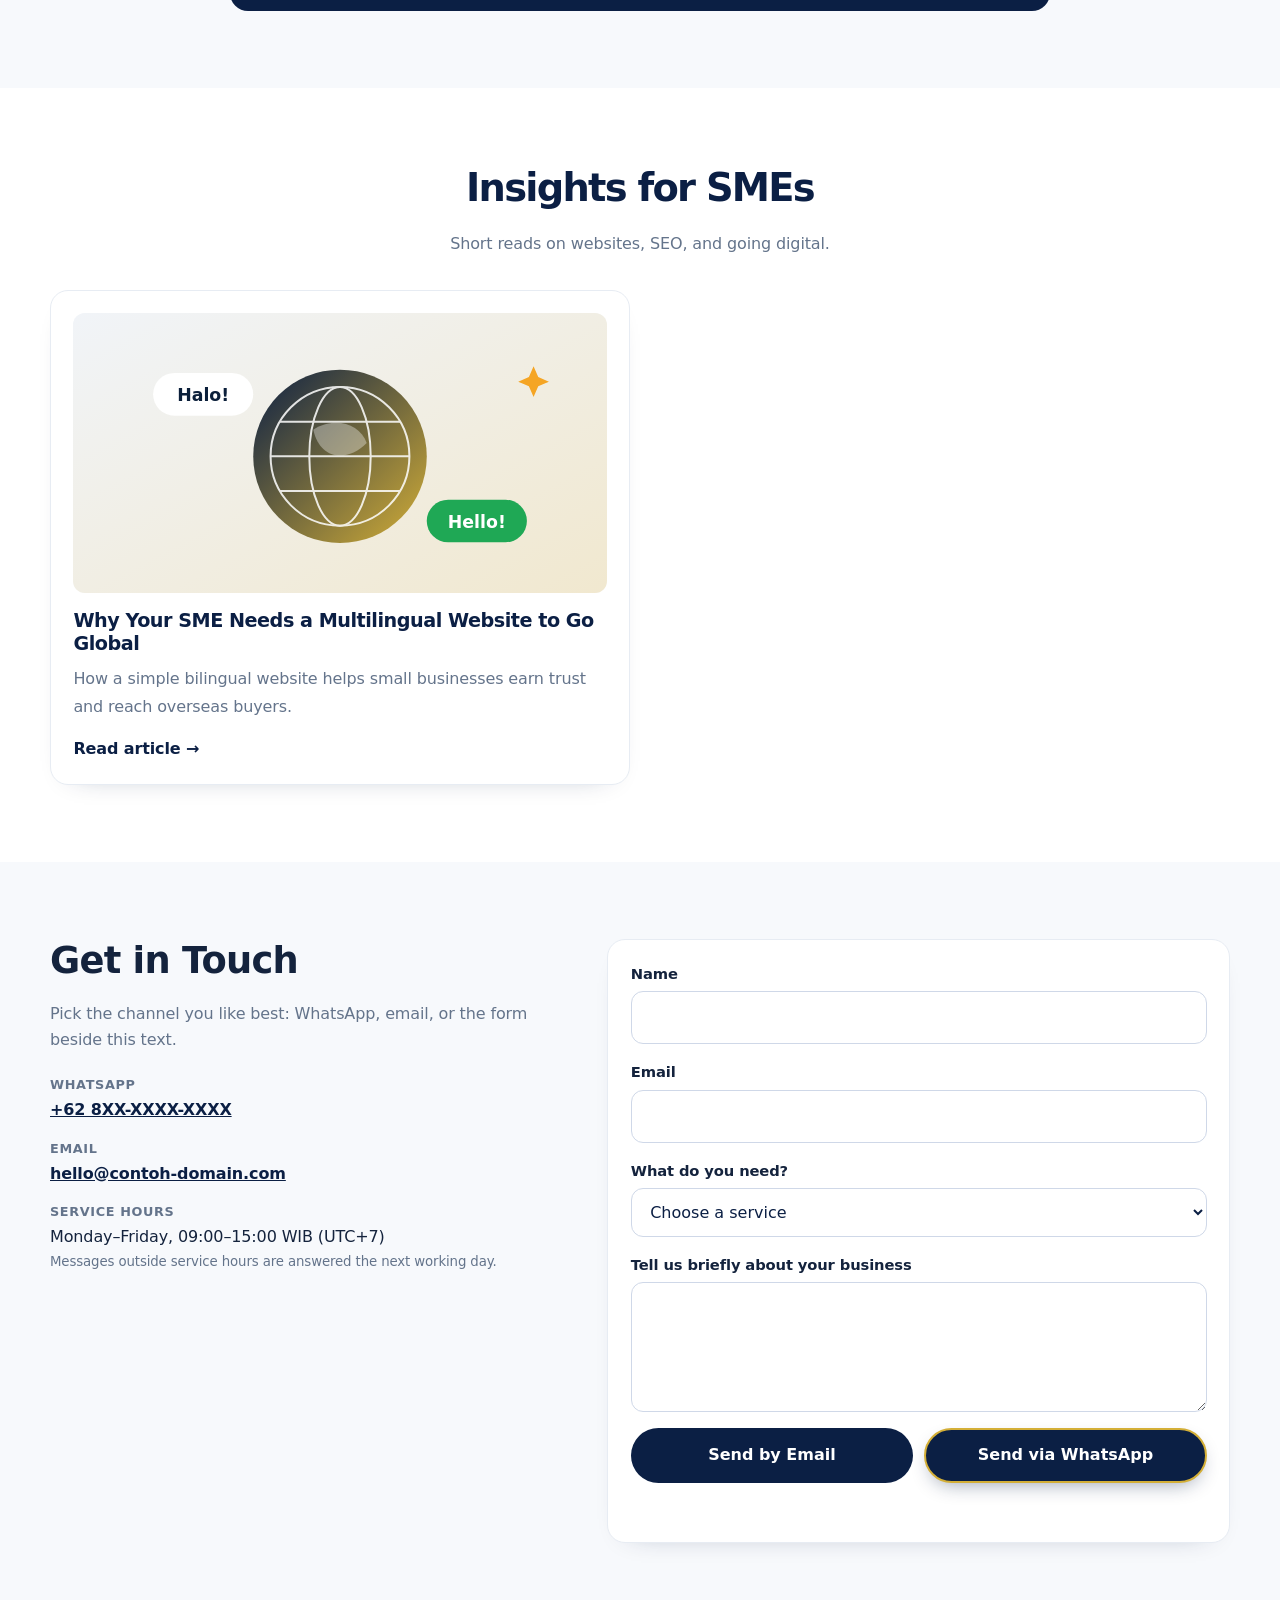
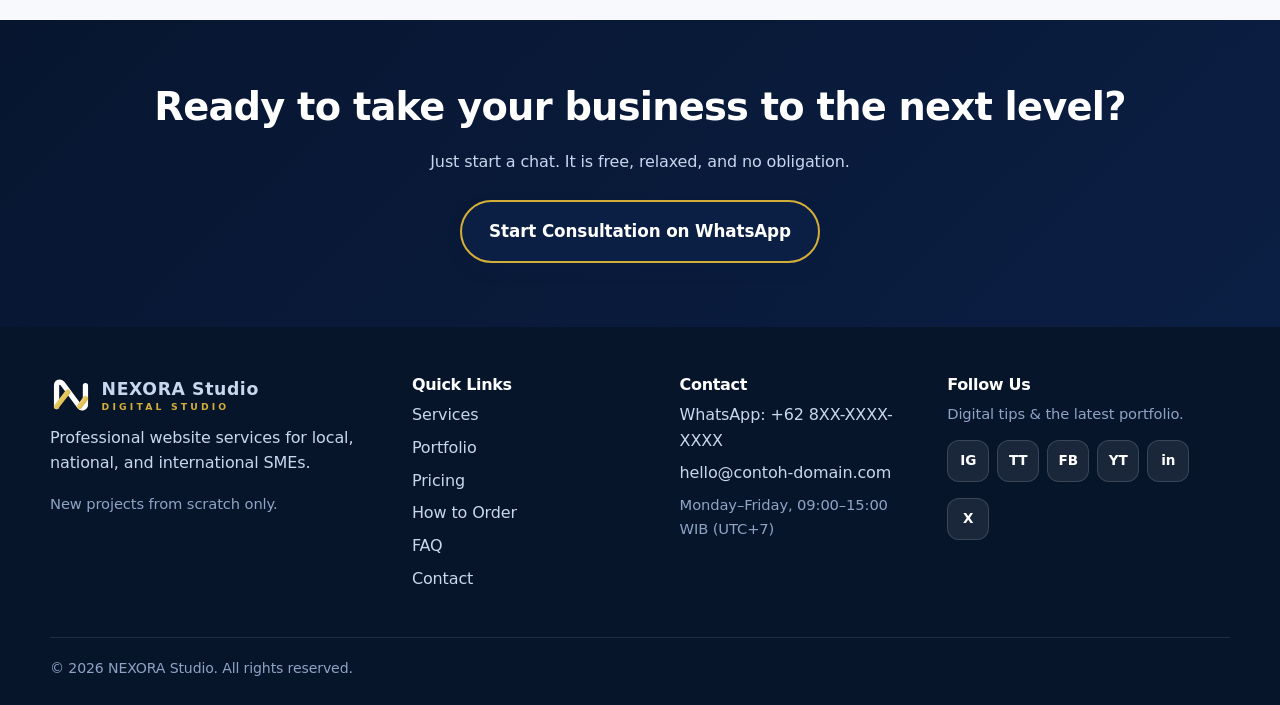
==== commit d0584695: "upd" ====
--- a/en/index.html
+++ b/en/index.html
@@ -201,7 +201,7 @@
       <div class="container">
         <header class="section-head reveal">
           <h2 id="portfolio-title" data-i18n="portfolio.title">Selected Portfolio</h2>
-          <p data-i18n="portfolio.sub">Explore selected projects and digital solutions designed around real business needs.</p>
+          <p data-i18n="portfolio.sub">Explore each project's needs, the solution presented, and the key features built into the website.</p>
         </header>
         <div id="portfolioFilters" class="filters" role="group" aria-label="Filter portfolio" data-i18n-attr="aria-label:portfolio.filterLabel"></div>
         <div id="portfolioGrid" class="grid grid-2"></div>
--- a/css/style.css
+++ b/css/style.css
@@ -613,3 +613,44 @@
   .why-item p { font-size: .78rem; }
   .hero .badge { font-size: .64rem; letter-spacing: .08em; }
 }
+
+
+/* ---------- Stage 2: portfolio case-study presentation ---------- */
+.portfolio-card { border-radius: 22px; }
+.portfolio-card .thumb-wrap { position: relative; background: #eaf0f6; }
+.portfolio-card .thumb { aspect-ratio: 16 / 9; overflow: hidden; }
+.portfolio-card .thumb img { display: block; width: 100%; height: 100%; object-fit: cover; object-position: top center; }
+.portfolio-card .thumb-overlay { position: absolute; inset: auto 0 0; display: flex; justify-content: flex-end; padding: 1.4rem 1rem .8rem; color: #fff; font-size: .82rem; font-weight: 750; background: linear-gradient(transparent, rgba(7, 21, 47, .72)); opacity: 0; transition: opacity .2s ease; }
+.portfolio-card .thumb:hover .thumb-overlay, .portfolio-card .thumb:focus-visible .thumb-overlay { opacity: 1; }
+.portfolio-body { gap: .25rem; }
+.portfolio-body h3 { margin: 0 0 .2rem; font-size: clamp(1.2rem, 2vw, 1.45rem); }
+.case-business { margin: 0 0 .55rem; color: var(--ink-2); font-size: .88rem; }
+.case-business strong { color: var(--ink); }
+.case-block { margin-top: .55rem; }
+.case-block h4 { margin: 0 0 .2rem; color: var(--brand-dark); font-size: .82rem; letter-spacing: .025em; }
+.case-block p { margin: 0; color: var(--ink-2); font-size: .92rem; line-height: 1.65; }
+.case-block .feature-list { margin-top: .4rem; margin-bottom: .2rem; }
+.case-block .feature-list li { font-size: .88rem; }
+.portfolio-actions { gap: .5rem; }
+.portfolio-actions .btn { min-height: 42px; }
+.portfolio-actions .btn-outline { color: var(--brand); background: #fff; border: 1px solid var(--line); }
+.portfolio-actions .btn-outline:hover { background: var(--bg-alt); }
+.case-disclaimer { margin: .9rem 0 0; padding: .75rem .9rem; border-left: 3px solid var(--accent); border-radius: 0 10px 10px 0; background: var(--bg-alt); color: var(--ink-2); font-size: .82rem; line-height: 1.55; }
+.portfolio-modal-image { overflow: hidden; margin: -.2rem -.2rem 1.2rem; border-radius: 16px; background: var(--bg-alt); }
+.portfolio-modal-image img { display: block; width: 100%; max-height: 420px; object-fit: contain; object-position: top center; }
+.portfolio-modal-content > h2 { margin-bottom: .35rem; }
+.portfolio-modal-content .case-block { margin-top: 1rem; }
+.portfolio-modal-content .case-block h3 { margin: 0 0 .35rem; font-size: 1rem; }
+.portfolio-modal-content .case-block p { line-height: 1.7; }
+.portfolio-modal-actions { display: flex; flex-wrap: wrap; gap: .65rem; margin-top: 1rem; }
+@media (max-width: 639px) {
+  .portfolio-card .thumb { aspect-ratio: 16 / 10; }
+  .portfolio-card .thumb-overlay { opacity: 1; }
+  .portfolio-actions { display: grid; grid-template-columns: 1fr 1fr; }
+  .portfolio-actions .btn-wa { grid-column: 1 / -1; }
+  .portfolio-modal-actions { display: grid; }
+  .portfolio-modal-actions .btn { width: 100%; }
+}
+@media (prefers-reduced-motion: reduce) {
+  .portfolio-card .thumb-overlay { transition: none; }
+}
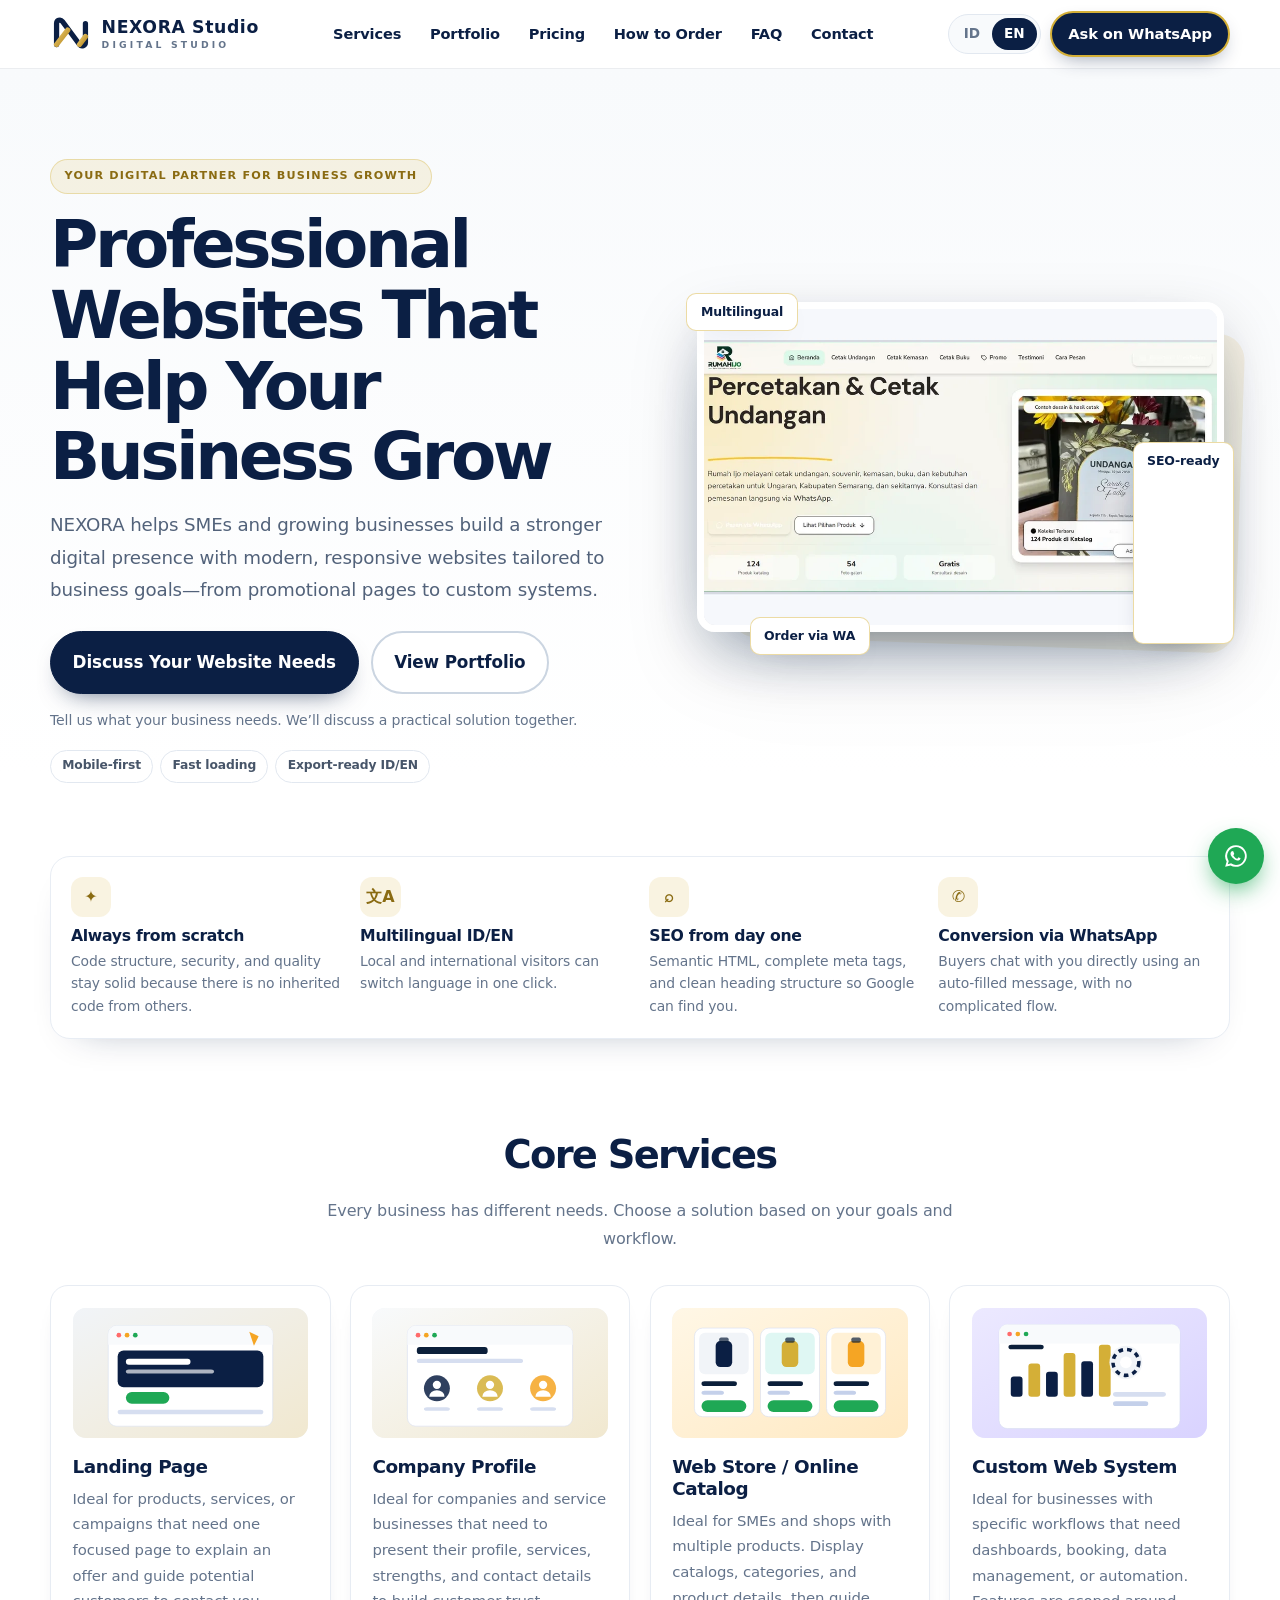
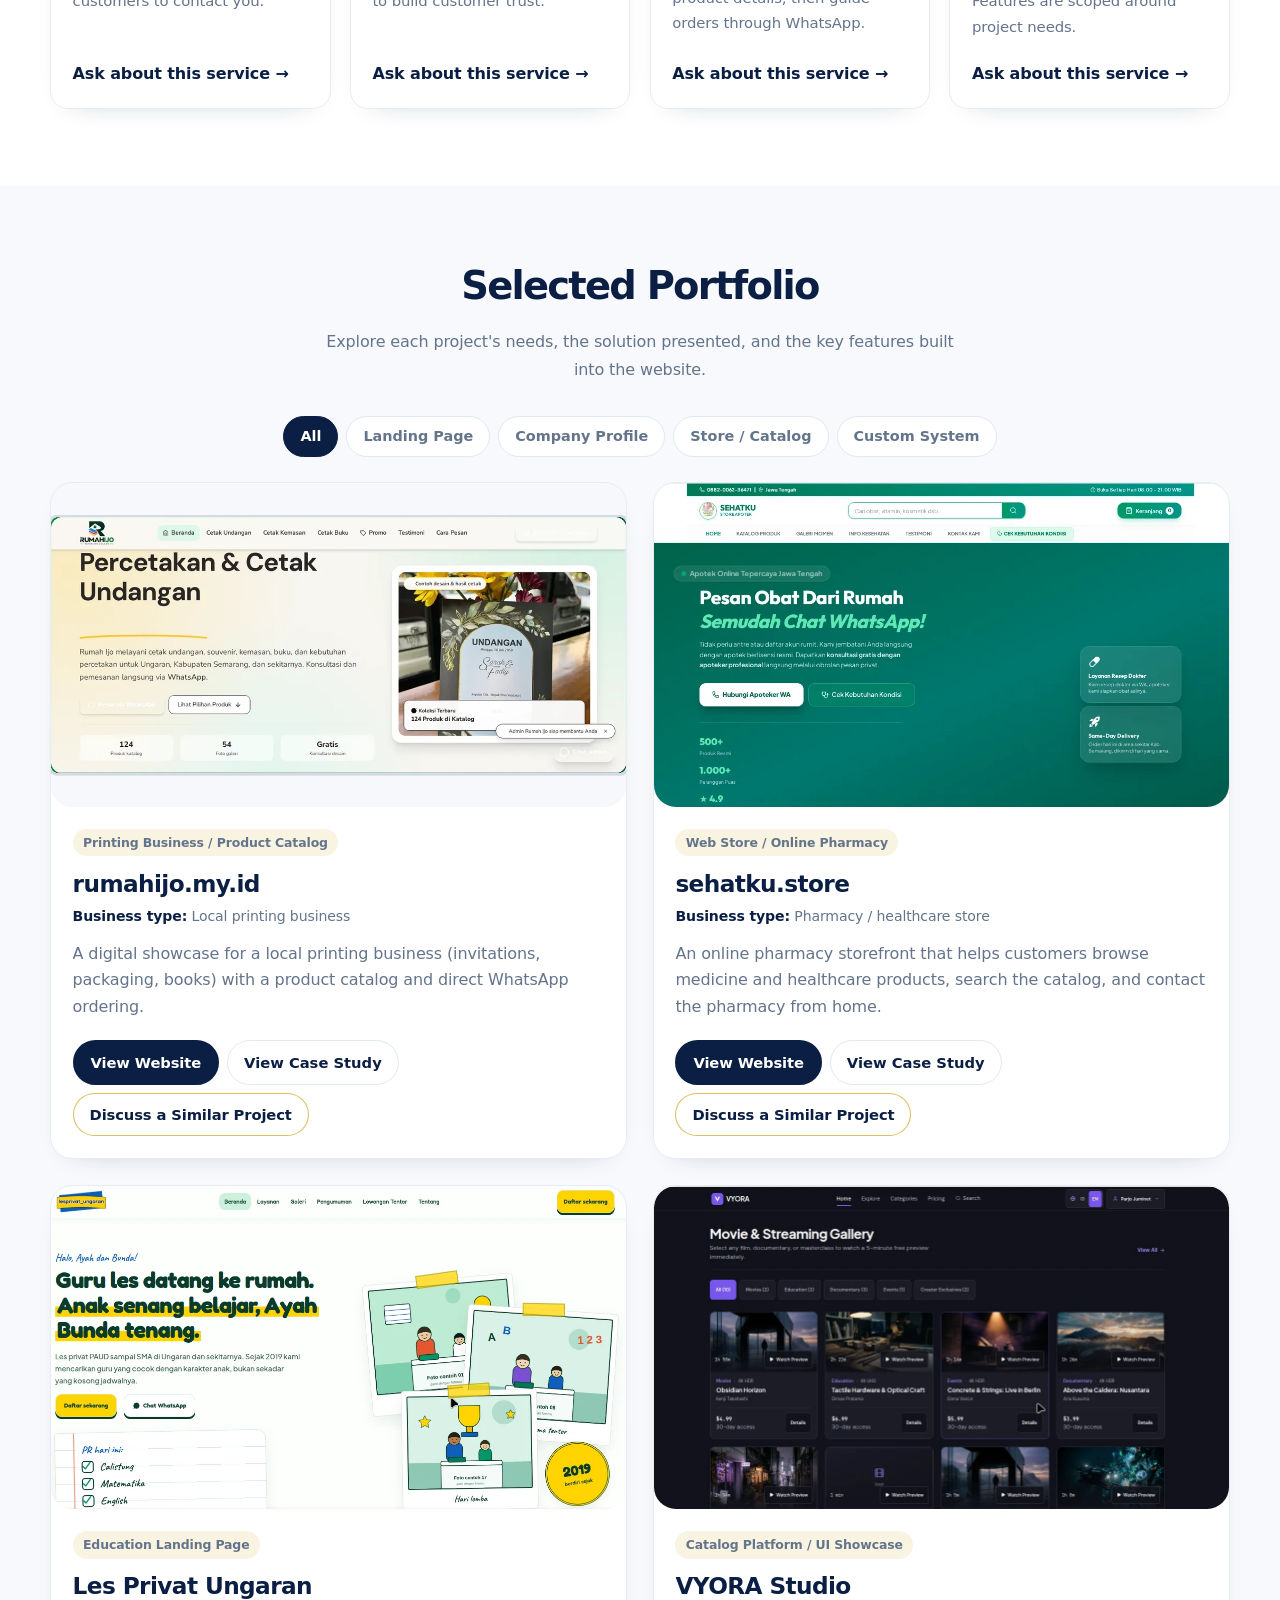
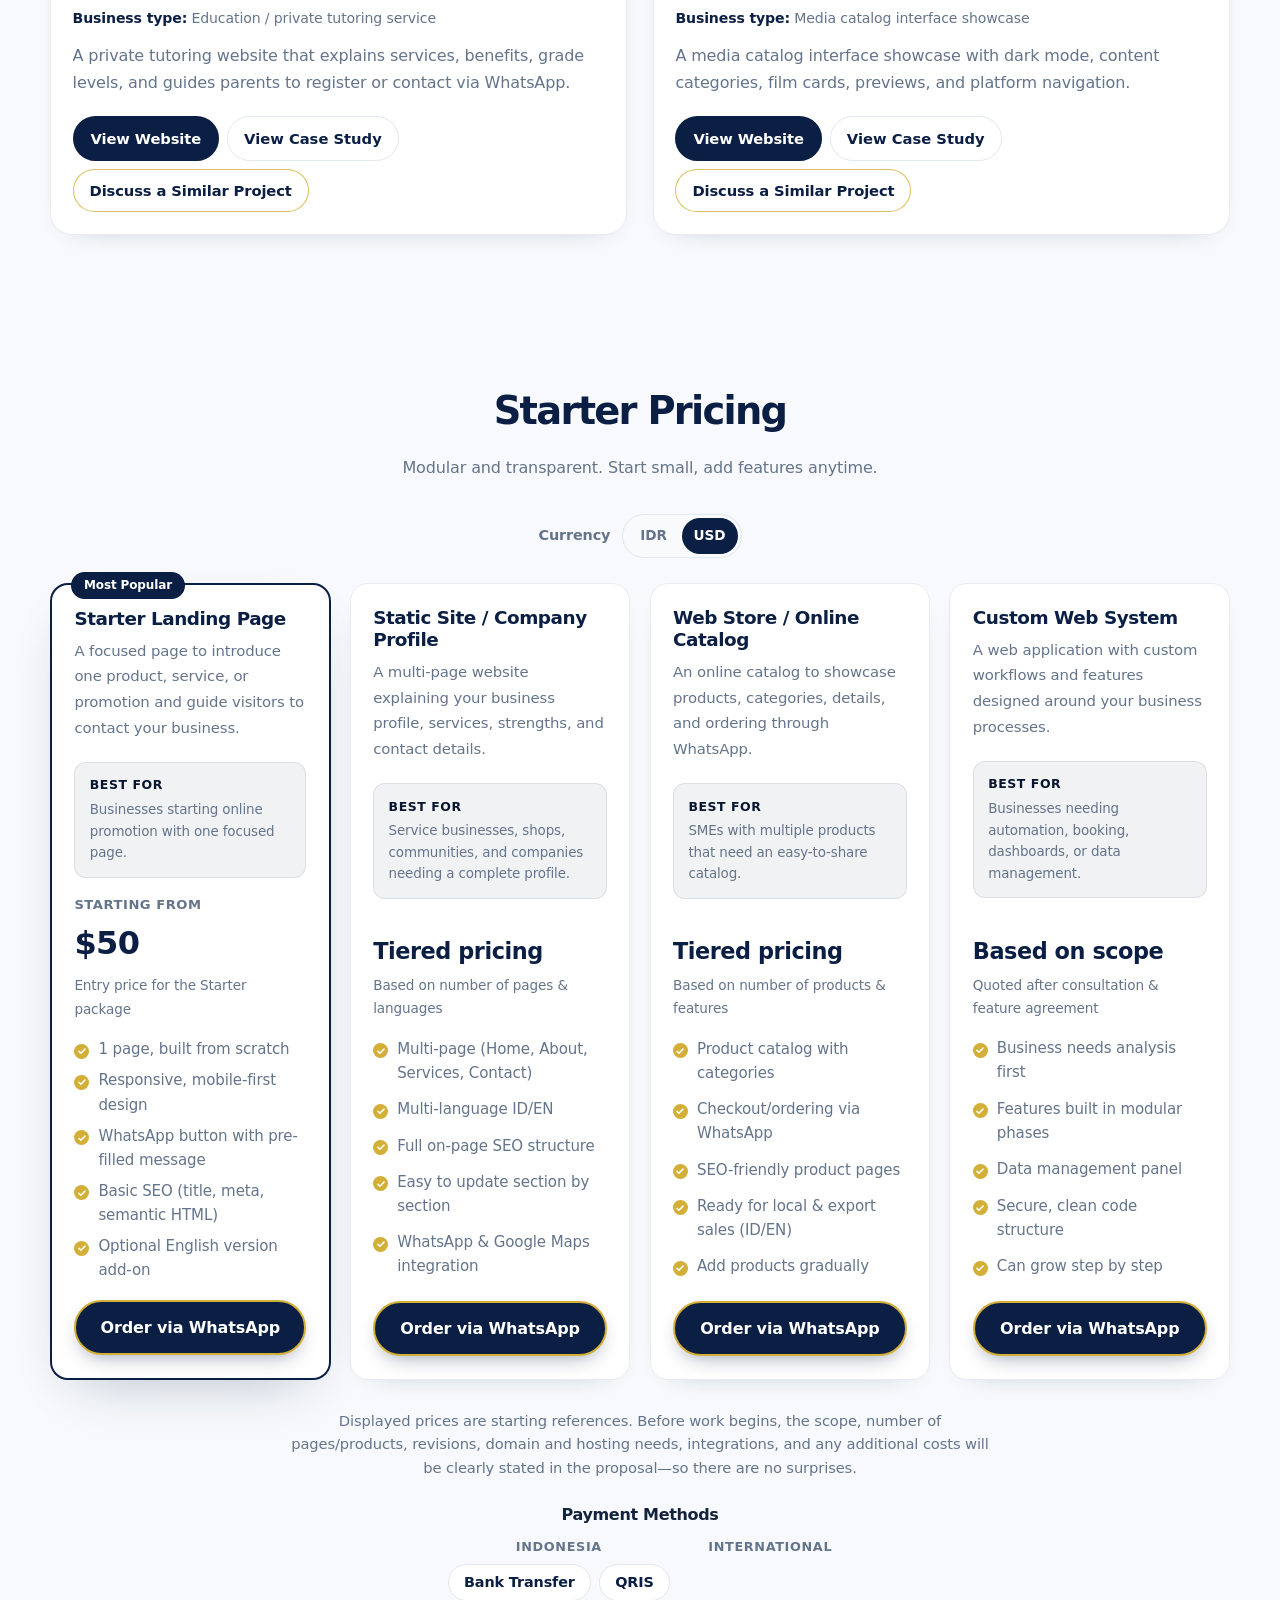
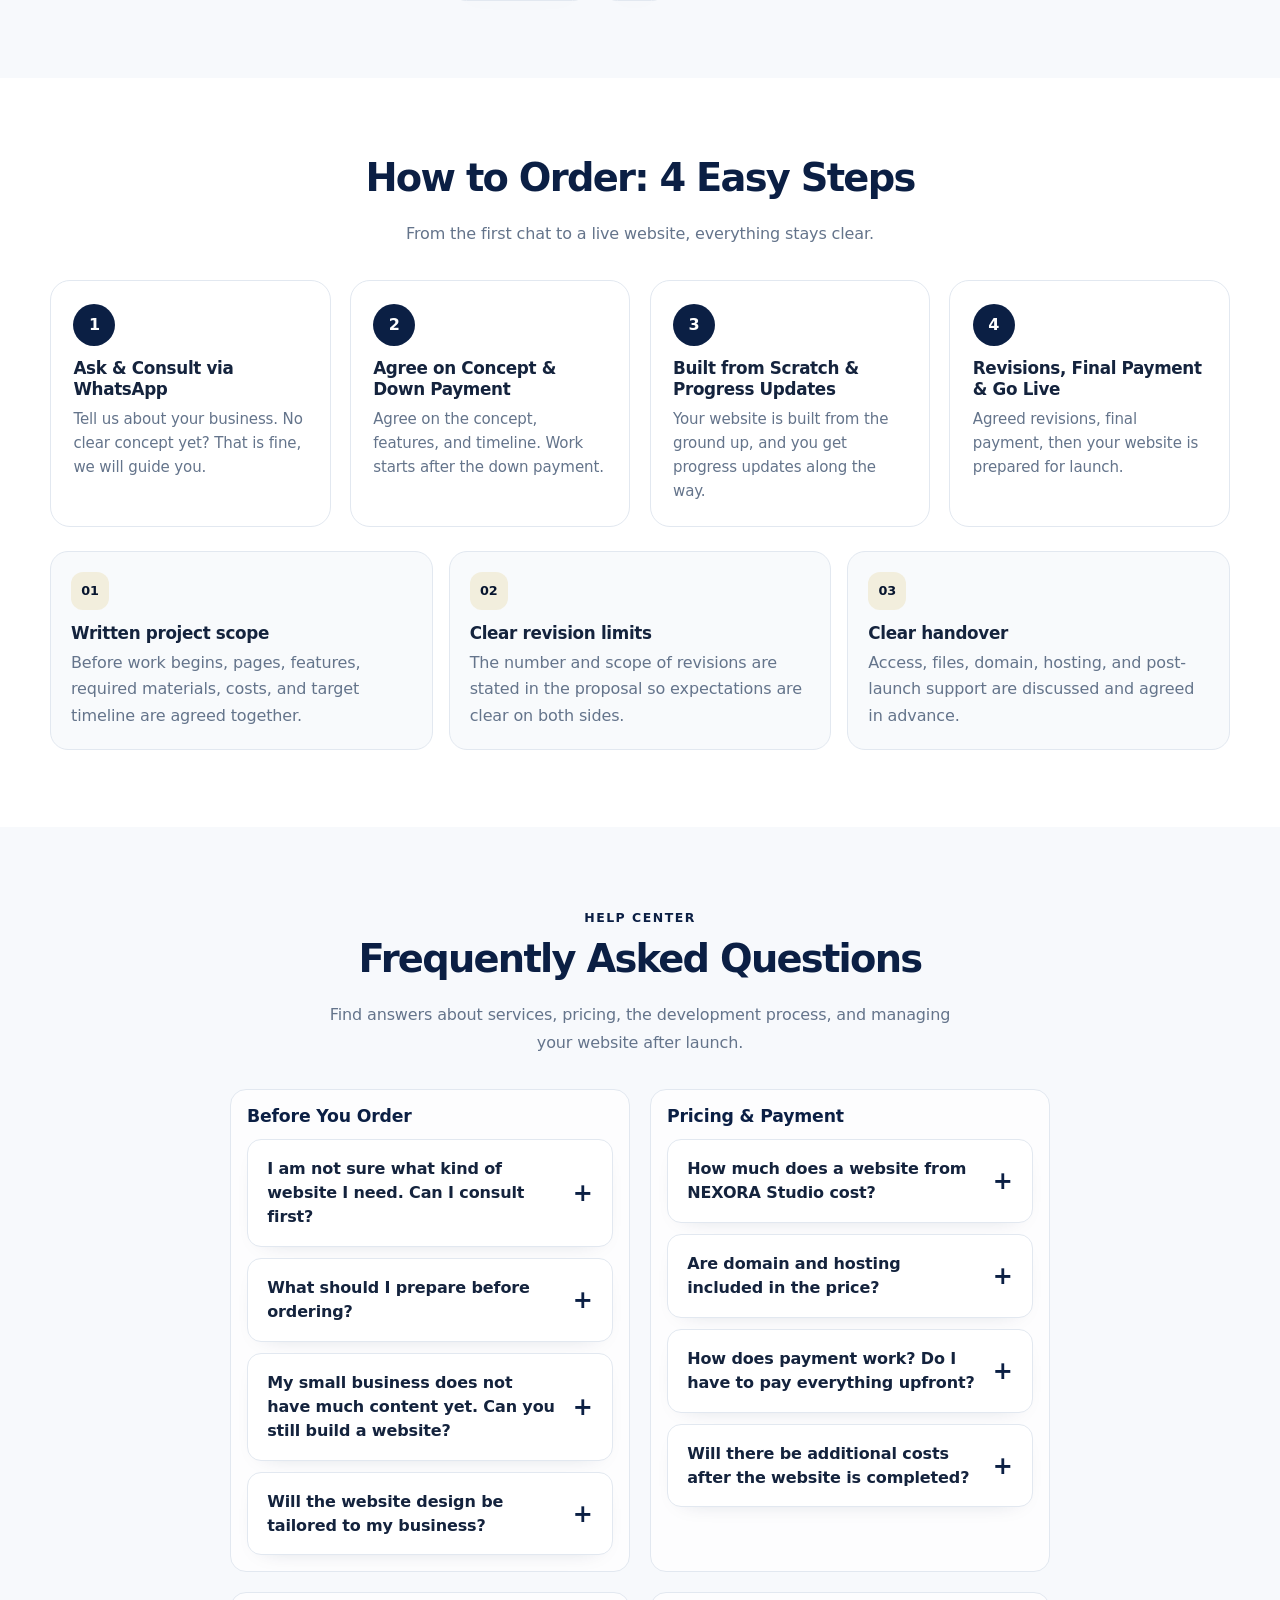
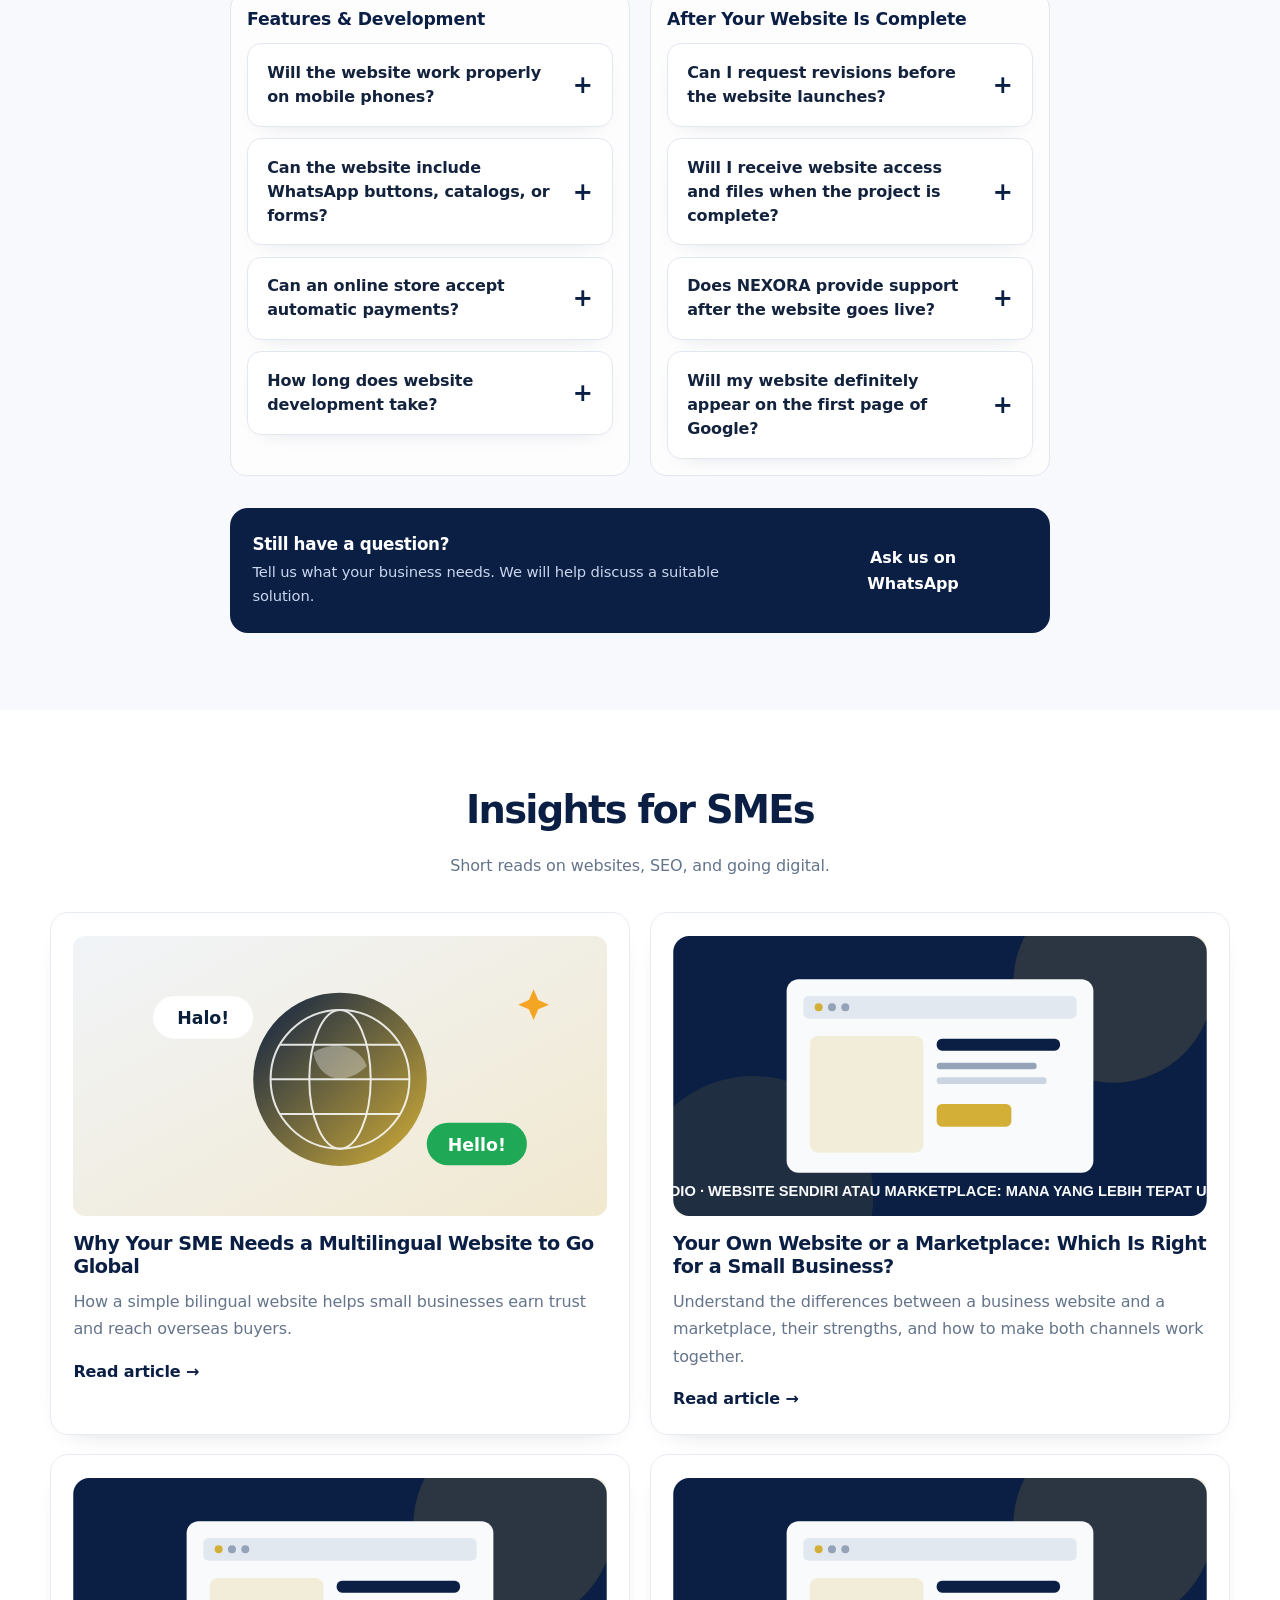
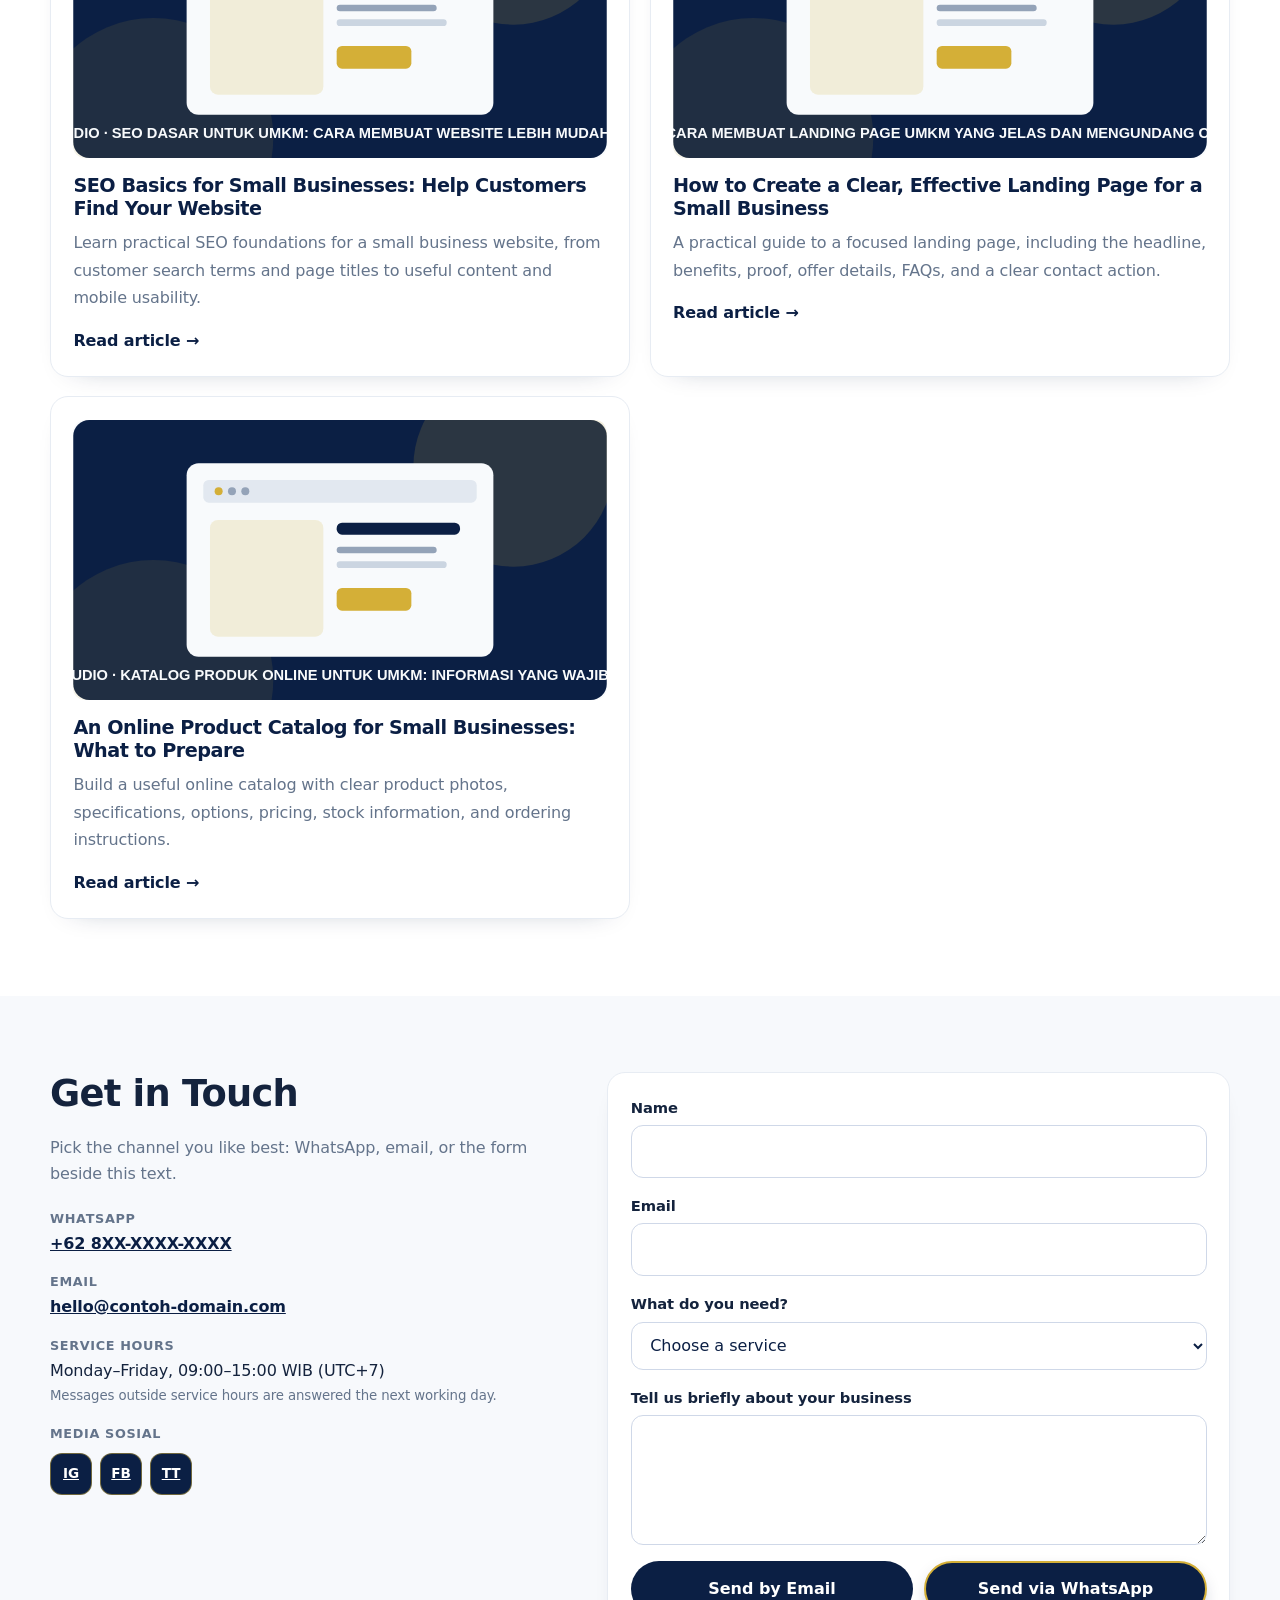
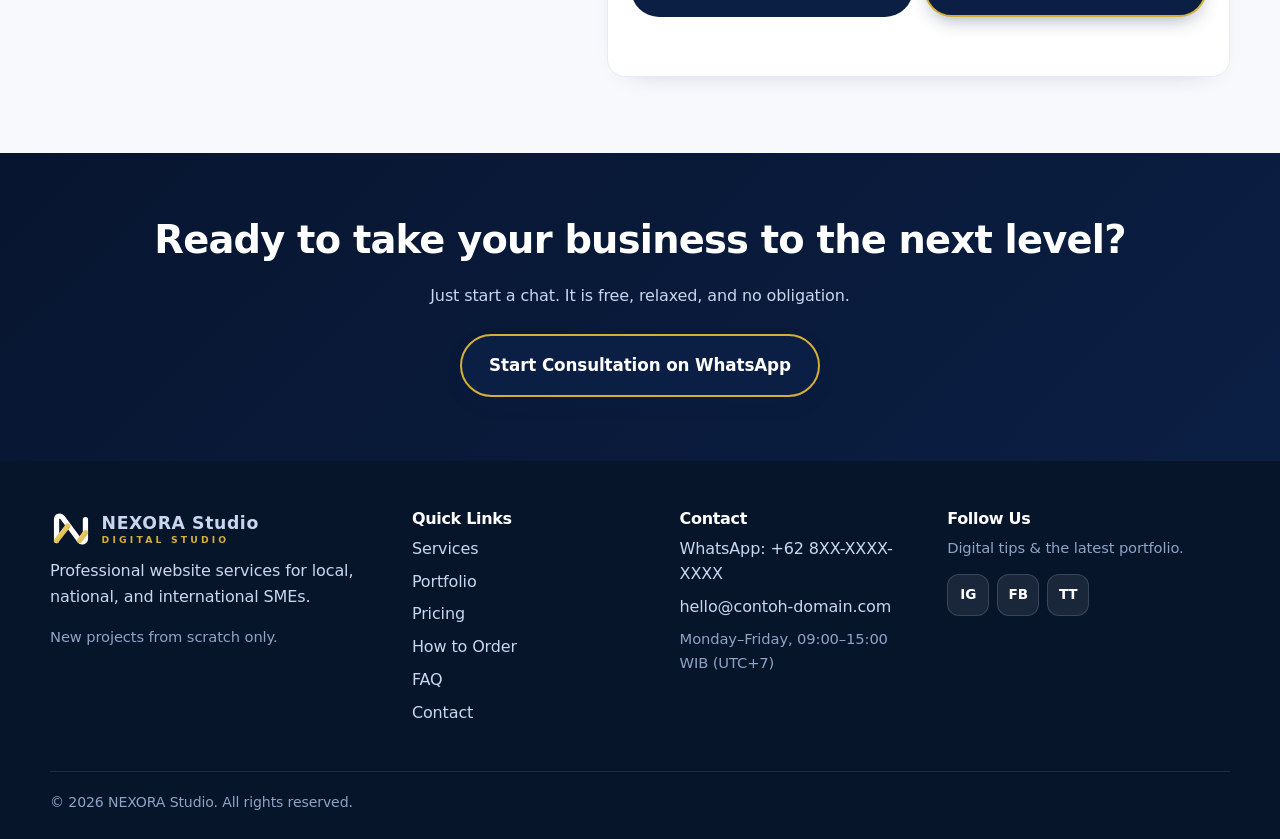
==== commit 83cea923: "dfs" ====
--- a/en/index.html
+++ b/en/index.html
@@ -273,7 +273,7 @@
           <section class="faq-group" aria-labelledby="faq-group-start">
             <h3 id="faq-group-start" data-i18n="faq.group1">Before You Order</h3>
             <div class="faq">
-              <details class="reveal" open><summary data-i18n="faq.q1">I am not sure what kind of website I need. Can I consult first?</summary><p data-i18n="faq.a1">Of course. The initial consultation is free and does not require you to place an order. Tell us about your business, target customers, and website goals. We can help you consider a landing page, company profile, online catalog, or custom system.</p></details>
+              <details class="reveal"><summary data-i18n="faq.q1">I am not sure what kind of website I need. Can I consult first?</summary><p data-i18n="faq.a1">Of course. The initial consultation is free and does not require you to place an order. Tell us about your business, target customers, and website goals. We can help you consider a landing page, company profile, online catalog, or custom system.</p></details>
               <details class="reveal"><summary data-i18n="faq.q2">What should I prepare before ordering?</summary><p data-i18n="faq.a2">If available, prepare your business name and profile, logo, product or service photos, price list, contact details, address, and examples of websites you like. If some items are not ready, we can discuss what is still needed during the consultation.</p></details>
               <details class="reveal"><summary data-i18n="faq.q3">My small business does not have much content yet. Can you still build a website?</summary><p data-i18n="faq.a3">Yes. We can start with the essential information you already have and make a list of missing materials. Copywriting, photography, illustrations, or logo design should be discussed separately because they are not automatically included in every package.</p></details>
               <details class="reveal"><summary data-i18n="faq.q4">Will the website design be tailored to my business?</summary><p data-i18n="faq.a4">The design is planned around your brand identity, business type, and website goals. You can share design references. The level of customization and included features will be explained in the proposal before work begins.</p></details>
@@ -336,6 +336,10 @@
             <li><span class="cl-label">Email</span><a id="contactEmail" href="#"></a></li>
             <li><span class="cl-label" data-i18n="contact.hoursTitle">Service Hours</span><span data-i18n="hours.text">Monday–Friday, 09:00–15:00 WIB (UTC+7)</span><small data-i18n="hours.note">Messages outside service hours are answered the next working day.</small></li>
           </ul>
+          <div class="contact-social-block">
+            <span class="cl-label">Media Sosial</span>
+            <ul id="contactSocialList" class="social" aria-label="Media sosial NEXORA Studio"></ul>
+          </div>
         </div>
 
         <form id="contactForm" class="contact-form card reveal" method="post" action="#">
--- a/css/style.css
+++ b/css/style.css
@@ -654,3 +654,227 @@
 @media (prefers-reduced-motion: reduce) {
   .portfolio-card .thumb-overlay { transition: none; }
 }
+
+
+/* ---------- Stage 2.1: compact portfolio presentation ---------- */
+#portfolioGrid { align-items: stretch; gap: clamp(1rem, 2.2vw, 1.6rem); }
+#portfolioGrid .portfolio-card { min-width: 0; }
+#portfolioGrid .portfolio-card .thumb { aspect-ratio: 16 / 9; background: #eef2f6; }
+#portfolioGrid .portfolio-card .thumb img { object-fit: cover; object-position: center; }
+#portfolioGrid .portfolio-body { padding: clamp(1rem, 2vw, 1.35rem); }
+#portfolioGrid .portfolio-summary { display: -webkit-box; -webkit-box-orient: vertical; -webkit-line-clamp: 3; overflow: hidden; margin: .25rem 0 .35rem; color: var(--ink-2); line-height: 1.65; }
+#portfolioGrid .case-business { margin-bottom: .25rem; }
+#portfolioGrid .portfolio-actions { margin-top: auto; padding-top: .65rem; }
+@media (min-width: 760px) {
+  #portfolioGrid.grid-2 { grid-template-columns: repeat(2, minmax(0, 1fr)); }
+}
+@media (max-width: 759px) {
+  #portfolioGrid.grid-2 { grid-template-columns: minmax(0, 1fr); }
+  #portfolioGrid .portfolio-card .thumb { aspect-ratio: 16 / 9; }
+  #portfolioGrid .portfolio-summary { -webkit-line-clamp: 2; }
+}
+
+/* Artikel wawasan UMKM */
+.article-cover { display:block; width:100%; height:auto; aspect-ratio:16/8.4; object-fit:cover; border-radius:var(--radius); margin:1.25rem 0 1.75rem; }
+.article-sources { margin-top:2rem; padding:1.1rem 1.25rem; border:1px solid var(--line); border-radius:var(--radius); background:var(--bg-alt); }
+.article-sources h2 { margin-top:0; font-size:1.1rem; }
+.article-sources p { font-size:.9rem; }
+.article-sources a { overflow-wrap:anywhere; }
+
+
+/* ---------- compact mobile layout: process, articles, FAQ ---------- */
+/* Keep content complete while reducing excessive vertical scrolling. */
+@media (min-width: 360px) and (max-width: 639px) {
+  #cara-order .steps {
+    grid-template-columns: repeat(2, minmax(0, 1fr));
+    gap: .8rem;
+  }
+  #cara-order .step {
+    padding: 1rem;
+    border-radius: 16px;
+    min-width: 0;
+  }
+  #cara-order .step-no {
+    width: 36px; height: 36px; margin-bottom: .55rem; font-size: .9rem;
+  }
+  #cara-order .step h3 { font-size: .98rem; line-height: 1.35; margin-bottom: .4rem; }
+  #cara-order .step p { font-size: .88rem; line-height: 1.55; }
+  #cara-order .trust-grid { grid-template-columns: repeat(2, minmax(0, 1fr)); gap: .75rem; }
+  #cara-order .trust-card { padding: .95rem; min-width: 0; }
+  #cara-order .trust-card:last-child { grid-column: 1 / -1; }
+  #cara-order .trust-card h3 { font-size: .95rem; line-height: 1.35; }
+  #cara-order .trust-card p { font-size: .86rem; line-height: 1.55; }
+
+  /* Articles stay in a two-column grid on phones; excerpts are concise,
+     while the full article remains available through the read link. */
+  #blogGrid { grid-template-columns: repeat(2, minmax(0, 1fr)); gap: .8rem; }
+  #blogGrid .post { padding: .85rem; border-radius: 15px; min-width: 0; }
+  #blogGrid .post .card-media { aspect-ratio: 16 / 10; border-radius: 10px; margin-bottom: .7rem; }
+  #blogGrid .post h3 { font-size: .98rem; line-height: 1.35; margin-bottom: .45rem; }
+  #blogGrid .post p { font-size: .84rem; line-height: 1.5; margin-bottom: .65rem; display: -webkit-box; -webkit-box-orient: vertical; -webkit-line-clamp: 3; overflow: hidden; }
+  #blogGrid .post .link-arrow { font-size: .86rem; }
+
+  /* FAQ categories form a compact 2x2 layout; questions and answers are
+     unchanged. All answers start collapsed to avoid one long initial panel. */
+  #faq .faq-groups { grid-template-columns: repeat(2, minmax(0, 1fr)); gap: .85rem; align-items: start; }
+  #faq .faq-group { min-width: 0; padding: .85rem; border: 1px solid var(--line); border-radius: 15px; background: rgba(255,255,255,.72); }
+  #faq .faq-group > h3 { font-size: .92rem; line-height: 1.35; margin-bottom: .65rem; }
+  #faq .faq { gap: .5rem; }
+  #faq .faq details { padding: 0 .7rem; border-radius: 11px; }
+  #faq .faq summary { padding: .75rem 0; gap: .45rem; font-size: .84rem; line-height: 1.4; }
+  #faq .faq summary::after { font-size: 1.2rem; }
+  #faq .faq details p { font-size: .86rem; line-height: 1.6; padding-bottom: .8rem; }
+  #faq .faq-help { margin-top: 1.2rem; padding: 1.1rem; }
+}
+
+@media (max-width: 359px) {
+  #cara-order .steps, #cara-order .trust-grid, #blogGrid, #faq .faq-groups {
+    grid-template-columns: minmax(0, 1fr);
+  }
+}
+
+@media (min-width: 640px) {
+  #faq .faq-groups { grid-template-columns: repeat(2, minmax(0, 1fr)); gap: 1.25rem; }
+  #faq .faq-group { padding: 1rem; border: 1px solid var(--line); border-radius: 16px; background: rgba(255,255,255,.72); }
+}
+
+@media (min-width: 640px) and (max-width: 860px) {
+  #blogGrid { grid-template-columns: repeat(2, minmax(0, 1fr)); }
+}
+
+/* ---------- Stage 3: complete mobile polish ---------- */
+@media (max-width: 639px) {
+  :root { --header-h: 64px; }
+  html { scroll-padding-top: calc(var(--header-h) + 10px); }
+  body { font-size: 15.5px; line-height: 1.65; }
+  .container, .container.narrow { width: min(100% - 1.5rem, 560px); }
+  .site-header { box-shadow: 0 3px 14px rgba(11,31,68,.055); }
+  .header-inner { gap: .55rem; }
+  .logo { gap: .55rem; min-width: 0; }
+  .logo-mark { width: 36px; height: 36px; }
+  .logo-word strong { font-size: .96rem; }
+  .logo-word small { font-size: .65rem; }
+  .header-actions { gap: .45rem; }
+  .lang-switch { padding: 3px; }
+  .lang-switch button { min-width: 34px; min-height: 34px; padding: .35rem .45rem; }
+  .menu-btn { width: 42px; height: 42px; }
+  .nav { padding: .75rem 1rem 1.1rem; max-height: calc(100dvh - var(--header-h)); overflow-y: auto; }
+  .nav li a { padding: .72rem .45rem; font-size: .96rem; }
+  .nav .btn { width: 100%; min-height: 46px; }
+
+  .hero { padding-block: 1.8rem 2rem; }
+  .hero-grid { gap: 1.15rem; }
+  .hero-copy { min-width: 0; }
+  .hero .badge { display: inline-block; max-width: 100%; font-size: .67rem; line-height: 1.4; }
+  .hero h1 { max-width: 15ch; font-size: clamp(2.05rem, 8.8vw, 2.8rem); line-height: 1.08; }
+  .hero .lead { font-size: .96rem; line-height: 1.65; }
+  .hero-actions { gap: .6rem; margin-top: 1rem; }
+  .hero-actions .btn { min-height: 48px; padding: .72rem 1rem; font-size: .94rem; }
+  .hero-note { margin-top: .65rem; }
+  .chips { gap: .4rem; }
+  .chips li { padding: .35rem .6rem; font-size: .72rem; }
+  .hero-visual { padding: .4rem 0 .9rem; }
+  .hero-art { aspect-ratio: 16 / 10; object-fit: cover; }
+  .float-card { padding: .45rem .65rem; font-size: .72rem; }
+  .fc-1 { left: 0; top: 0; }
+  .fc-2 { right: 0; top: 43%; }
+  .fc-3 { left: 7%; bottom: 0; }
+
+  .why { padding-block: .4rem 1.25rem; }
+  .why-grid { gap: .8rem .65rem; padding: .9rem; }
+  .why-item { min-width: 0; }
+  .why-item h3 { font-size: .88rem; }
+  .why-item p { font-size: .79rem; line-height: 1.5; }
+  .section { padding-block: 2.7rem; }
+  .section-head { margin-bottom: 1.35rem; }
+  .section-head h2 { font-size: clamp(1.5rem, 6.5vw, 1.95rem); line-height: 1.18; }
+  .section-head p { font-size: .92rem; line-height: 1.6; }
+  .grid { gap: .8rem; }
+
+  /* Service and price cards use a balanced two-column mobile rhythm. */
+  #layanan .grid-4, #harga #pricingGrid, #testimoni .grid-3 {
+    grid-template-columns: repeat(2, minmax(0, 1fr));
+    gap: .75rem;
+  }
+  #layanan .service, #harga .price-card, #testimoni .card {
+    min-width: 0; padding: .9rem; border-radius: 15px;
+  }
+  #layanan .service .card-media { aspect-ratio: 16 / 10; margin-bottom: .65rem; }
+  #layanan .service h3 { font-size: .96rem; line-height: 1.3; }
+  #layanan .service p { font-size: .82rem; line-height: 1.5; }
+  #layanan .service .link-arrow { font-size: .82rem; line-height: 1.4; }
+  #harga .price-card { padding: .9rem .8rem; }
+  #harga .price-card h3 { font-size: .98rem; line-height: 1.3; }
+  #harga .price { font-size: clamp(1.15rem, 5vw, 1.55rem); overflow-wrap: anywhere; }
+  #harga .price-desc { font-size: .8rem; line-height: 1.5; min-height: 0; }
+  #harga .price-bestfor { padding: .65rem; font-size: .76rem; }
+  #harga .feature-list li { padding-left: 1.2rem; font-size: .78rem; line-height: 1.45; }
+  #harga .price-card .btn { width: 100%; padding: .65rem .45rem; font-size: .82rem; }
+  .currency-bar { gap: .6rem; flex-wrap: wrap; justify-content: center; margin-bottom: 1rem; }
+  .pay-block { margin-top: 1.2rem; }
+
+  #portfolioFilters { justify-content: flex-start; flex-wrap: nowrap; overflow-x: auto; padding: .2rem .1rem .65rem; margin-inline: -.1rem; scrollbar-width: thin; }
+  #portfolioFilters .filter-btn { flex: 0 0 auto; min-height: 40px; font-size: .82rem; }
+  #portfolioGrid { gap: 1rem; }
+  #portfolioGrid .portfolio-body { padding: 1rem; }
+  #portfolioGrid .portfolio-body h3 { font-size: 1.1rem; }
+  #portfolioGrid .case-block p, #portfolioGrid .case-block .feature-list li { font-size: .84rem; }
+  #portfolioGrid .portfolio-actions .btn { min-height: 44px; font-size: .84rem; padding: .65rem .55rem; }
+
+  #cara-order .section-head, #blog .section-head, #faq .section-head { margin-bottom: 1.2rem; }
+  #kontak .contact-grid { gap: 1.25rem; }
+  #kontak .contact-info > p { font-size: .92rem; }
+  #kontak .contact-list { gap: .8rem; margin-top: 1rem; }
+  #kontak .contact-form { padding: 1rem; gap: .85rem; }
+  #kontak .field input, #kontak .field select, #kontak .field textarea { min-height: 48px; }
+  #kontak .form-actions { gap: .6rem; }
+  #kontak .form-actions .btn { width: 100%; min-height: 48px; }
+
+  .cta-band { padding: 2.7rem 0; }
+  .cta-inner h2 { font-size: 1.55rem; }
+  .cta-inner p { font-size: .92rem; line-height: 1.6; }
+  .cta-inner .btn { width: 100%; min-height: 48px; }
+  .site-footer { padding-top: 2.3rem; }
+  .footer-grid { grid-template-columns: repeat(2, minmax(0, 1fr)); gap: 1.5rem 1rem; }
+  .footer-grid > :first-child { grid-column: 1 / -1; }
+  .footer-grid h3 { font-size: .94rem; }
+  .footer-grid p, .footer-grid li { font-size: .84rem; line-height: 1.55; overflow-wrap: anywhere; }
+  .footer-bottom { margin-top: 1.6rem; padding-block: 1rem 1.3rem; font-size: .78rem; }
+  .social { gap: .45rem; }
+  .social a { width: auto; min-width: 44px; height: 42px; padding-inline: .7rem; }
+  .wa-float { width: 50px; height: 50px; right: 12px; bottom: 12px; }
+}
+
+@media (max-width: 380px) {
+  .container, .container.narrow { width: calc(100% - 1.25rem); }
+  .hero h1 { font-size: 2rem; }
+  #layanan .grid-4, #harga #pricingGrid, #testimoni .grid-3 { gap: .55rem; }
+  #layanan .service, #harga .price-card, #testimoni .card { padding: .75rem; }
+  #layanan .service h3, #harga .price-card h3 { font-size: .9rem; }
+  #layanan .service p, #layanan .service .link-arrow { font-size: .77rem; }
+  #harga .feature-list li { font-size: .73rem; }
+  .footer-grid { gap: 1.2rem .75rem; }
+}
+
+@media (max-width: 359px) {
+  #layanan .grid-4, #harga #pricingGrid, #testimoni .grid-3 { grid-template-columns: 1fr; }
+  #layanan .service, #harga .price-card { padding: 1rem; }
+  #harga .price { font-size: 1.7rem; }
+  .footer-grid { grid-template-columns: 1fr; }
+  .footer-grid > :first-child { grid-column: auto; }
+}
+
+@media (min-width: 640px) and (max-width: 860px) {
+  .section { padding-block: 3.3rem; }
+  #layanan .grid-4, #harga #pricingGrid { grid-template-columns: repeat(2, minmax(0, 1fr)); }
+  .footer-grid { grid-template-columns: repeat(2, minmax(0, 1fr)); }
+}
+
+/* Social links are available beside contact details and in the footer. */
+.contact-social-block { display: grid; gap: .55rem; margin-top: 1.1rem; }
+.contact-social-block .social a { background: var(--brand); color: #fff; border-color: rgba(212,175,55,.5); }
+.contact-social-block .social a:hover { background: #17396D; }
+@media (max-width: 639px) {
+  .contact-social-block { margin-top: .9rem; }
+  .contact-social-block .social a { min-width: 44px; height: 44px; }
+}
